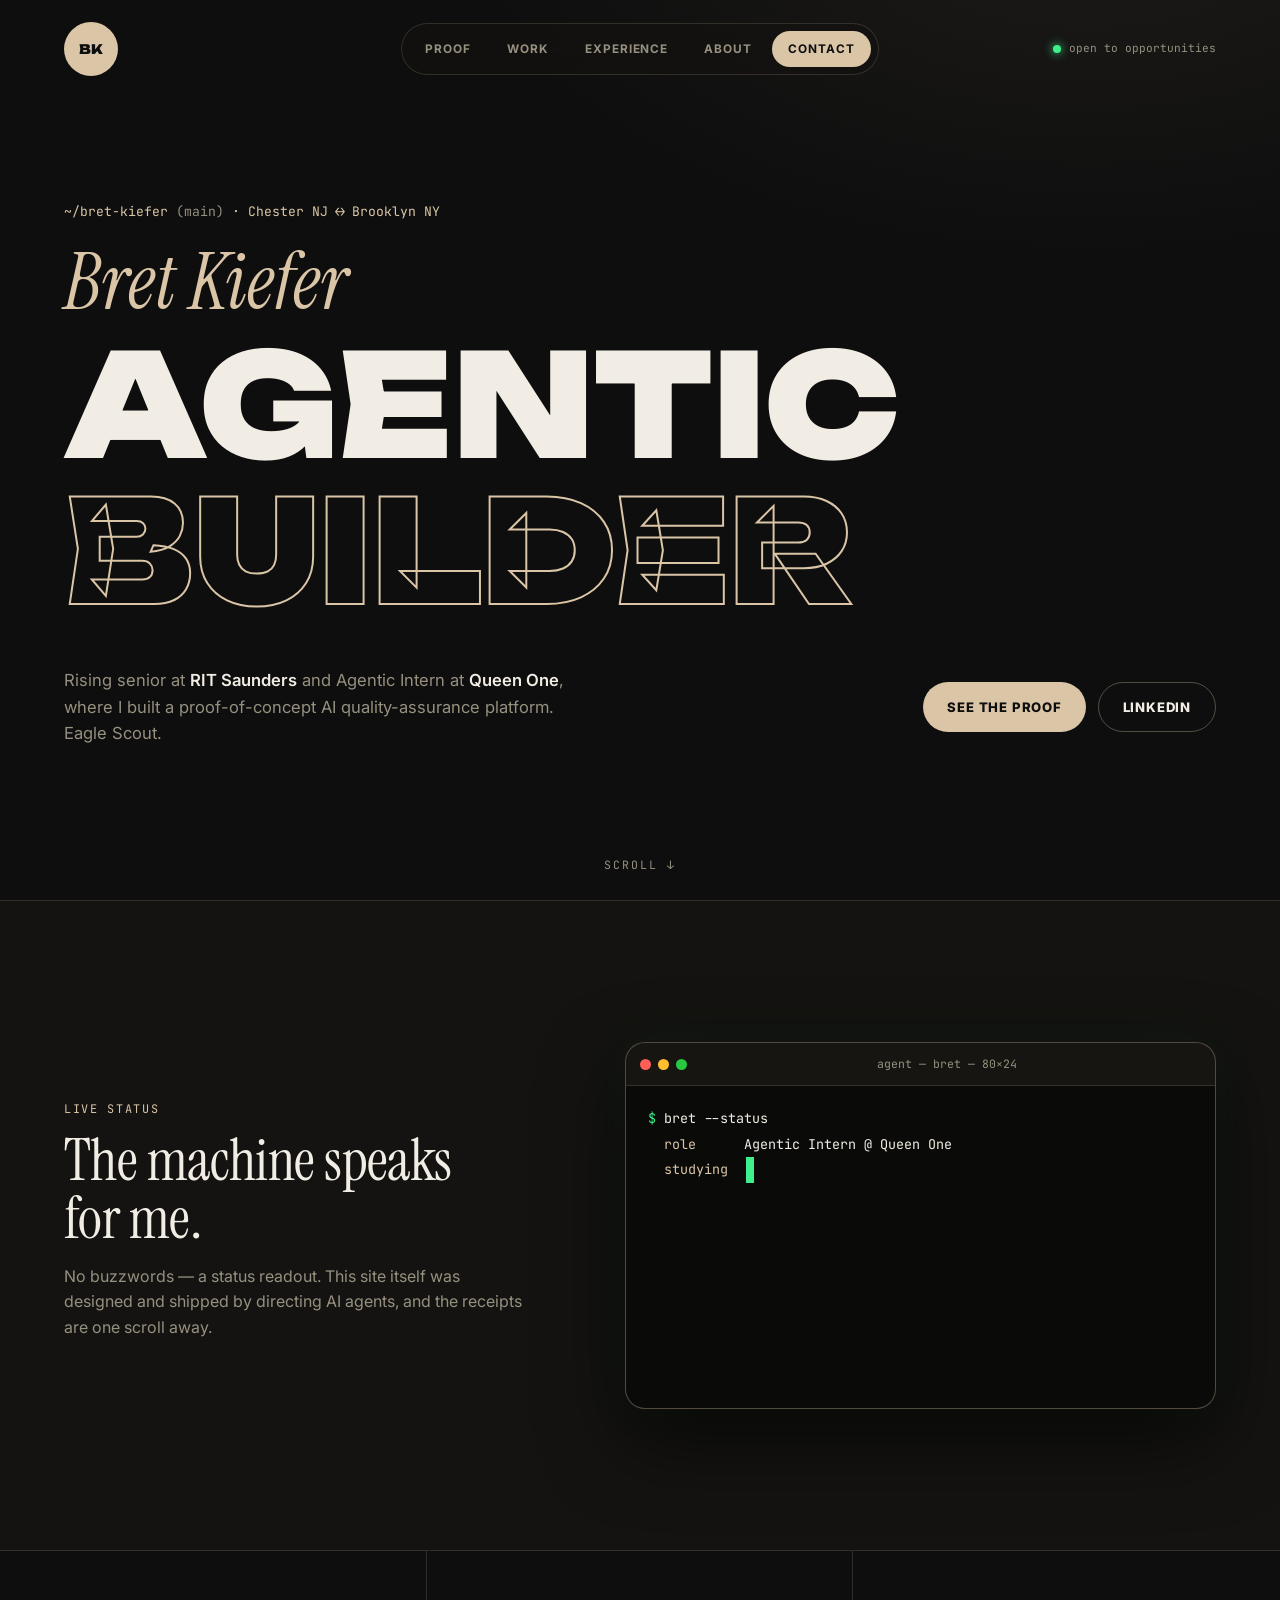
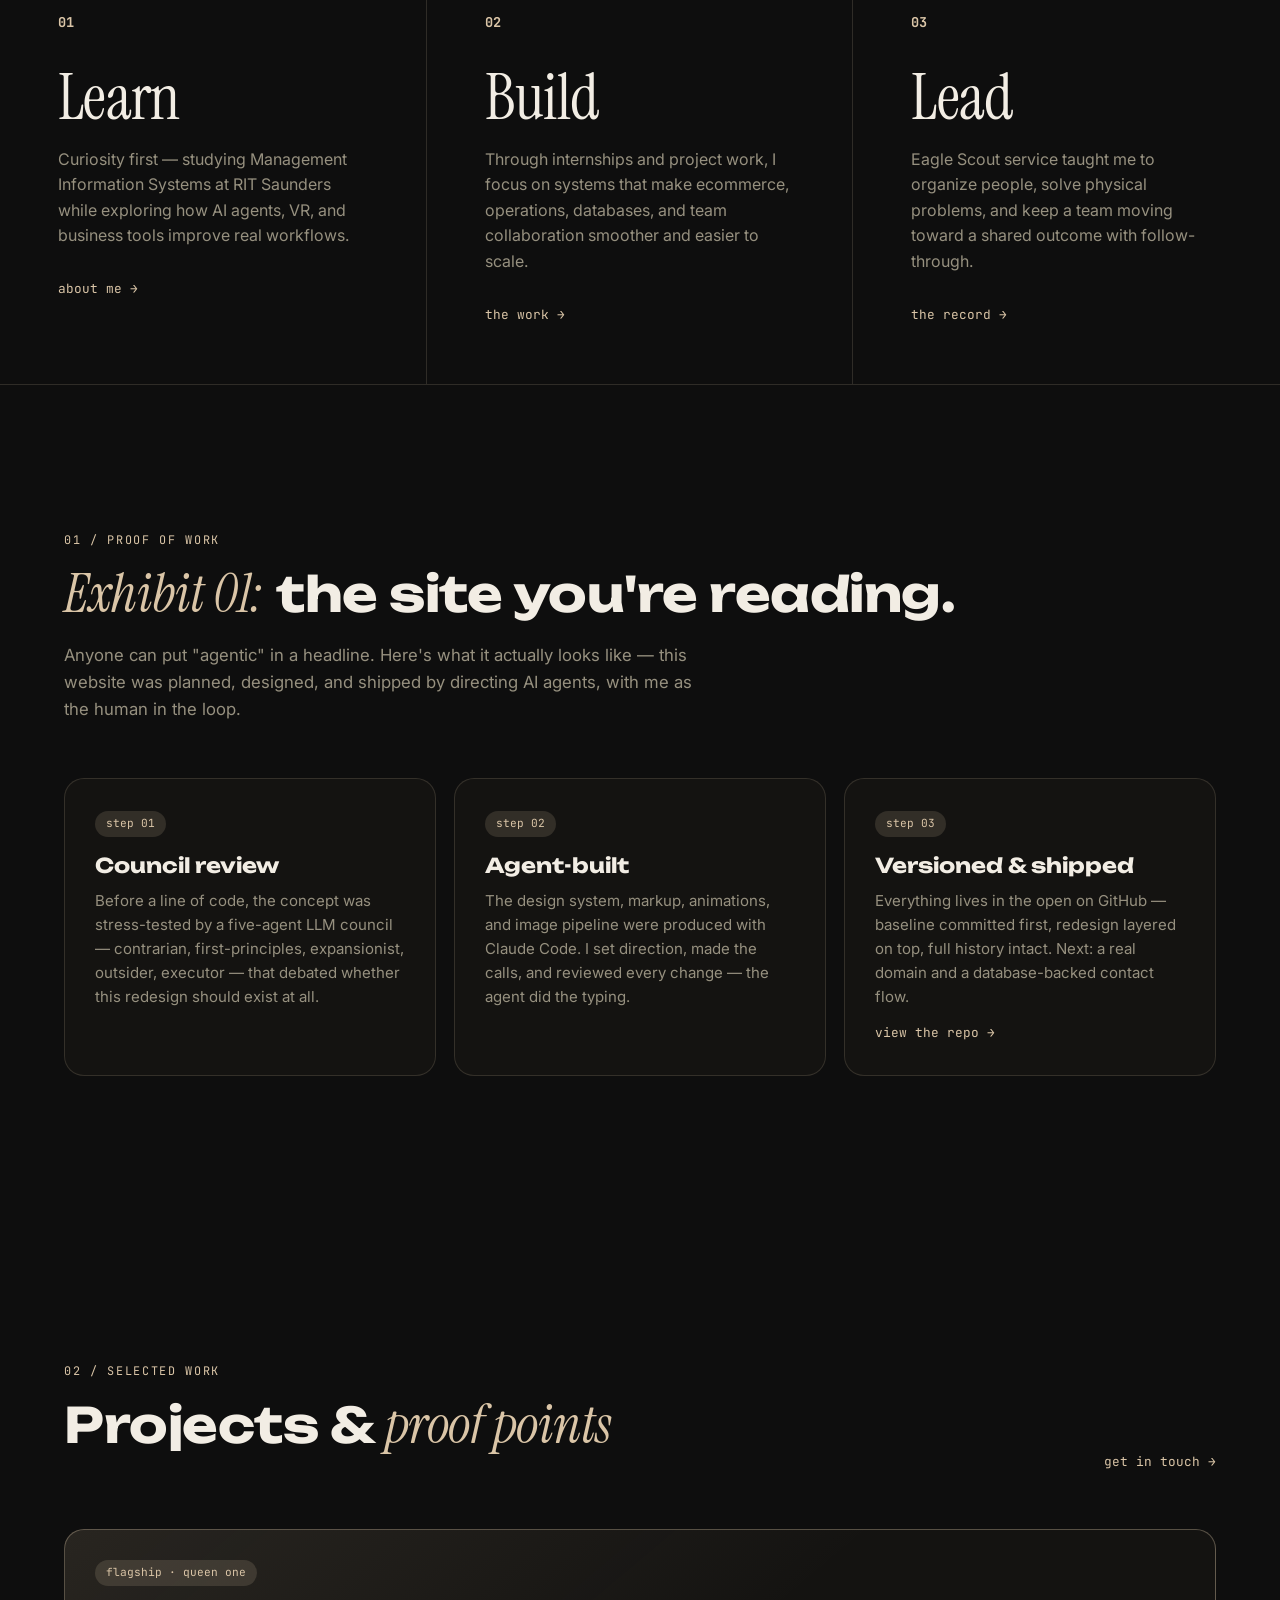
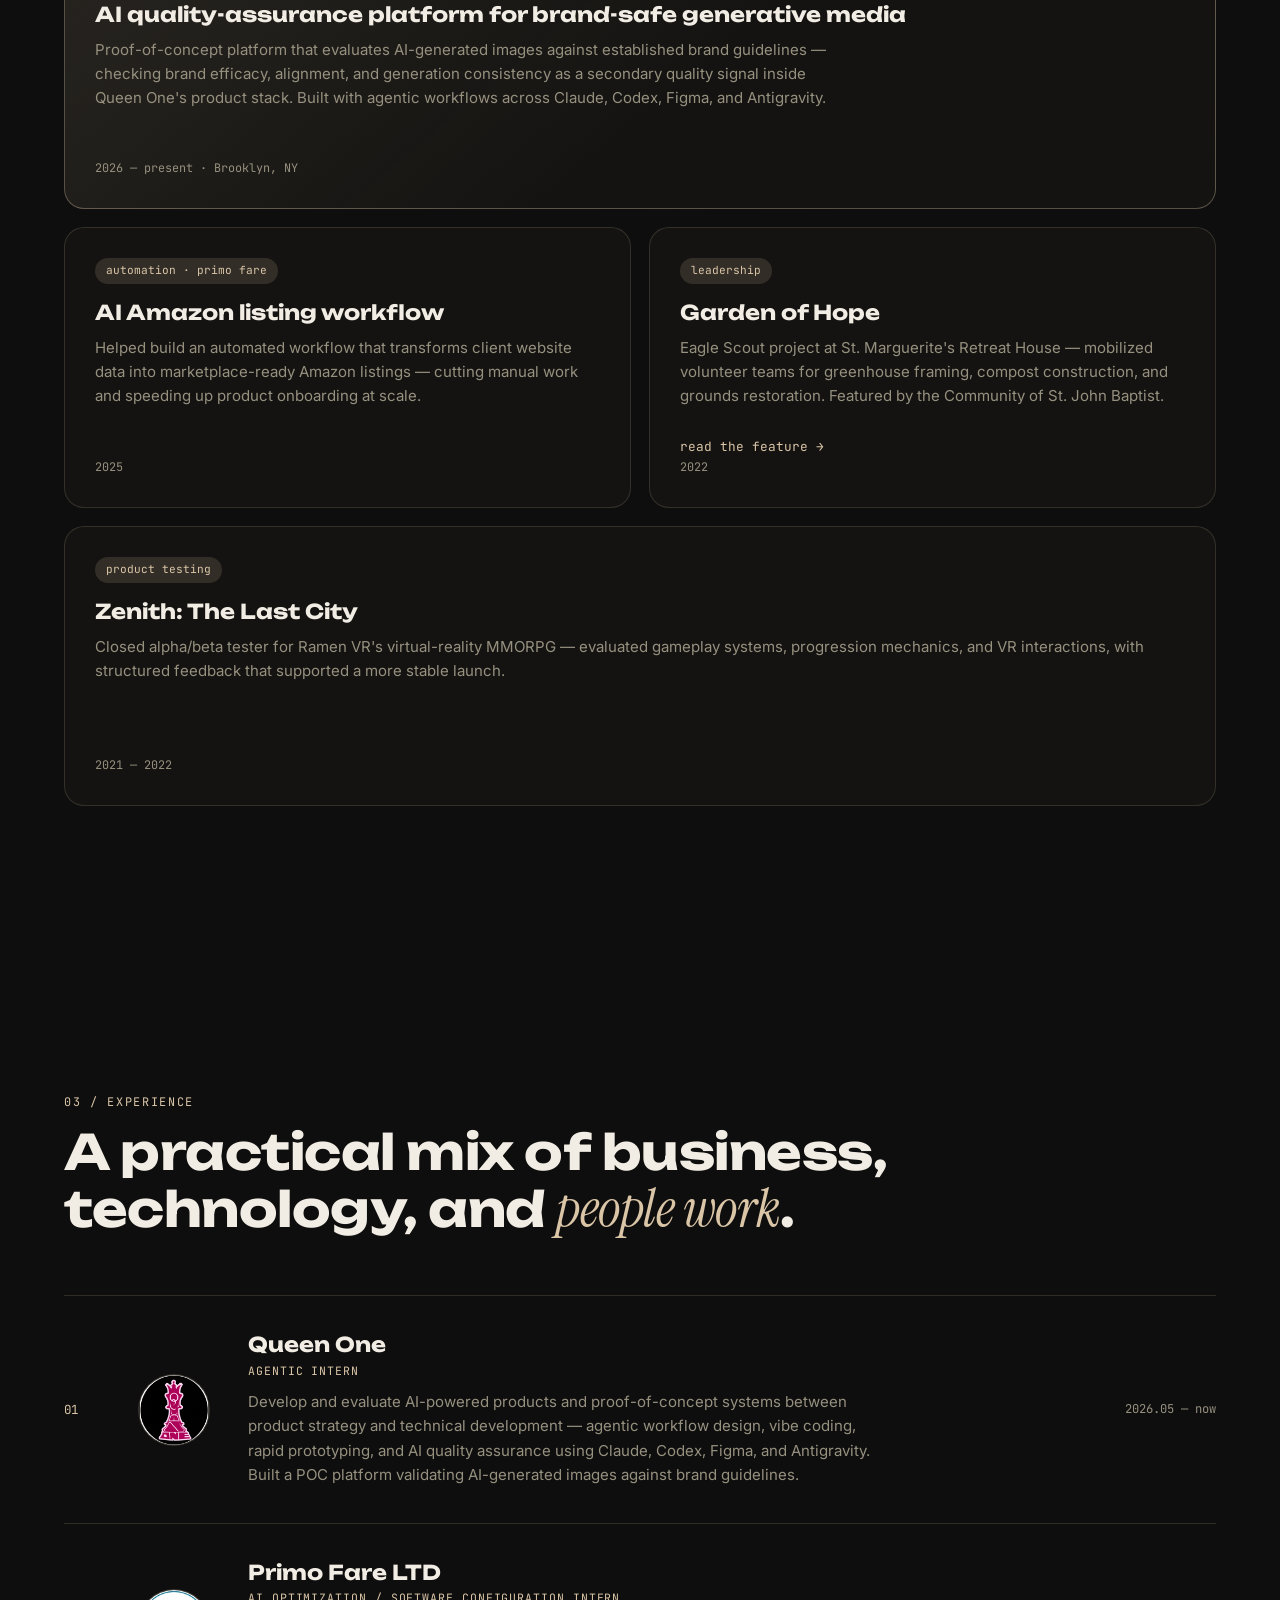
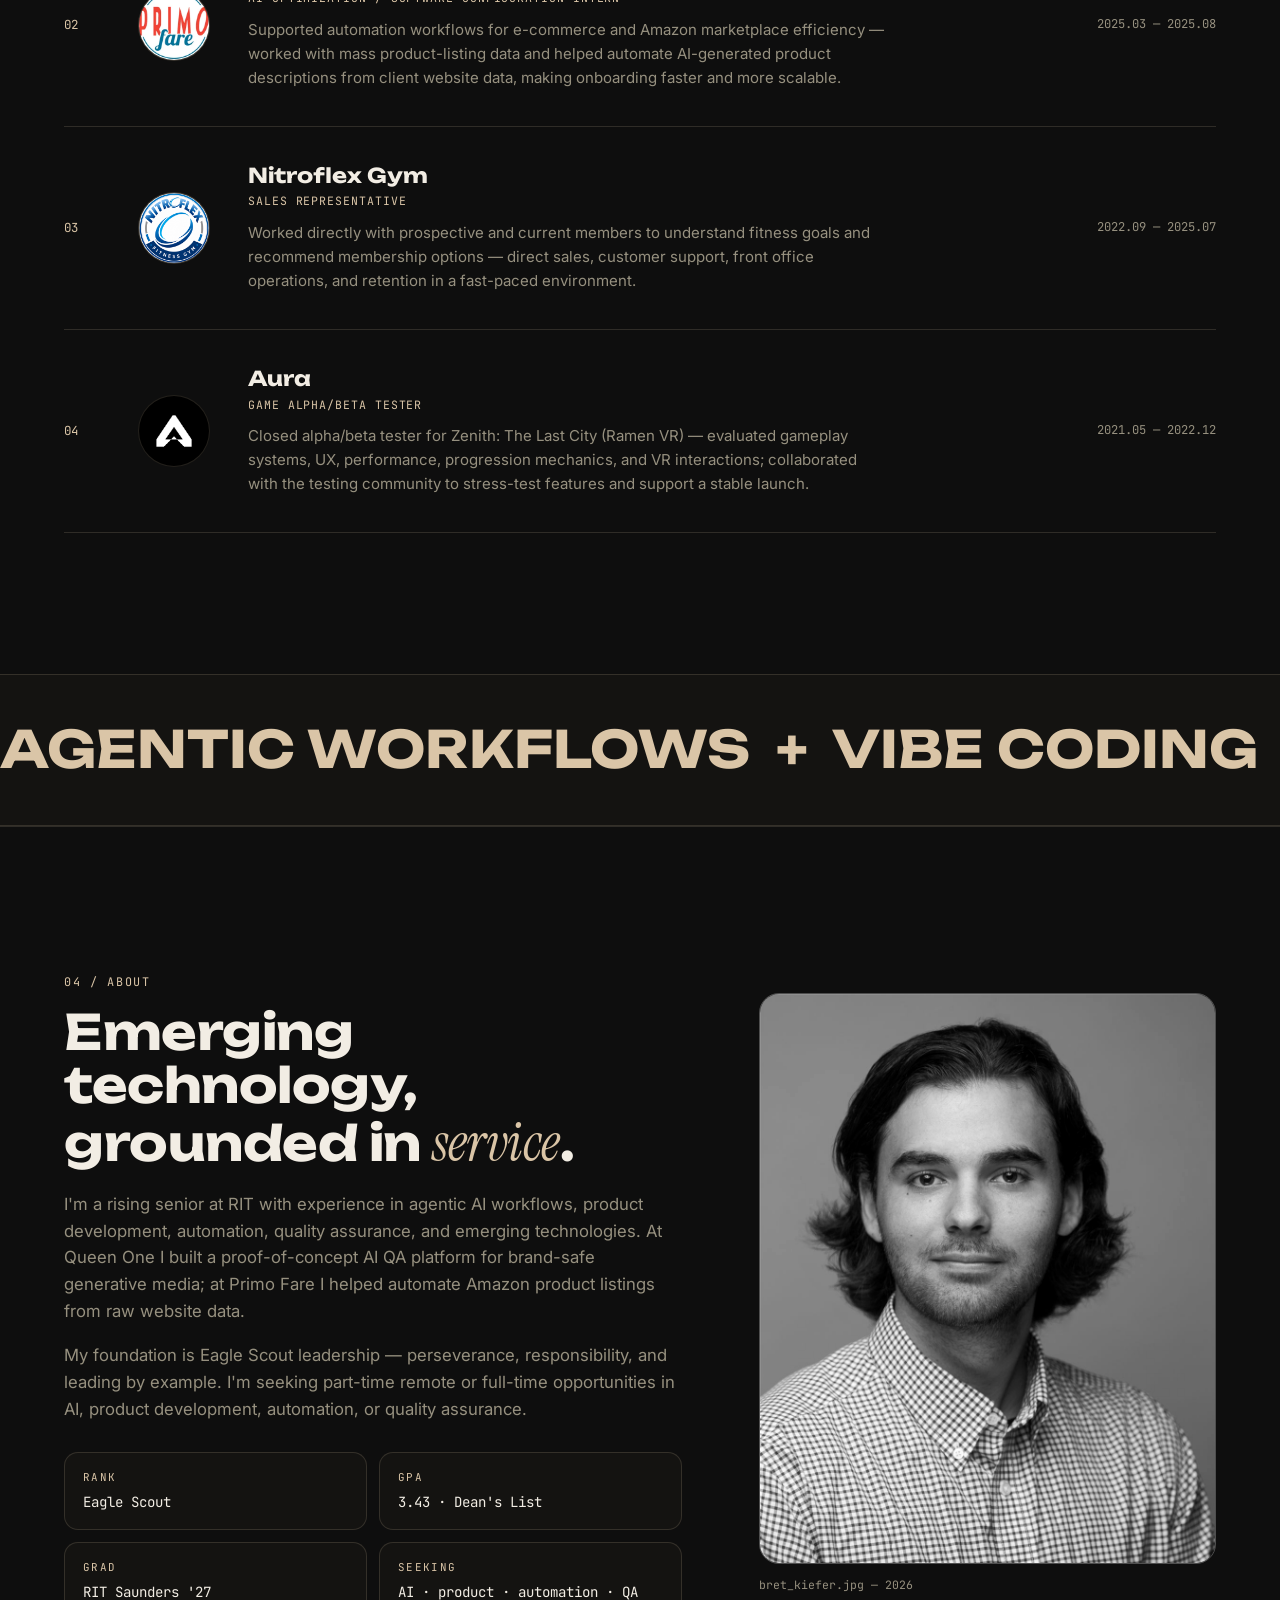
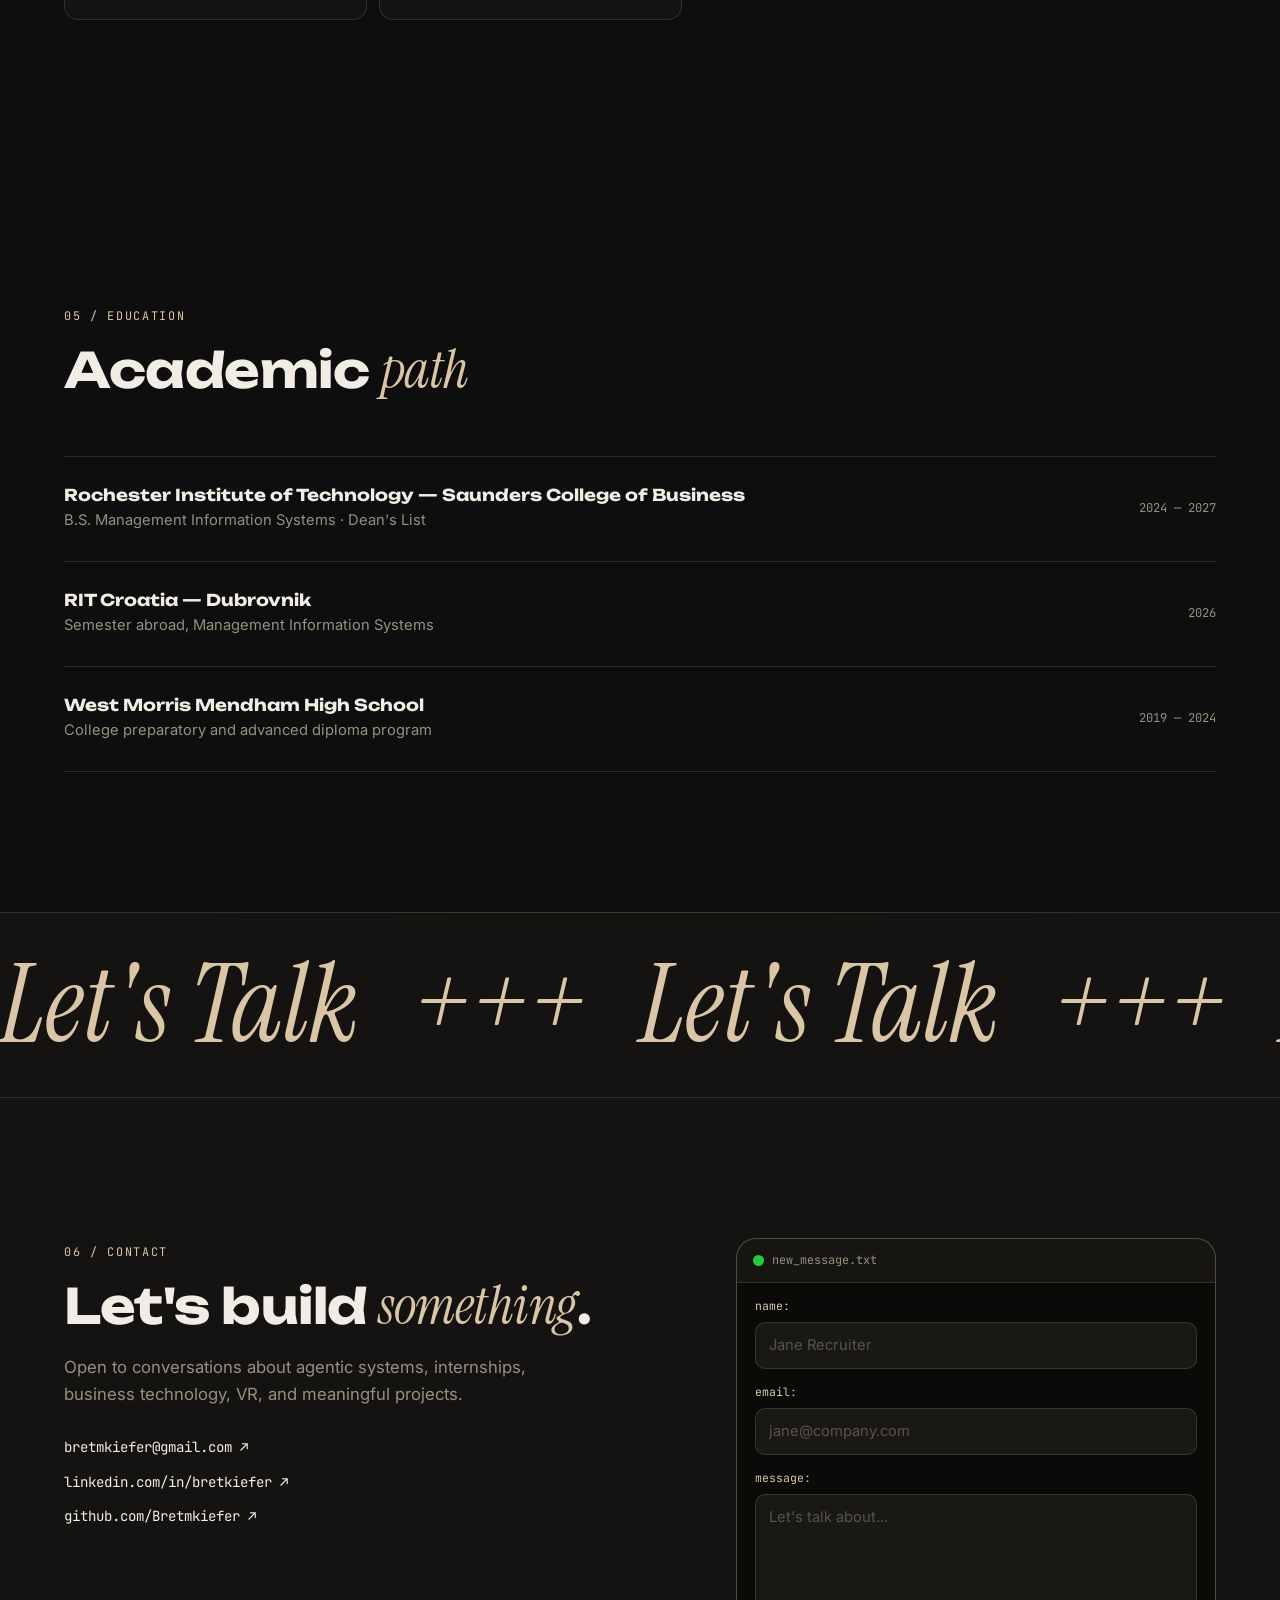
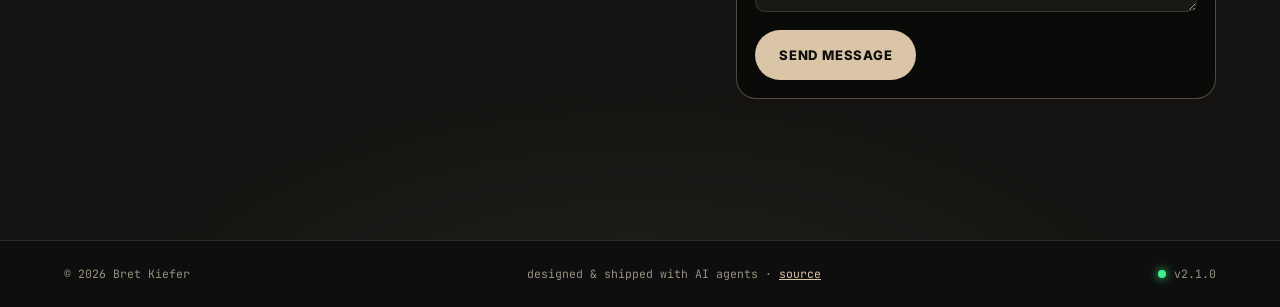
==== index.html @ 745816fe "Remove RIT Croatia photo card from work grid, date Garden of Hope 2022 Last work card stretches full" ====
<!doctype html>
<html lang="en">
  <head>
    <meta charset="utf-8">
    <meta name="viewport" content="width=device-width, initial-scale=1">
    <title>Bret Kiefer — Agentic Builder</title>
    <meta
      name="description"
      content="Bret Kiefer directs AI agents to build business systems. Agentic Intern at Queen One, MIS student at RIT Saunders College of Business."
    >
    <meta property="og:title" content="Bret Kiefer — Agentic Builder">
    <meta property="og:description" content="Directing AI agents to build real business systems.">
    <meta property="og:type" content="website">
    <link rel="preconnect" href="https://fonts.googleapis.com">
    <link rel="preconnect" href="https://fonts.gstatic.com" crossorigin>
    <link href="https://fonts.googleapis.com/css2?family=Unbounded:wght@500;700;900&family=Instrument+Serif:ital@0;1&family=Inter:wght@400;500;600;700&family=JetBrains+Mono:wght@400;500;700&display=swap" rel="stylesheet">
    <link rel="stylesheet" href="styles.css">
  </head>
  <body>
    <header class="site-header">
      <a class="brand" href="#top" aria-label="Bret Kiefer home">
        <span class="brand-mark">BK</span>
      </a>
      <button class="nav-toggle" type="button" aria-label="Toggle navigation" aria-expanded="false">
        <span></span>
        <span></span>
      </button>
      <nav class="site-nav" aria-label="Primary navigation">
        <a href="#proof">Proof</a>
        <a href="#work">Work</a>
        <a href="#experience">Experience</a>
        <a href="#about">About</a>
        <a href="#contact">Contact</a>
      </nav>
      <div class="header-status mono">
        <span class="status-dot" aria-hidden="true"></span>
        <span>open to opportunities</span>
      </div>
    </header>

    <main id="top">
      <!-- ============ HERO ============ -->
      <section class="hero">
        <p class="hero-kicker mono reveal">~/bret-kiefer <span class="dim">(main)</span> · Chester NJ ↔ Brooklyn NY</p>
        <p class="hero-name serif reveal">Bret Kiefer</p>
        <h1 class="hero-title" aria-label="Agentic Builder">
          <span class="hero-line reveal">Agentic</span>
          <span class="hero-line hero-line-outline reveal">Builder</span>
        </h1>
        <div class="hero-foot">
          <p class="hero-lede reveal">
            Rising senior at <strong>RIT Saunders</strong> and Agentic Intern at
            <strong>Queen One</strong>, where I built a proof-of-concept AI
            quality-assurance platform. Eagle Scout.
          </p>
          <div class="hero-actions reveal">
            <a class="button solid" href="#proof">See the proof</a>
            <a class="button outline" href="https://www.linkedin.com/in/bretkiefer/" target="_blank" rel="noopener">LinkedIn</a>
          </div>
        </div>
        <a class="scroll-hint mono" href="#terminal-band" aria-label="Scroll to content">scroll ↓</a>
      </section>

      <!-- ============ TERMINAL BAND ============ -->
      <section class="terminal-band" id="terminal-band" aria-label="Live status terminal">
        <div class="terminal-band-inner">
          <div class="terminal-intro">
            <span class="section-label mono">live status</span>
            <h2 class="serif">The machine speaks for&nbsp;me.</h2>
            <p>
              No buzzwords — a status readout. This site itself was designed and shipped
              by directing AI agents, and the receipts are one scroll away.
            </p>
          </div>
          <div class="terminal reveal" role="img" aria-label="Terminal showing Bret Kiefer's current status">
            <div class="terminal-bar">
              <span class="t-dot red"></span>
              <span class="t-dot yellow"></span>
              <span class="t-dot green"></span>
              <span class="terminal-title mono">agent — bret — 80×24</span>
            </div>
            <div class="terminal-body mono" id="terminal-body"></div>
          </div>
        </div>
      </section>

      <!-- ============ PRINCIPLES 01-03 ============ -->
      <section class="principles" aria-label="Focus areas">
        <article class="reveal">
          <span class="number mono">01</span>
          <h2 class="serif">Learn</h2>
          <p>
            Curiosity first — studying Management Information Systems at RIT Saunders while
            exploring how AI agents, VR, and business tools improve real workflows.
          </p>
          <a class="text-link mono" href="#about">about me →</a>
        </article>
        <article class="reveal">
          <span class="number mono">02</span>
          <h2 class="serif">Build</h2>
          <p>
            Through internships and project work, I focus on systems that make ecommerce,
            operations, databases, and team collaboration smoother and easier to scale.
          </p>
          <a class="text-link mono" href="#work">the work →</a>
        </article>
        <article class="reveal">
          <span class="number mono">03</span>
          <h2 class="serif">Lead</h2>
          <p>
            Eagle Scout service taught me to organize people, solve physical problems, and
            keep a team moving toward a shared outcome with follow-through.
          </p>
          <a class="text-link mono" href="#experience">the record →</a>
        </article>
      </section>

      <!-- ============ PROOF ============ -->
      <section class="proof-section" id="proof" aria-labelledby="proof-title">
        <div class="section-head">
          <span class="section-label mono">01 / proof of work</span>
          <h2 id="proof-title"><span class="serif-italic">Exhibit 01:</span> the site you're reading.</h2>
          <p class="section-sub">
            Anyone can put "agentic" in a headline. Here's what it actually looks like —
            this website was planned, designed, and shipped by directing AI agents, with me as the human in the loop.
          </p>
        </div>
        <div class="proof-grid">
          <article class="proof-card reveal">
            <span class="proof-step mono">step 01</span>
            <h3>Council review</h3>
            <p>
              Before a line of code, the concept was stress-tested by a five-agent LLM
              council — contrarian, first-principles, expansionist, outsider, executor —
              that debated whether this redesign should exist at all.
            </p>
          </article>
          <article class="proof-card reveal">
            <span class="proof-step mono">step 02</span>
            <h3>Agent-built</h3>
            <p>
              The design system, markup, animations, and image pipeline were produced with
              Claude Code. I set direction, made the calls, and reviewed every change —
              the agent did the typing.
            </p>
          </article>
          <article class="proof-card reveal">
            <span class="proof-step mono">step 03</span>
            <h3>Versioned &amp; shipped</h3>
            <p>
              Everything lives in the open on GitHub — baseline committed first, redesign
              layered on top, full history intact. Next: a real domain and a
              database-backed contact flow.
            </p>
            <a class="text-link mono" href="https://github.com/Bretmkiefer/Kiefer.XYZ" target="_blank" rel="noopener">view the repo →</a>
          </article>
        </div>
      </section>

      <!-- ============ WORK ============ -->
      <section class="work-section" id="work" aria-labelledby="work-title">
        <div class="section-head row">
          <div>
            <span class="section-label mono">02 / selected work</span>
            <h2 id="work-title">Projects &amp; <span class="serif-italic">proof points</span></h2>
          </div>
          <a class="text-link mono" href="#contact">get in touch →</a>
        </div>
        <div class="work-grid">
          <article class="work-card featured wide reveal">
            <div class="work-card-tag mono">flagship · queen one</div>
            <h3>AI quality-assurance platform for brand-safe generative media</h3>
            <p>
              Proof-of-concept platform that evaluates AI-generated images against established
              brand guidelines — checking brand efficacy, alignment, and generation consistency
              as a secondary quality signal inside Queen One's product stack. Built with agentic
              workflows across Claude, Codex, Figma, and Antigravity.
            </p>
            <span class="work-card-foot mono">2026 — present · Brooklyn, NY</span>
          </article>
          <article class="work-card reveal">
            <div class="work-card-tag mono">automation · primo fare</div>
            <h3>AI Amazon listing workflow</h3>
            <p>
              Helped build an automated workflow that transforms client website data into
              marketplace-ready Amazon listings — cutting manual work and speeding up
              product onboarding at scale.
            </p>
            <span class="work-card-foot mono">2025</span>
          </article>
          <article class="work-card reveal">
            <div class="work-card-tag mono">leadership</div>
            <h3>Garden of Hope</h3>
            <p>
              Eagle Scout project at St. Marguerite's Retreat House — mobilized volunteer
              teams for greenhouse framing, compost construction, and grounds restoration.
              Featured by the Community of St. John Baptist.
            </p>
            <a class="text-link mono" href="https://www.csjb.org/newsletter/updates-from-the-sisters-march-2022" target="_blank" rel="noopener">read the feature →</a>
            <span class="work-card-foot mono">2022</span>
          </article>
          <article class="work-card reveal">
            <div class="work-card-tag mono">product testing</div>
            <h3>Zenith: The Last City</h3>
            <p>
              Closed alpha/beta tester for Ramen VR's virtual-reality MMORPG — evaluated
              gameplay systems, progression mechanics, and VR interactions, with structured
              feedback that supported a more stable launch.
            </p>
            <span class="work-card-foot mono">2021 — 2022</span>
          </article>
        </div>
      </section>

      <!-- ============ EXPERIENCE ============ -->
      <section class="experience-section" id="experience" aria-labelledby="experience-title">
        <div class="section-head">
          <span class="section-label mono">03 / experience</span>
          <h2 id="experience-title">A practical mix of business, technology, and <span class="serif-italic">people work</span>.</h2>
        </div>
        <div class="xp-list">
          <article class="xp-row reveal">
            <span class="xp-index mono">01</span>
            <div class="xp-logo"><img src="assets/queen-one-logo-sm.png" alt="Queen One logo" loading="lazy"></div>
            <div class="xp-main">
              <h3>Queen One</h3>
              <p class="xp-role mono">Agentic Intern</p>
              <p>
                Develop and evaluate AI-powered products and proof-of-concept systems between
                product strategy and technical development — agentic workflow design, vibe
                coding, rapid prototyping, and AI quality assurance using Claude, Codex,
                Figma, and Antigravity. Built a POC platform validating AI-generated images
                against brand guidelines.
              </p>
            </div>
            <time class="mono">2026.05 — now</time>
          </article>
          <article class="xp-row reveal">
            <span class="xp-index mono">02</span>
            <div class="xp-logo"><img src="assets/primo-fare-logo-sm.png" alt="Primo Fare logo" loading="lazy"></div>
            <div class="xp-main">
              <h3>Primo Fare LTD</h3>
              <p class="xp-role mono">AI Optimization / Software Configuration Intern</p>
              <p>
                Supported automation workflows for e-commerce and Amazon marketplace
                efficiency — worked with mass product-listing data and helped automate
                AI-generated product descriptions from client website data, making
                onboarding faster and more scalable.
              </p>
            </div>
            <time class="mono">2025.03 — 2025.08</time>
          </article>
          <article class="xp-row reveal">
            <span class="xp-index mono">03</span>
            <div class="xp-logo"><img src="assets/nitroflex-logo-sm.png" alt="Nitroflex Gym logo" loading="lazy"></div>
            <div class="xp-main">
              <h3>Nitroflex Gym</h3>
              <p class="xp-role mono">Sales Representative</p>
              <p>
                Worked directly with prospective and current members to understand fitness
                goals and recommend membership options — direct sales, customer support,
                front office operations, and retention in a fast-paced environment.
              </p>
            </div>
            <time class="mono">2022.09 — 2025.07</time>
          </article>
          <article class="xp-row reveal">
            <span class="xp-index mono">04</span>
            <div class="xp-logo dark"><img src="assets/aura-logo.png" alt="Aura logo" loading="lazy"></div>
            <div class="xp-main">
              <h3>Aura</h3>
              <p class="xp-role mono">Game Alpha/Beta Tester</p>
              <p>
                Closed alpha/beta tester for Zenith: The Last City (Ramen VR) — evaluated
                gameplay systems, UX, performance, progression mechanics, and VR interactions;
                collaborated with the testing community to stress-test features and support
                a stable launch.
              </p>
            </div>
            <time class="mono">2021.05 — 2022.12</time>
          </article>
        </div>
      </section>

      <!-- ============ SKILLS MARQUEE ============ -->
      <section class="marquee-band" aria-label="Skills">
        <div class="marquee-track display" aria-hidden="true">
          <span>Agentic Workflows&ensp;+&ensp;Vibe Coding&ensp;+&ensp;AI Quality Assurance&ensp;+&ensp;Rapid Prototyping&ensp;+&ensp;Virtual Reality&ensp;+&ensp;Team Leadership&ensp;+&ensp;</span>
          <span>Agentic Workflows&ensp;+&ensp;Vibe Coding&ensp;+&ensp;AI Quality Assurance&ensp;+&ensp;Rapid Prototyping&ensp;+&ensp;Virtual Reality&ensp;+&ensp;Team Leadership&ensp;+&ensp;</span>
        </div>
      </section>

      <!-- ============ ABOUT ============ -->
      <section class="about-section" id="about" aria-labelledby="about-title">
        <div class="about-grid">
          <div class="about-copy">
            <span class="section-label mono">04 / about</span>
            <h2 id="about-title">Emerging technology, grounded in <span class="serif-italic">service</span>.</h2>
            <p>
              I'm a rising senior at RIT with experience in agentic AI workflows, product
              development, automation, quality assurance, and emerging technologies. At Queen
              One I built a proof-of-concept AI QA platform for brand-safe generative media;
              at Primo Fare I helped automate Amazon product listings from raw website data.
            </p>
            <p>
              My foundation is Eagle Scout leadership — perseverance, responsibility, and
              leading by example. I'm seeking part-time remote or full-time opportunities in
              AI, product development, automation, or quality assurance.
            </p>
            <div class="about-facts mono">
              <div class="fact reveal"><span class="fact-key">rank</span><span class="fact-val">Eagle Scout</span></div>
              <div class="fact reveal"><span class="fact-key">gpa</span><span class="fact-val">3.43 · Dean's List</span></div>
              <div class="fact reveal"><span class="fact-key">grad</span><span class="fact-val">RIT Saunders '27</span></div>
              <div class="fact reveal"><span class="fact-key">seeking</span><span class="fact-val">AI · product · automation · QA</span></div>
            </div>
          </div>
          <figure class="about-media reveal">
            <img src="assets/bret-kiefer-profile.jpg" alt="Bret Kiefer headshot" loading="lazy">
            <figcaption class="mono">bret_kiefer.jpg — 2026</figcaption>
          </figure>
        </div>
      </section>

      <!-- ============ EDUCATION ============ -->
      <section class="education-section" aria-labelledby="education-title">
        <div class="section-head">
          <span class="section-label mono">05 / education</span>
          <h2 id="education-title">Academic <span class="serif-italic">path</span></h2>
        </div>
        <div class="edu-list">
          <article class="edu-row reveal">
            <div>
              <h3>Rochester Institute of Technology — Saunders College of Business</h3>
              <p>B.S. Management Information Systems · Dean's List</p>
            </div>
            <time class="mono">2024 — 2027</time>
          </article>
          <article class="edu-row reveal">
            <div>
              <h3>RIT Croatia — Dubrovnik</h3>
              <p>Semester abroad, Management Information Systems</p>
            </div>
            <time class="mono">2026</time>
          </article>
          <article class="edu-row reveal">
            <div>
              <h3>West Morris Mendham High School</h3>
              <p>College preparatory and advanced diploma program</p>
            </div>
            <time class="mono">2019 — 2024</time>
          </article>
        </div>
      </section>

      <!-- ============ CONTACT ============ -->
      <section class="contact-section" id="contact" aria-labelledby="contact-title">
        <div class="talk-marquee serif" aria-hidden="true">
          <div class="marquee-track">
            <span>Let's Talk&ensp;+++&ensp;Let's Talk&ensp;+++&ensp;Let's Talk&ensp;+++&ensp;Let's Talk&ensp;+++&ensp;</span>
            <span>Let's Talk&ensp;+++&ensp;Let's Talk&ensp;+++&ensp;Let's Talk&ensp;+++&ensp;Let's Talk&ensp;+++&ensp;</span>
          </div>
        </div>
        <div class="contact-inner">
          <div class="contact-copy">
            <span class="section-label mono">06 / contact</span>
            <h2 id="contact-title">Let's build <span class="serif-italic">something</span>.</h2>
            <p>
              Open to conversations about agentic systems, internships, business technology,
              VR, and meaningful projects.
            </p>
            <div class="contact-links mono">
              <a href="mailto:bretmkiefer@gmail.com">bretmkiefer@gmail.com ↗</a>
              <a href="https://www.linkedin.com/in/bretkiefer/" target="_blank" rel="noopener">linkedin.com/in/bretkiefer ↗</a>
              <a href="https://github.com/Bretmkiefer" target="_blank" rel="noopener">github.com/Bretmkiefer ↗</a>
            </div>
          </div>
          <form class="contact-form" action="mailto:bretmkiefer@gmail.com" method="post" enctype="text/plain">
            <div class="form-bar mono">
              <span class="t-dot green"></span>
              <span>new_message.txt</span>
            </div>
            <label>
              <span class="mono">name:</span>
              <input type="text" name="name" autocomplete="name" placeholder="Jane Recruiter">
            </label>
            <label>
              <span class="mono">email:</span>
              <input type="email" name="email" autocomplete="email" placeholder="jane@company.com">
            </label>
            <label>
              <span class="mono">message:</span>
              <textarea name="message" rows="4" placeholder="Let's talk about..."></textarea>
            </label>
            <button type="submit" class="button solid">Send message</button>
          </form>
        </div>
      </section>
    </main>

    <footer class="site-footer mono">
      <span>© 2026 Bret Kiefer</span>
      <span class="footer-build">designed &amp; shipped with AI agents · <a href="https://github.com/Bretmkiefer/Kiefer.XYZ" target="_blank" rel="noopener">source</a></span>
      <span class="footer-status"><span class="status-dot" aria-hidden="true"></span> v2.1.0</span>
    </footer>

    <script src="script.js"></script>
  </body>
</html>
---- styles.css ----
/* ============================================================
   Kiefer.XYZ — dark editorial × agentic design system
   Monumental type in the spirit of about.richielokay.com,
   terminal accents for the agentic identity.
   ============================================================ */

:root {
  --bg: #0e0e0e;
  --raised: #141311;
  --surface: #1a1815;
  --cream: #dac5a7;
  --cream-bright: #efe3cf;
  --cream-dim: rgba(218, 197, 167, 0.15);
  --text: #f2ede4;
  --muted: #96907f;
  --line: rgba(218, 197, 167, 0.16);
  --line-bright: rgba(218, 197, 167, 0.34);
  --term-green: #3ef08c;
  --red: #ff5f57;
  --yellow: #febc2e;
  --green: #28c840;
  --font-body: "Inter", system-ui, sans-serif;
  --font-display: "Unbounded", system-ui, sans-serif;
  --font-serif: "Instrument Serif", Georgia, serif;
  --font-mono: "JetBrains Mono", ui-monospace, monospace;
  --radius: 20px;
  --pad-x: clamp(20px, 5vw, 72px);
  --section-pad: clamp(84px, 11vw, 150px);
}

* { box-sizing: border-box; }

html { scroll-behavior: smooth; }

body {
  margin: 0;
  color: var(--text);
  background: var(--bg);
  font-family: var(--font-body);
  line-height: 1.6;
  overflow-x: hidden;
}

img { display: block; max-width: 100%; }
a { color: inherit; }
p, h1, h2, h3 { margin-top: 0; }

.mono { font-family: var(--font-mono); }
.serif { font-family: var(--font-serif); font-weight: 400; }
.serif-italic { font-family: var(--font-serif); font-style: italic; font-weight: 400; color: var(--cream); }
.dim { color: var(--muted); }

::selection { color: var(--bg); background: var(--cream); }

/* ---------- header: floating pill nav ---------- */

.site-header {
  position: fixed;
  top: 0;
  left: 0;
  right: 0;
  z-index: 40;
  display: grid;
  grid-template-columns: 1fr auto 1fr;
  align-items: center;
  padding: 22px var(--pad-x);
  pointer-events: none;
}

.brand, .site-nav, .nav-toggle, .header-status { pointer-events: auto; }

.brand {
  display: inline-grid;
  place-items: center;
  width: 54px;
  height: 54px;
  color: var(--bg);
  text-decoration: none;
  background: var(--cream);
  border-radius: 999px;
  transition: transform 0.25s ease, box-shadow 0.25s ease;
}

.brand:hover { transform: rotate(-8deg) scale(1.05); box-shadow: 0 0 30px rgba(218, 197, 167, 0.35); }

.brand-mark { font-family: var(--font-display); font-size: 0.82rem; font-weight: 900; }

.site-nav {
  display: flex;
  justify-content: center;
  gap: 4px;
  padding: 7px;
  background: rgba(20, 19, 17, 0.66);
  border: 1px solid var(--line);
  border-radius: 999px;
  backdrop-filter: blur(16px);
  -webkit-backdrop-filter: blur(16px);
}

.site-nav a {
  padding: 9px 16px;
  color: var(--muted);
  font-size: 0.74rem;
  font-weight: 700;
  letter-spacing: 0.08em;
  text-transform: uppercase;
  text-decoration: none;
  border-radius: 999px;
  transition: color 0.2s, background 0.2s;
}

.site-nav a:hover { color: var(--cream-bright); }
.site-nav a.active { color: var(--bg); background: var(--cream); }

.header-status {
  display: flex;
  gap: 8px;
  align-items: center;
  justify-self: end;
  color: var(--muted);
  font-size: 0.7rem;
}

.status-dot {
  width: 8px;
  height: 8px;
  background: var(--term-green);
  border-radius: 50%;
  box-shadow: 0 0 10px var(--term-green);
  animation: pulse 2.4s ease-in-out infinite;
}

.nav-toggle {
  display: none;
  justify-self: end;
  width: 46px;
  height: 46px;
  padding: 0;
  background: var(--cream);
  border: 0;
  border-radius: 999px;
  cursor: pointer;
}

.nav-toggle span {
  display: block;
  width: 16px;
  height: 2px;
  margin: 4px auto;
  background: var(--bg);
  transition: transform 0.25s;
}

.site-header.open .nav-toggle span:first-child { transform: translateY(3px) rotate(45deg); }
.site-header.open .nav-toggle span:last-child { transform: translateY(-3px) rotate(-45deg); }

/* ---------- hero: monumental type ---------- */

.hero {
  position: relative;
  display: flex;
  flex-direction: column;
  justify-content: center;
  min-height: 100vh;
  padding: 120px var(--pad-x) 72px;
  background:
    radial-gradient(900px 500px at 85% -10%, rgba(218, 197, 167, 0.07), transparent 70%),
    var(--bg);
}

.hero-kicker {
  margin-bottom: clamp(14px, 2vw, 22px);
  color: var(--cream);
  font-size: 0.82rem;
}

.hero-name {
  margin-bottom: clamp(4px, 1vw, 10px);
  color: var(--cream);
  font-size: clamp(2.4rem, 6vw, 5rem);
  font-style: italic;
  line-height: 1;
}

.hero-title {
  margin: 0 0 clamp(28px, 4vw, 44px);
  font-family: var(--font-display);
  font-weight: 900;
  font-size: clamp(3rem, 11.2vw, 10.2rem);
  line-height: 1.02;
  letter-spacing: -0.01em;
  text-transform: uppercase;
}

.hero-line { display: block; }

.hero-line-outline {
  color: transparent;
  -webkit-text-stroke: 2px var(--cream);
  text-stroke: 2px var(--cream);
}

.hero-foot {
  display: flex;
  flex-wrap: wrap;
  gap: 24px 48px;
  align-items: center;
  justify-content: space-between;
}

.hero-lede {
  max-width: 520px;
  margin: 0;
  color: var(--muted);
  font-size: clamp(1rem, 1.3vw, 1.15rem);
}

.hero-lede strong { color: var(--text); font-weight: 600; }

.hero-actions { display: flex; flex-wrap: wrap; gap: 12px; }

.button {
  display: inline-flex;
  align-items: center;
  justify-content: center;
  gap: 10px;
  min-height: 50px;
  padding: 13px 24px;
  font-size: 0.82rem;
  font-weight: 800;
  letter-spacing: 0.06em;
  text-decoration: none;
  text-transform: uppercase;
  border-radius: 999px;
  transition: transform 0.2s, box-shadow 0.2s, background 0.2s, color 0.2s, border-color 0.2s;
}

.button.solid {
  color: var(--bg);
  background: var(--cream);
}

.button.solid:hover {
  transform: translateY(-2px);
  background: var(--cream-bright);
  box-shadow: 0 12px 40px rgba(218, 197, 167, 0.25);
}

.button.outline {
  color: var(--text);
  border: 1px solid var(--line-bright);
}

.button.outline:hover { color: var(--cream); border-color: var(--cream); transform: translateY(-2px); }

.scroll-hint {
  position: absolute;
  bottom: 26px;
  left: 50%;
  color: var(--muted);
  font-size: 0.72rem;
  letter-spacing: 0.18em;
  text-decoration: none;
  text-transform: uppercase;
  transform: translateX(-50%);
  animation: bob 2.2s ease-in-out infinite;
}

/* ---------- terminal band ---------- */

.terminal-band {
  border-top: 1px solid var(--line);
  border-bottom: 1px solid var(--line);
  background: var(--raised);
}

.terminal-band-inner {
  display: grid;
  grid-template-columns: minmax(0, 0.9fr) minmax(340px, 1.1fr);
  gap: clamp(36px, 6vw, 90px);
  align-items: center;
  max-width: 1280px;
  margin: 0 auto;
  padding: var(--section-pad) var(--pad-x);
}

.terminal-intro h2 {
  margin-bottom: 16px;
  font-size: clamp(2.4rem, 4.5vw, 4rem);
  line-height: 1;
}

.terminal-intro p { max-width: 460px; color: var(--muted); }

.terminal {
  overflow: hidden;
  background: #0a0a09;
  border: 1px solid var(--line-bright);
  border-radius: var(--radius);
  box-shadow: 0 30px 80px rgba(0, 0, 0, 0.6), 0 0 50px rgba(62, 240, 140, 0.05);
}

.terminal-bar {
  display: flex;
  align-items: center;
  gap: 7px;
  padding: 12px 14px;
  background: rgba(218, 197, 167, 0.06);
  border-bottom: 1px solid var(--line);
}

.t-dot { width: 11px; height: 11px; border-radius: 50%; }
.t-dot.red { background: var(--red); }
.t-dot.yellow { background: var(--yellow); }
.t-dot.green { background: var(--green); }

.terminal-title { margin: 0 auto; color: var(--muted); font-size: 0.72rem; }

.terminal-body {
  min-height: 322px;
  padding: 20px 22px;
  font-size: 0.84rem;
  line-height: 1.9;
  white-space: pre-wrap;
}

.terminal-body .t-prompt { color: var(--term-green); }
.terminal-body .t-key { color: var(--cream); }
.terminal-body .t-dim { color: var(--muted); }
.terminal-body .t-run { color: var(--term-green); }

.type-cursor {
  display: inline-block;
  width: 8px;
  margin-left: 2px;
  background: var(--term-green);
  animation: blink 1s steps(1) infinite;
}

/* ---------- principles 01-03 ---------- */

.principles {
  display: grid;
  grid-template-columns: repeat(3, 1fr);
}

.principles article {
  min-height: 400px;
  padding: clamp(30px, 5vw, 58px);
  border-right: 1px solid var(--line);
  border-bottom: 1px solid var(--line);
  transition: background 0.3s;
}

.principles article:last-child { border-right: 0; }
.principles article:hover { background: var(--raised); }

.number {
  display: inline-block;
  margin-bottom: 34px;
  color: var(--cream);
  font-size: 0.85rem;
  font-weight: 700;
}

.principles h2 {
  margin-bottom: 18px;
  font-size: clamp(2.6rem, 5vw, 4.4rem);
  line-height: 0.95;
}

.principles p { max-width: 400px; color: var(--muted); }

/* ---------- shared section chrome ---------- */

.proof-section,
.work-section,
.experience-section,
.education-section {
  max-width: 1280px;
  margin: 0 auto;
  padding: var(--section-pad) var(--pad-x);
}

.section-head { margin-bottom: clamp(36px, 5vw, 56px); }

.section-head.row {
  display: flex;
  flex-wrap: wrap;
  gap: 18px;
  align-items: flex-end;
  justify-content: space-between;
}

.section-label {
  display: inline-block;
  margin-bottom: 14px;
  color: var(--cream);
  font-size: 0.74rem;
  letter-spacing: 0.14em;
  text-transform: uppercase;
}

h2 {
  margin-bottom: 18px;
  font-family: var(--font-display);
  font-size: clamp(1.9rem, 3.8vw, 3.2rem);
  font-weight: 700;
  line-height: 1.1;
  letter-spacing: -0.01em;
}

h2 .serif-italic { font-size: 1.12em; }

h3 {
  margin-bottom: 10px;
  font-family: var(--font-display);
  font-size: clamp(1.05rem, 1.6vw, 1.3rem);
  font-weight: 700;
  line-height: 1.25;
}

.section-sub { max-width: 640px; color: var(--muted); font-size: 1.05rem; }

.text-link {
  display: inline-block;
  margin-top: 14px;
  color: var(--cream);
  font-size: 0.8rem;
  text-decoration: none;
  border-bottom: 1px solid transparent;
  transition: border-color 0.2s;
}

.text-link:hover { border-bottom-color: var(--cream); }

/* ---------- proof cards ---------- */

.proof-grid {
  display: grid;
  grid-template-columns: repeat(3, 1fr);
  gap: 18px;
}

.proof-card {
  padding: 30px;
  background: var(--raised);
  border: 1px solid var(--line);
  border-radius: var(--radius);
  transition: transform 0.25s, border-color 0.25s, box-shadow 0.25s;
}

.proof-card:hover,
.work-card:hover {
  transform: translateY(-5px);
  border-color: var(--line-bright);
  box-shadow: 0 18px 50px rgba(0, 0, 0, 0.45);
}

.proof-step {
  display: inline-block;
  margin-bottom: 16px;
  padding: 4px 11px;
  color: var(--cream);
  font-size: 0.7rem;
  background: var(--cream-dim);
  border-radius: 999px;
}

.proof-card p { margin-bottom: 0; color: var(--muted); font-size: 0.94rem; }

/* ---------- work cards ---------- */

.work-grid {
  display: grid;
  grid-template-columns: repeat(2, 1fr);
  gap: 18px;
}

.work-card {
  position: relative;
  display: flex;
  flex-direction: column;
  min-height: 280px;
  padding: 30px;
  overflow: hidden;
  background: var(--raised);
  border: 1px solid var(--line);
  border-radius: var(--radius);
  transition: transform 0.25s, border-color 0.25s, box-shadow 0.25s;
}

.work-card.featured {
  background: linear-gradient(140deg, rgba(218, 197, 167, 0.1), transparent 55%), var(--raised);
  border-color: var(--line-bright);
}

.work-card.wide { grid-column: span 2; }

.work-card.wide p { max-width: 760px; }

/* featured card spans a full row, so an even-positioned last card
   would otherwise sit alone at half width */
.work-grid .work-card:nth-child(even):last-child { grid-column: span 2; }

.work-card-tag {
  display: inline-block;
  align-self: flex-start;
  margin-bottom: 16px;
  padding: 4px 11px;
  color: var(--cream);
  font-size: 0.7rem;
  background: var(--cream-dim);
  border-radius: 999px;
}

.work-card p { color: var(--muted); font-size: 0.94rem; }
.work-card-foot { margin-top: auto; color: var(--muted); font-size: 0.74rem; }

.work-card.photo-card { justify-content: flex-end; min-height: 320px; padding: 0; }

.photo-card img {
  position: absolute;
  inset: 0;
  width: 100%;
  height: 100%;
  object-fit: cover;
  transition: transform 0.6s ease;
}

.photo-card:hover img { transform: scale(1.05); }

.photo-card-overlay {
  position: relative;
  z-index: 1;
  padding: 30px;
  background: linear-gradient(transparent, rgba(14, 14, 14, 0.9));
}

.photo-card-overlay h3 { margin-bottom: 0; }

/* ---------- experience ---------- */

.xp-list { border-top: 1px solid var(--line); }

.xp-row {
  display: grid;
  grid-template-columns: 48px 84px minmax(0, 1fr) 150px;
  gap: 26px;
  align-items: center;
  padding: 36px 0;
  border-bottom: 1px solid var(--line);
  transition: background 0.25s, padding 0.25s;
}

.xp-row:hover { background: rgba(218, 197, 167, 0.03); }

.xp-index { color: var(--cream); font-size: 0.78rem; }

.xp-logo {
  display: grid;
  place-items: center;
  width: 72px;
  height: 72px;
  overflow: hidden;
  background: var(--surface);
  border: 1px solid var(--line);
  border-radius: 50%;
}

.xp-logo img { width: 100%; height: 100%; object-fit: cover; }
.xp-logo.dark { padding: 16px; background: #000; }
.xp-logo.dark img { object-fit: contain; }

.xp-main h3 { margin-bottom: 4px; }

.xp-role {
  margin-bottom: 10px;
  color: var(--cream);
  font-size: 0.72rem;
  letter-spacing: 0.08em;
  text-transform: uppercase;
}

.xp-main p:last-child { max-width: 640px; margin-bottom: 0; color: var(--muted); font-size: 0.94rem; }

.xp-row time { color: var(--muted); font-size: 0.76rem; text-align: right; }

/* ---------- marquee bands ---------- */

.marquee-band {
  overflow: hidden;
  padding: clamp(20px, 3vw, 34px) 0;
  border-top: 1px solid var(--line);
  border-bottom: 1px solid var(--line);
  background: var(--raised);
}

.marquee-track {
  display: flex;
  width: max-content;
  white-space: nowrap;
  animation: marquee 30s linear infinite;
}

.marquee-track.display span {
  font-family: var(--font-display);
  font-size: clamp(1.6rem, 4vw, 3.6rem);
  font-weight: 700;
  color: var(--cream);
  text-transform: uppercase;
}

/* ---------- about ---------- */

.about-section {
  border-top: 1px solid var(--line);
  background: var(--bg);
}

.about-grid {
  display: grid;
  grid-template-columns: minmax(0, 1.15fr) minmax(260px, 0.85fr);
  gap: clamp(36px, 6vw, 90px);
  align-items: center;
  max-width: 1280px;
  margin: 0 auto;
  padding: var(--section-pad) var(--pad-x);
}

.about-copy p { max-width: 620px; color: var(--muted); font-size: 1.05rem; }

.about-facts {
  display: grid;
  grid-template-columns: repeat(2, 1fr);
  gap: 12px;
  margin-top: 30px;
}

.fact {
  display: flex;
  flex-direction: column;
  gap: 4px;
  padding: 16px 18px;
  background: var(--raised);
  border: 1px solid var(--line);
  border-radius: 14px;
}

.fact-key { color: var(--cream); font-size: 0.68rem; letter-spacing: 0.12em; text-transform: uppercase; }
.fact-val { font-size: 0.88rem; }

.about-media { margin: 0; }

.about-media img {
  width: 100%;
  aspect-ratio: 4 / 5;
  object-fit: cover;
  border: 1px solid var(--line-bright);
  border-radius: var(--radius);
  filter: grayscale(100%) contrast(1.05);
  transition: filter 0.4s ease;
}

.about-media:hover img { filter: grayscale(0%); }

.about-media figcaption { margin-top: 12px; color: var(--muted); font-size: 0.72rem; }

/* ---------- education ---------- */

.edu-list { border-top: 1px solid var(--line); }

.edu-row {
  display: grid;
  grid-template-columns: minmax(0, 1fr) auto;
  gap: 20px;
  align-items: center;
  padding: 28px 0;
  border-bottom: 1px solid var(--line);
}

.edu-row h3 { margin-bottom: 4px; font-size: 1.02rem; }
.edu-row p { margin-bottom: 0; color: var(--muted); font-size: 0.92rem; }
.edu-row time { color: var(--muted); font-size: 0.76rem; }

/* ---------- contact ---------- */

.contact-section {
  border-top: 1px solid var(--line);
  background:
    radial-gradient(800px 420px at 50% 115%, rgba(218, 197, 167, 0.09), transparent 70%),
    var(--raised);
}

.talk-marquee {
  overflow: hidden;
  padding: clamp(22px, 3.5vw, 40px) 0;
  color: var(--cream);
  border-bottom: 1px solid var(--line);
}

.talk-marquee span {
  font-size: clamp(3rem, 8.5vw, 8.5rem);
  font-style: italic;
  line-height: 0.95;
}

.contact-inner {
  display: grid;
  grid-template-columns: minmax(0, 1fr) minmax(300px, 480px);
  gap: clamp(36px, 6vw, 90px);
  max-width: 1280px;
  margin: 0 auto;
  padding: var(--section-pad) var(--pad-x);
}

.contact-copy p { max-width: 480px; color: var(--muted); font-size: 1.05rem; }

.contact-links {
  display: flex;
  flex-direction: column;
  gap: 12px;
  margin-top: 28px;
}

.contact-links a {
  color: var(--text);
  font-size: 0.88rem;
  text-decoration: none;
  transition: color 0.2s;
}

.contact-links a:hover { color: var(--cream); }

.contact-form {
  display: grid;
  overflow: hidden;
  background: #0a0a09;
  border: 1px solid var(--line-bright);
  border-radius: var(--radius);
}

.form-bar {
  display: flex;
  align-items: center;
  gap: 8px;
  padding: 12px 16px;
  color: var(--muted);
  font-size: 0.74rem;
  background: rgba(218, 197, 167, 0.06);
  border-bottom: 1px solid var(--line);
}

.contact-form label { display: grid; gap: 6px; padding: 14px 18px 0; }

.contact-form label span { color: var(--cream); font-size: 0.72rem; }

.contact-form input,
.contact-form textarea {
  width: 100%;
  padding: 11px 13px;
  color: var(--text);
  font: inherit;
  font-size: 0.92rem;
  background: var(--surface);
  border: 1px solid var(--line);
  border-radius: 10px;
  outline: 0;
  resize: vertical;
  transition: border-color 0.2s, box-shadow 0.2s;
}

.contact-form input:focus,
.contact-form textarea:focus {
  border-color: var(--cream);
  box-shadow: 0 0 0 3px rgba(218, 197, 167, 0.14);
}

.contact-form input::placeholder,
.contact-form textarea::placeholder { color: rgba(150, 144, 127, 0.5); }

.contact-form button {
  justify-self: start;
  margin: 18px;
  border: 0;
  cursor: pointer;
  font-family: var(--font-body);
}

/* ---------- footer ---------- */

.site-footer {
  display: flex;
  flex-wrap: wrap;
  gap: 14px 28px;
  align-items: center;
  justify-content: space-between;
  padding: 24px var(--pad-x);
  color: var(--muted);
  font-size: 0.72rem;
  border-top: 1px solid var(--line);
}

.site-footer a { color: var(--cream); }
.footer-status { display: flex; align-items: center; gap: 8px; }

/* ---------- animation primitives ---------- */

.reveal {
  opacity: 0;
  transform: translateY(26px);
  transition: opacity 0.75s ease, transform 0.75s ease;
}

.reveal.visible { opacity: 1; transform: translateY(0); }

@keyframes blink { 50% { opacity: 0; } }

@keyframes pulse {
  0%, 100% { opacity: 1; box-shadow: 0 0 10px var(--term-green); }
  50% { opacity: 0.55; box-shadow: 0 0 4px var(--term-green); }
}

@keyframes marquee {
  from { transform: translateX(0); }
  to { transform: translateX(-50%); }
}

@keyframes bob {
  0%, 100% { transform: translate(-50%, 0); }
  50% { transform: translate(-50%, 7px); }
}

@media (prefers-reduced-motion: reduce) {
  html { scroll-behavior: auto; }

  .reveal { opacity: 1; transform: none; transition: none; }

  .marquee-track, .status-dot, .scroll-hint, .type-cursor { animation: none; }

  *, *::before, *::after {
    transition-duration: 0.01ms !important;
    animation-duration: 0.01ms !important;
  }
}

/* ---------- responsive ---------- */

@media (max-width: 1020px) {
  .header-status { display: none; }

  .site-header { grid-template-columns: auto 1fr auto; }

  .terminal-band-inner, .about-grid, .contact-inner { grid-template-columns: 1fr; }

  .principles { grid-template-columns: 1fr; }
  .principles article { min-height: 0; border-right: 0; }

  .proof-grid { grid-template-columns: 1fr; }
  .work-grid { grid-template-columns: 1fr; }
  .work-card.wide { grid-column: auto; }

  .xp-row { grid-template-columns: 40px 72px minmax(0, 1fr); }
  .xp-row time { grid-column: 3; text-align: left; }
}

@media (max-width: 720px) {
  .site-header { padding: 14px 16px; }

  .site-nav {
    position: fixed;
    top: 78px;
    right: 16px;
    left: 16px;
    display: none;
    flex-direction: column;
    align-items: stretch;
    border-radius: 22px;
    background: rgba(14, 14, 14, 0.94);
  }

  .site-header.open .site-nav { display: flex; }

  .site-nav a { text-align: center; }

  .nav-toggle { display: block; }

  .hero { padding-top: 110px; }

  .hero-title { font-size: clamp(2.6rem, 14.5vw, 5rem); }

  .hero-line-outline { -webkit-text-stroke-width: 1.5px; }

  .hero-foot { flex-direction: column; align-items: flex-start; }

  .hero-actions { width: 100%; }
  .hero-actions .button { flex: 1 1 100%; }

  .scroll-hint { display: none; }

  .terminal-body { min-height: 280px; font-size: 0.76rem; }

  .about-facts { grid-template-columns: 1fr; }

  .xp-row { grid-template-columns: minmax(0, 1fr); gap: 12px; }
  .xp-index { display: none; }
  .xp-row time { grid-column: 1; }

  .edu-row { grid-template-columns: 1fr; gap: 8px; }

  .site-footer { flex-direction: column; align-items: flex-start; }
}
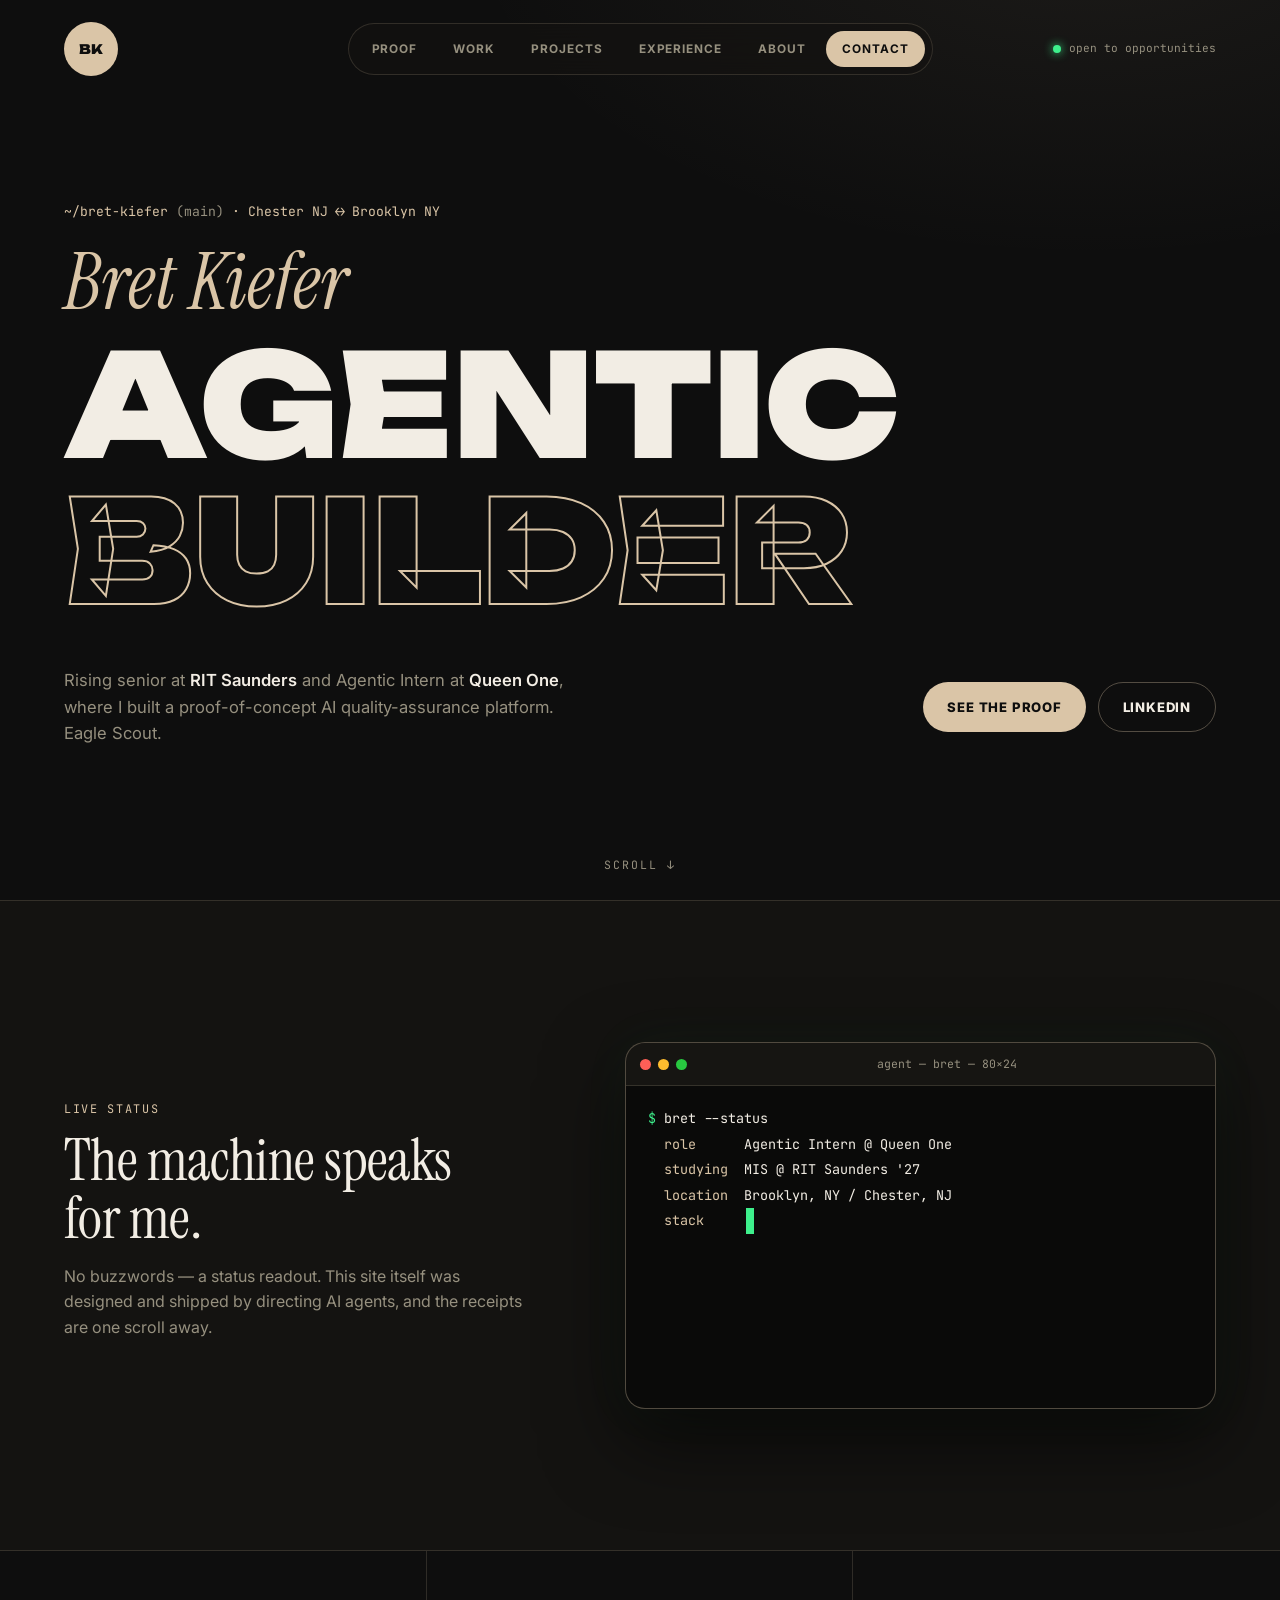
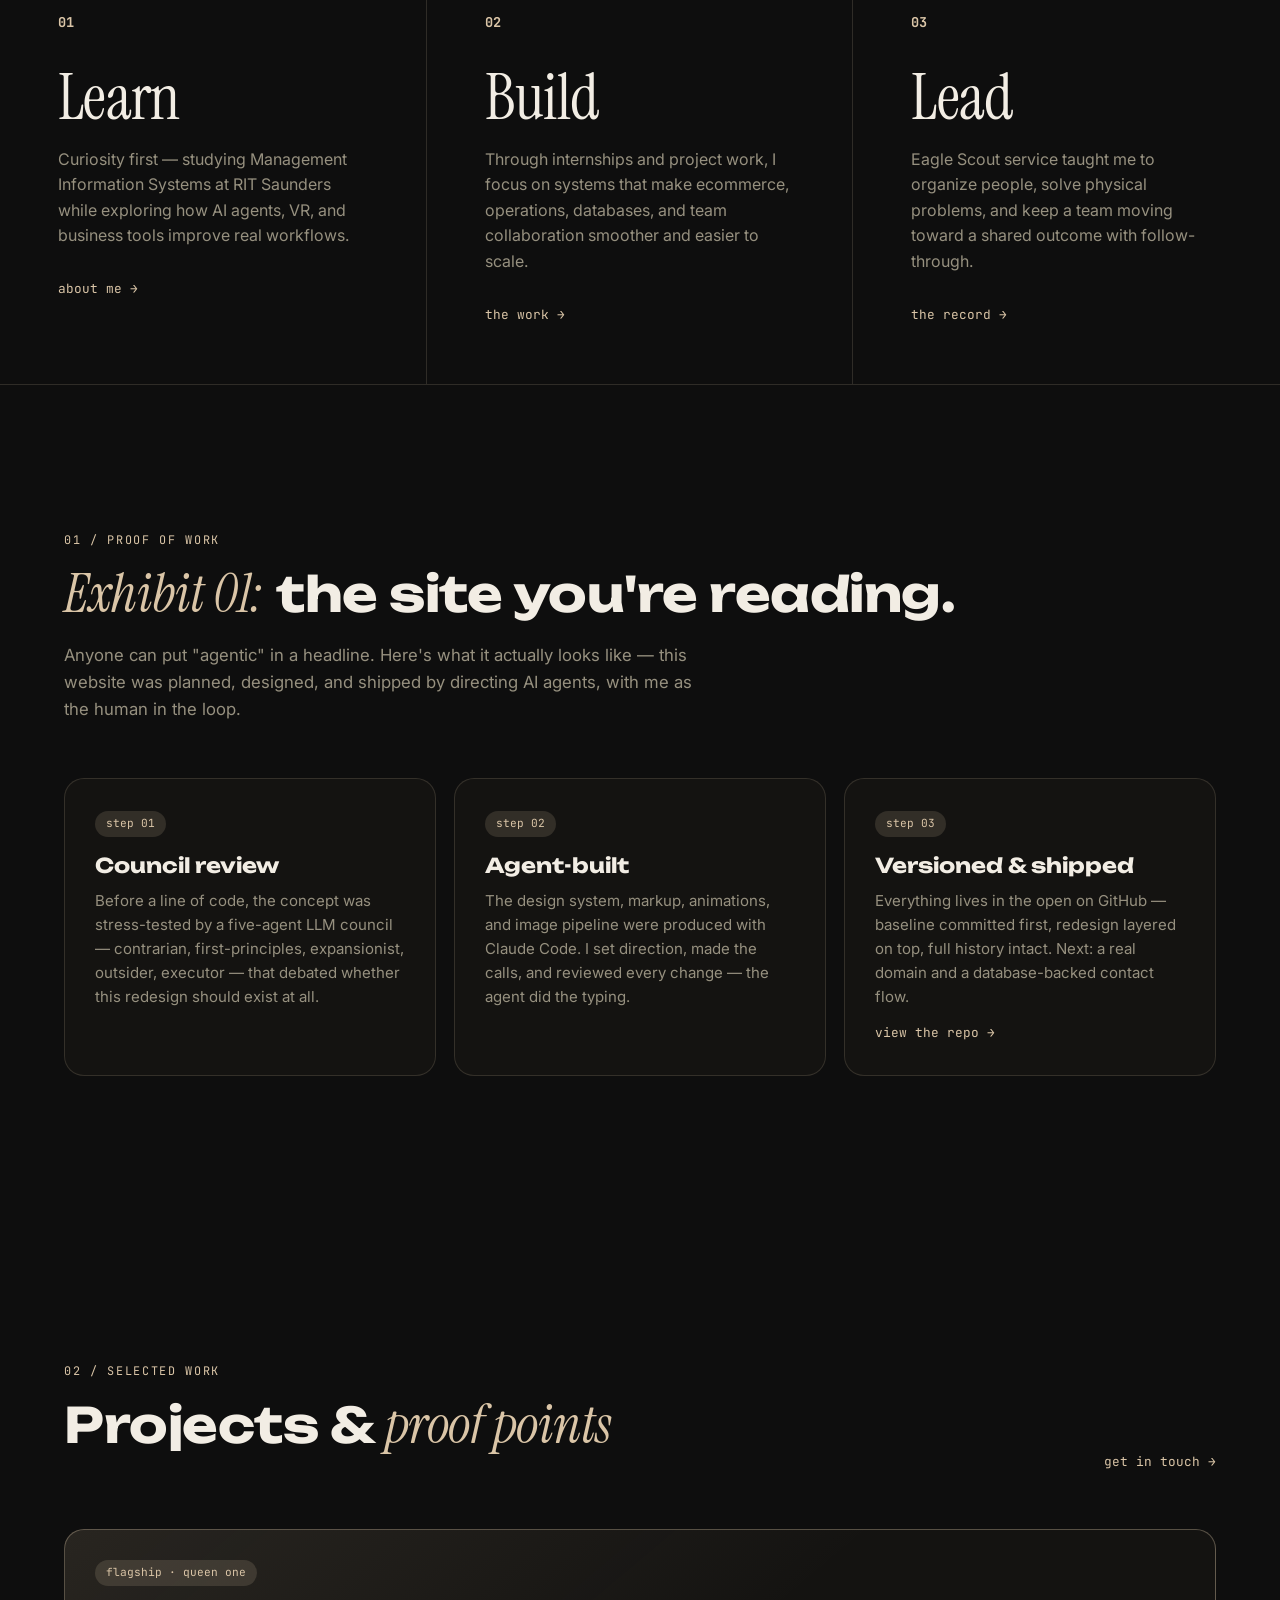
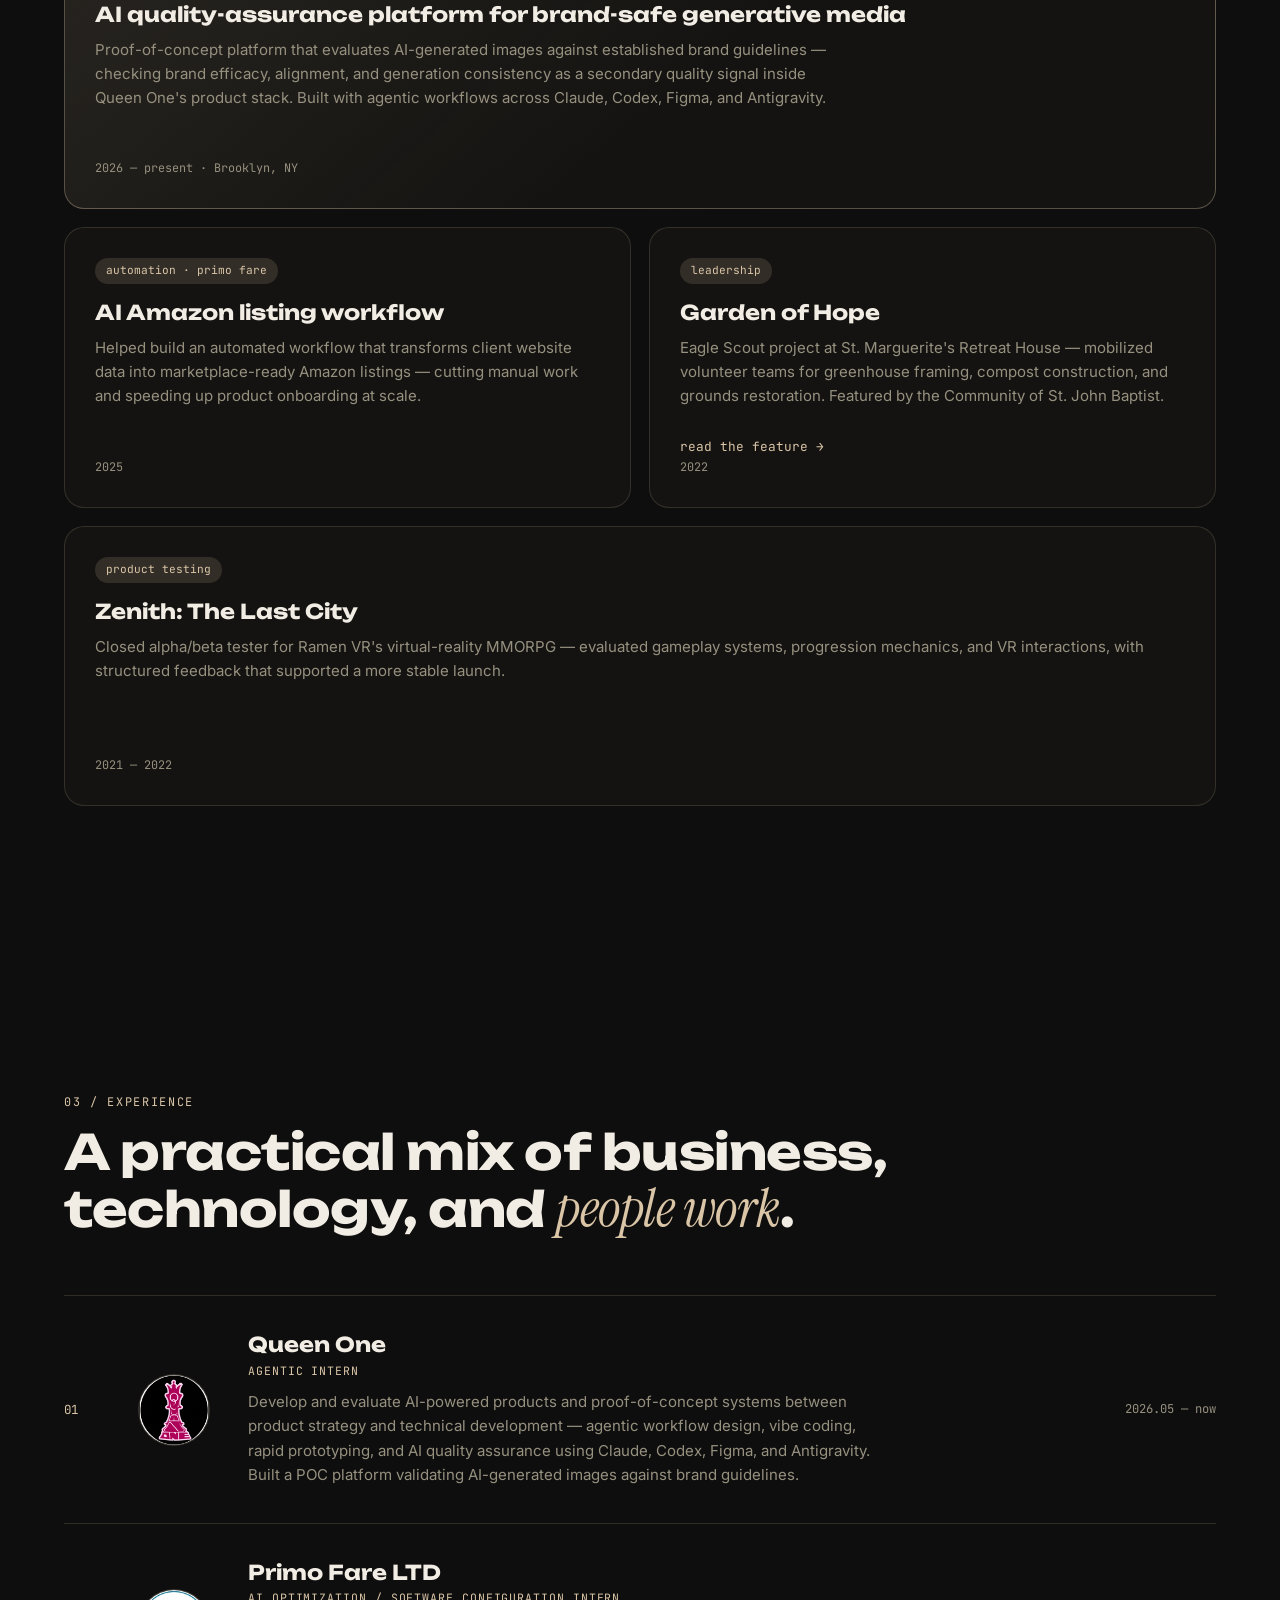
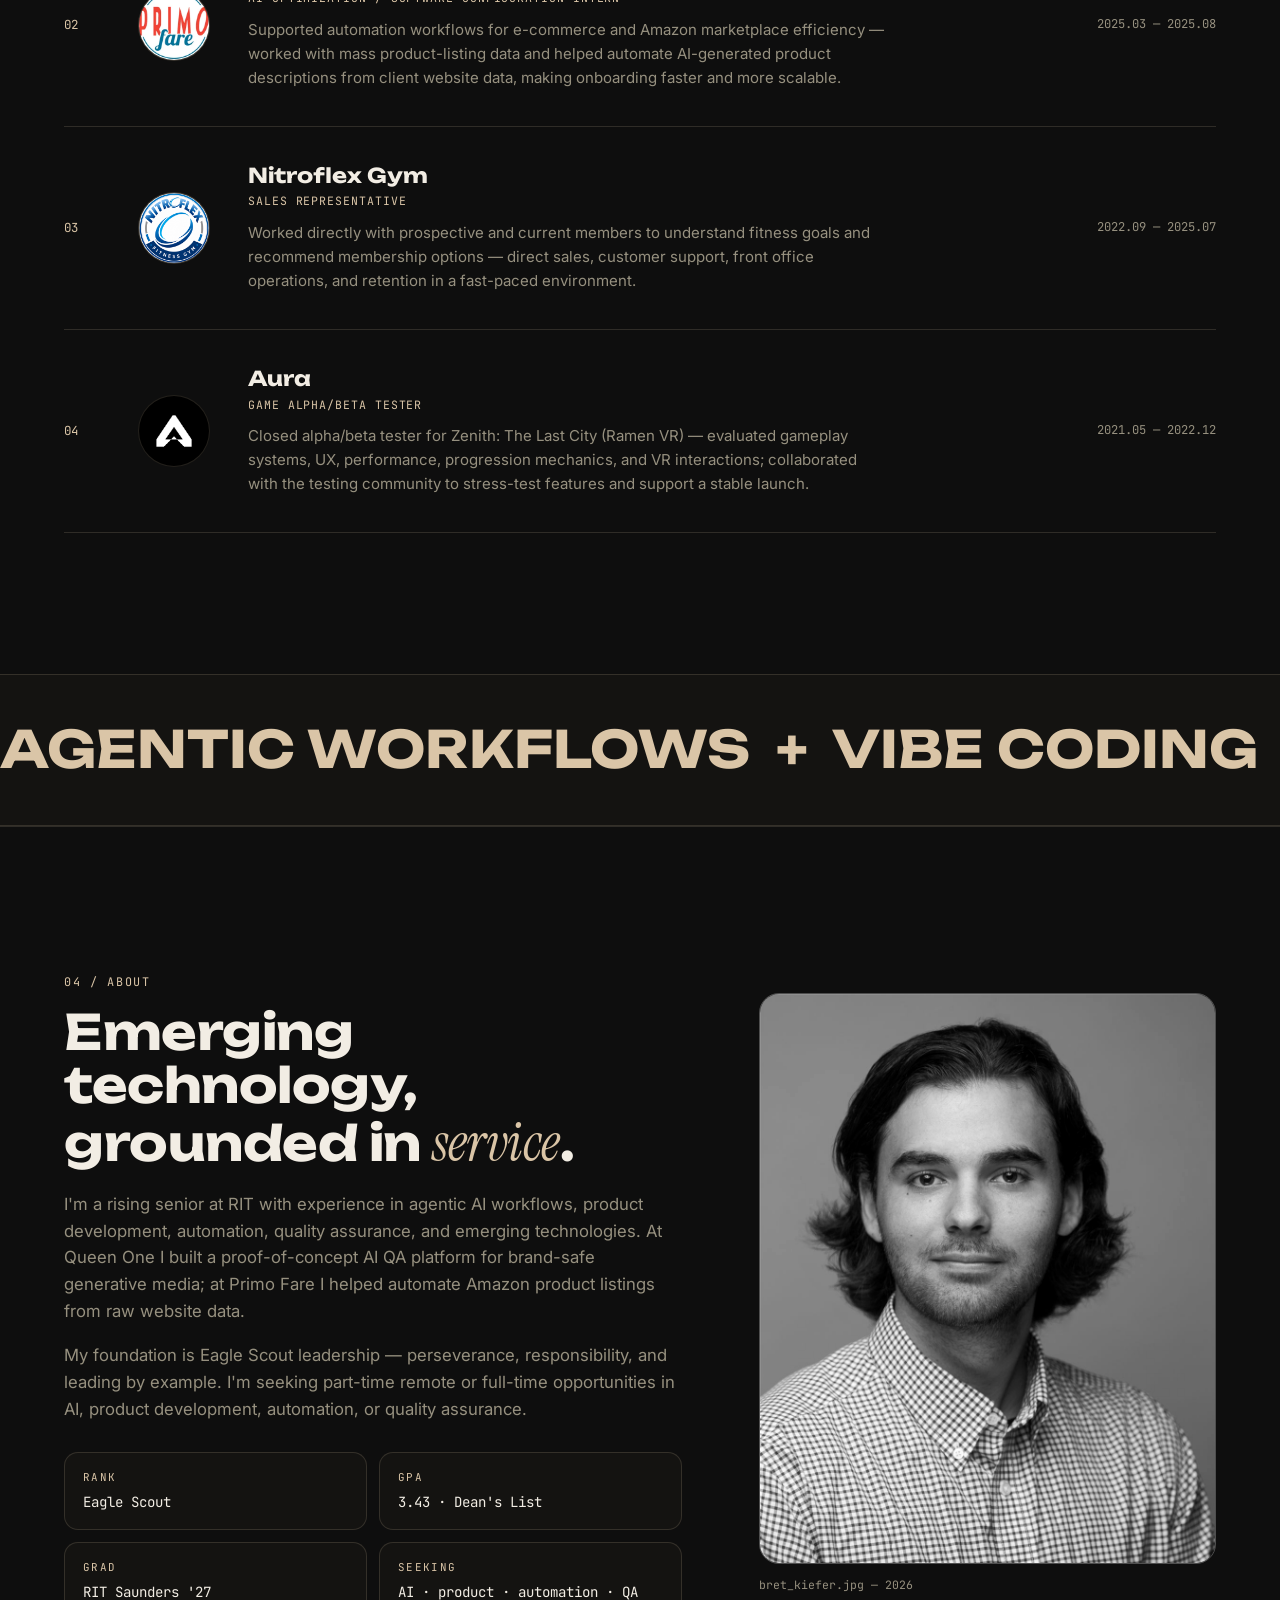
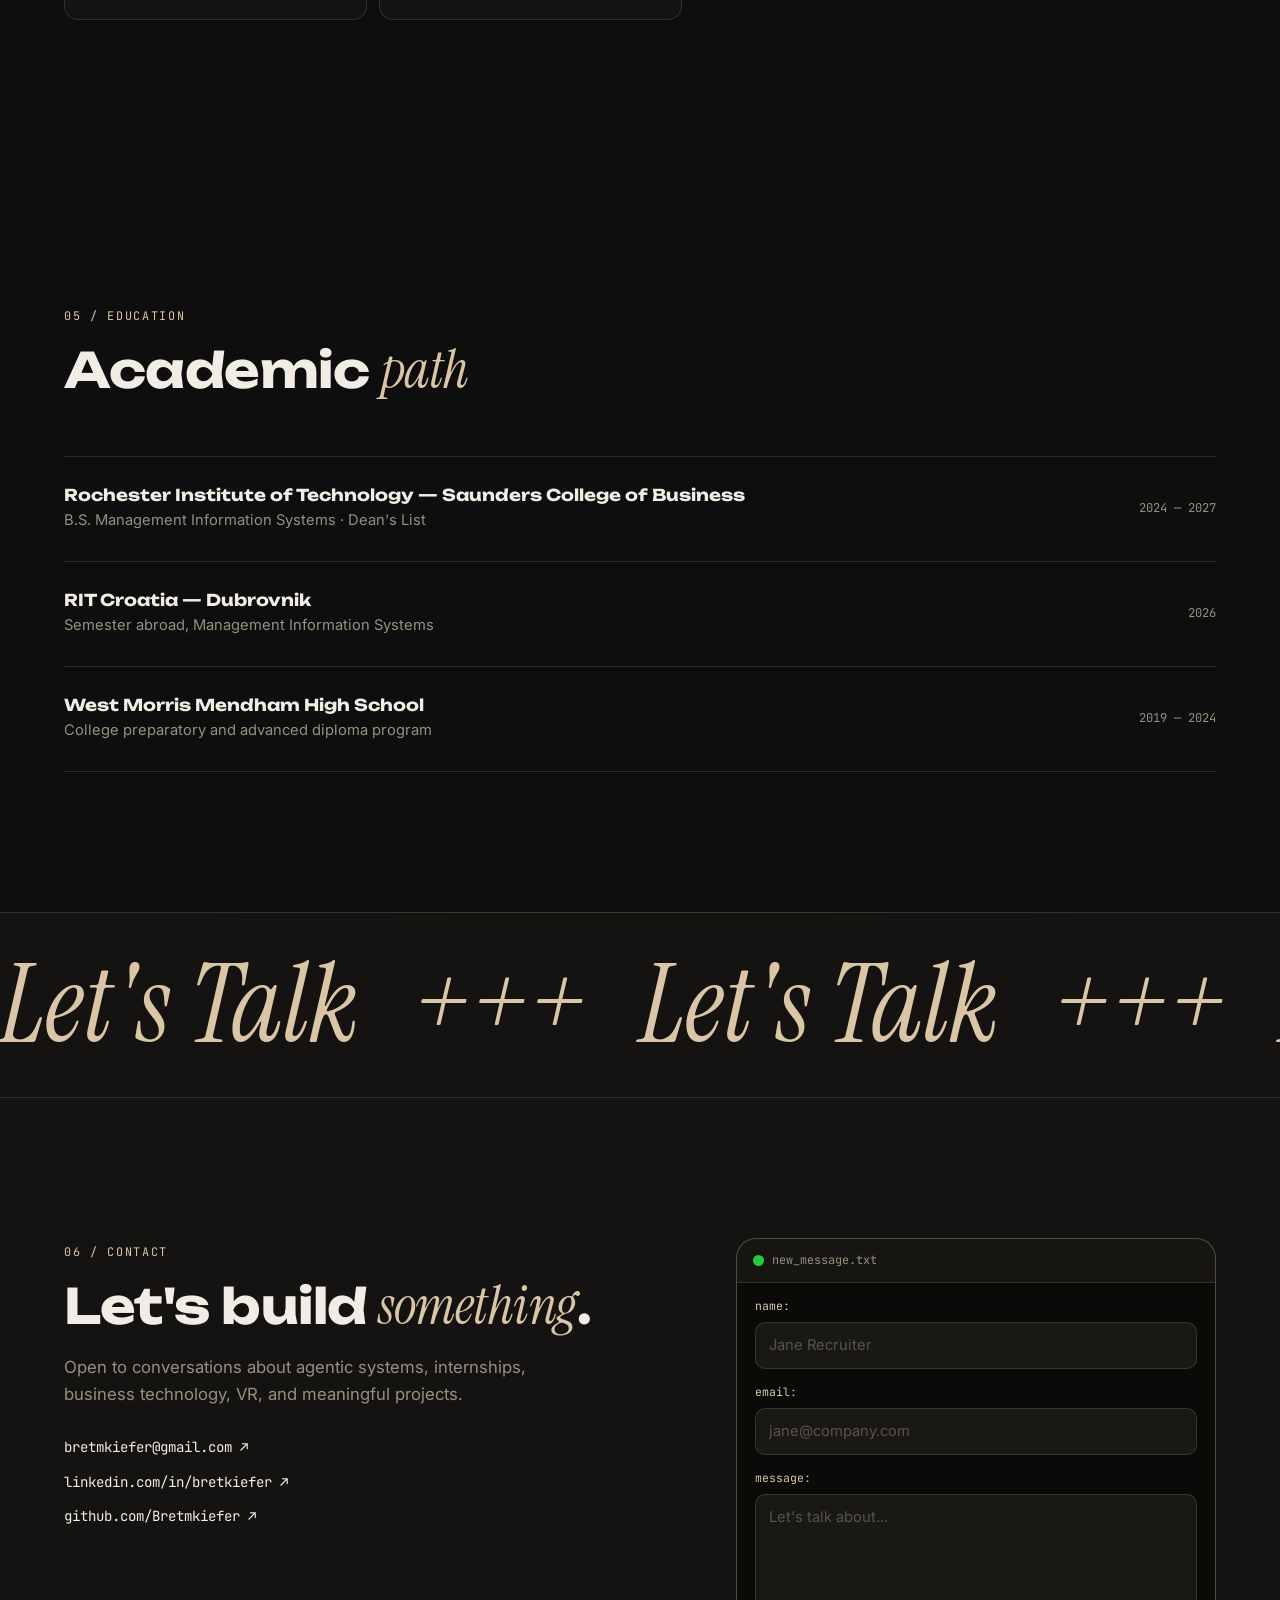
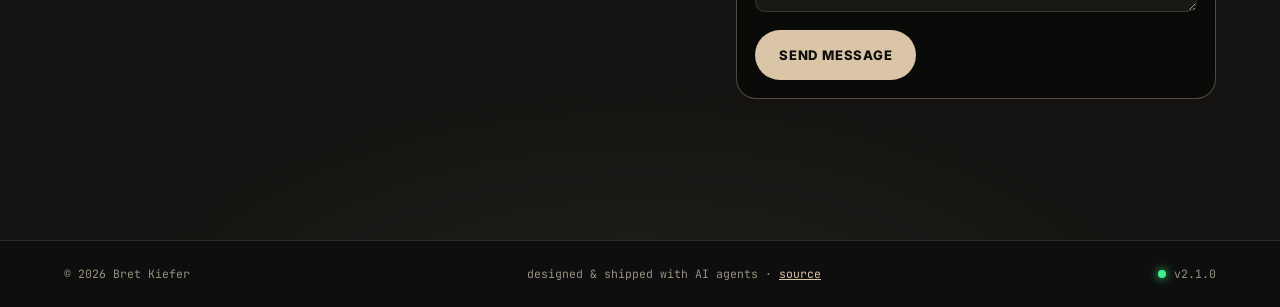
==== commit eaee735d: "Add Projects page (v2.3) Separate projects.html in the same design system: page hero, five case-stud" ====
--- a/index.html
+++ b/index.html
@@ -28,6 +28,7 @@
       <nav class="site-nav" aria-label="Primary navigation">
         <a href="#proof">Proof</a>
         <a href="#work">Work</a>
+        <a href="projects.html">Projects</a>
         <a href="#experience">Experience</a>
         <a href="#about">About</a>
         <a href="#contact">Contact</a>
--- a/styles.css
+++ b/styles.css
@@ -787,6 +787,115 @@
   font-family: var(--font-body);
 }
 
+/* ---------- projects page ---------- */
+
+.page-hero {
+  max-width: 1280px;
+  margin: 0 auto;
+  padding: clamp(150px, 20vh, 210px) var(--pad-x) clamp(40px, 6vw, 70px);
+}
+
+.page-title {
+  margin: 10px 0 22px;
+  font-family: var(--font-display);
+  font-size: clamp(2.8rem, 8.5vw, 7.5rem);
+  font-weight: 900;
+  line-height: 1;
+  letter-spacing: -0.01em;
+  text-transform: uppercase;
+}
+
+.page-title-accent {
+  font-size: 0.62em;
+  text-transform: none;
+}
+
+.page-sub {
+  max-width: 560px;
+  margin: 0;
+  color: var(--muted);
+  font-size: clamp(1rem, 1.3vw, 1.15rem);
+}
+
+.project-list {
+  max-width: 1280px;
+  margin: 0 auto;
+  padding: 0 var(--pad-x) var(--section-pad);
+  border-top: 0;
+}
+
+.project-row {
+  display: grid;
+  grid-template-columns: 170px minmax(0, 1fr);
+  gap: clamp(20px, 4vw, 60px);
+  padding: clamp(36px, 5vw, 56px) 0;
+  border-top: 1px solid var(--line);
+  transition: background 0.25s;
+}
+
+.project-row:hover { background: rgba(218, 197, 167, 0.025); }
+
+.project-meta {
+  display: flex;
+  flex-direction: column;
+  gap: 8px;
+}
+
+.project-index { color: var(--cream); font-size: 0.82rem; font-weight: 700; }
+
+.project-meta time { color: var(--muted); font-size: 0.76rem; }
+
+.project-tags {
+  display: flex;
+  flex-wrap: wrap;
+  gap: 8px;
+  margin-bottom: 16px;
+}
+
+.project-tags span {
+  padding: 4px 11px;
+  color: var(--cream);
+  font-size: 0.68rem;
+  letter-spacing: 0.06em;
+  text-transform: uppercase;
+  background: var(--cream-dim);
+  border-radius: 999px;
+}
+
+.project-main h2 {
+  margin-bottom: 14px;
+  font-size: clamp(1.5rem, 3vw, 2.4rem);
+}
+
+.project-main p {
+  max-width: 720px;
+  margin-bottom: 0;
+  color: var(--muted);
+  font-size: 1rem;
+}
+
+.next-up {
+  border-top: 1px solid var(--line);
+  background:
+    radial-gradient(700px 380px at 50% 120%, rgba(218, 197, 167, 0.08), transparent 70%),
+    var(--raised);
+}
+
+.next-up-inner {
+  max-width: 1280px;
+  margin: 0 auto;
+  padding: clamp(64px, 9vw, 110px) var(--pad-x);
+}
+
+.next-lines {
+  margin: 18px 0 30px;
+  color: var(--muted);
+  font-size: 0.92rem;
+  line-height: 2.1;
+}
+
+.next-lines .t-run { color: var(--term-green); }
+
 /* ---------- footer ---------- */
 
 .site-footer {
@@ -906,6 +1015,9 @@
   .xp-index { display: none; }
   .xp-row time { grid-column: 1; }
 
+  .project-row { grid-template-columns: minmax(0, 1fr); gap: 14px; }
+  .project-meta { flex-direction: row; align-items: baseline; gap: 14px; }
+
   .edu-row { grid-template-columns: 1fr; gap: 8px; }
 
   .site-footer { flex-direction: column; align-items: flex-start; }
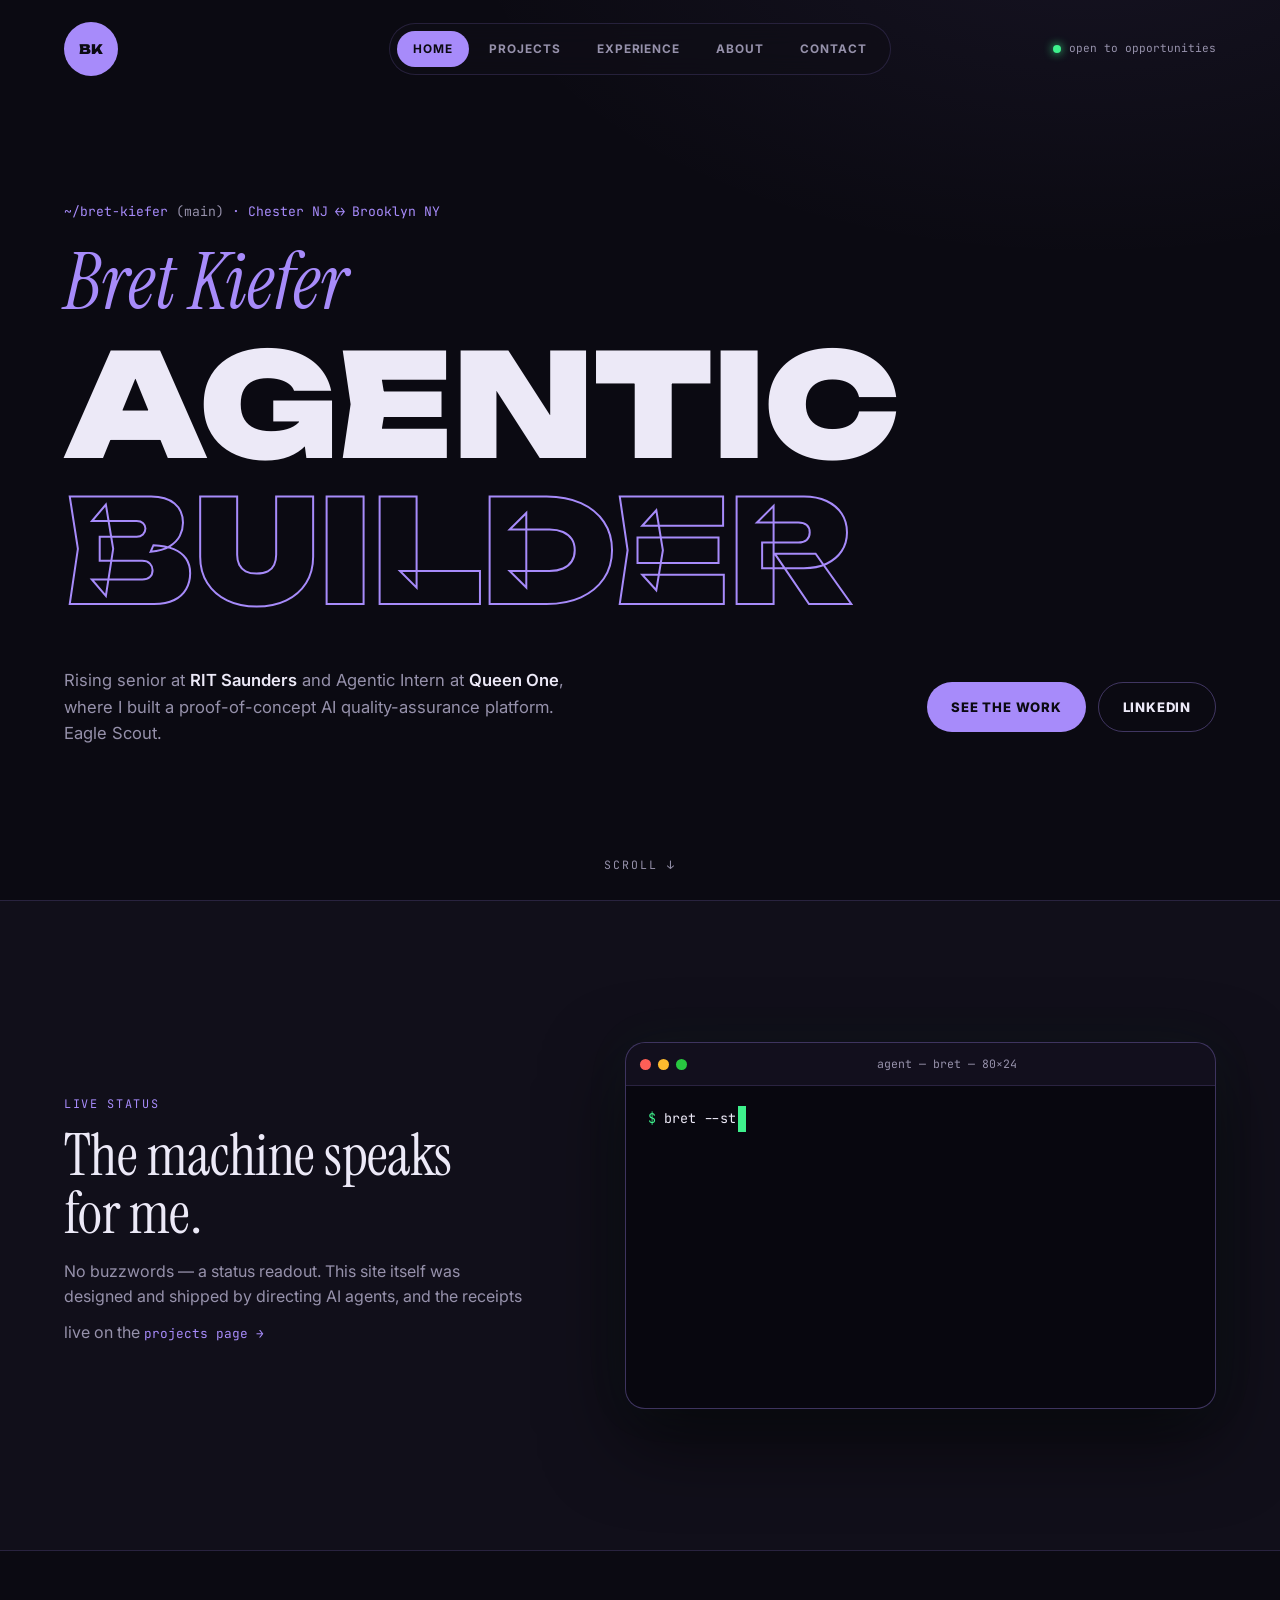
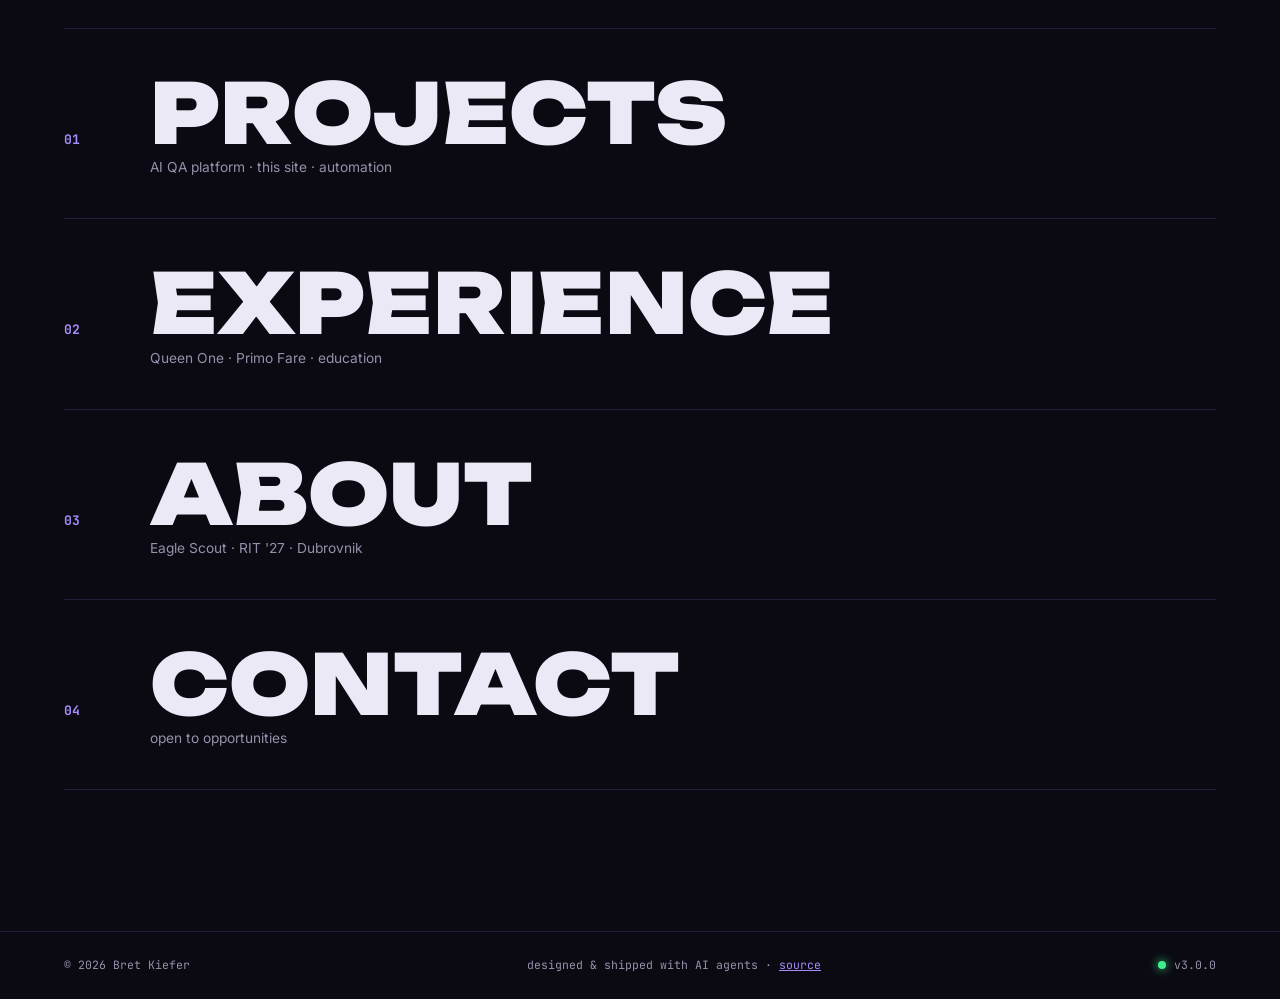
==== commit 117d8e93: "Split site into multi-page structure (v3.0) Roman Slack-style architecture: minimal home (hero + ter" ====
--- a/index.html
+++ b/index.html
@@ -18,7 +18,7 @@
   </head>
   <body>
     <header class="site-header">
-      <a class="brand" href="#top" aria-label="Bret Kiefer home">
+      <a class="brand" href="index.html" aria-label="Bret Kiefer home">
         <span class="brand-mark">BK</span>
       </a>
       <button class="nav-toggle" type="button" aria-label="Toggle navigation" aria-expanded="false">
@@ -26,12 +26,11 @@
         <span></span>
       </button>
       <nav class="site-nav" aria-label="Primary navigation">
-        <a href="#proof">Proof</a>
-        <a href="#work">Work</a>
+        <a href="index.html" class="active" aria-current="page">Home</a>
         <a href="projects.html">Projects</a>
-        <a href="#experience">Experience</a>
-        <a href="#about">About</a>
-        <a href="#contact">Contact</a>
+        <a href="experience.html">Experience</a>
+        <a href="about.html">About</a>
+        <a href="contact.html">Contact</a>
       </nav>
       <div class="header-status mono">
         <span class="status-dot" aria-hidden="true"></span>
@@ -41,7 +40,7 @@
 
     <main id="top">
       <!-- ============ HERO ============ -->
-      <section class="hero">
+      <section class="hero home-hero">
         <p class="hero-kicker mono reveal">~/bret-kiefer <span class="dim">(main)</span> · Chester NJ ↔ Brooklyn NY</p>
         <p class="hero-name serif reveal">Bret Kiefer</p>
         <h1 class="hero-title" aria-label="Agentic Builder">
@@ -55,7 +54,7 @@
             quality-assurance platform. Eagle Scout.
           </p>
           <div class="hero-actions reveal">
-            <a class="button solid" href="#proof">See the proof</a>
+            <a class="button solid" href="projects.html">See the work</a>
             <a class="button outline" href="https://www.linkedin.com/in/bretkiefer/" target="_blank" rel="noopener">LinkedIn</a>
           </div>
         </div>
@@ -70,7 +69,8 @@
             <h2 class="serif">The machine speaks for&nbsp;me.</h2>
             <p>
               No buzzwords — a status readout. This site itself was designed and shipped
-              by directing AI agents, and the receipts are one scroll away.
+              by directing AI agents, and the receipts live on the
+              <a class="text-link mono" href="projects.html">projects page →</a>
             </p>
           </div>
           <div class="terminal reveal" role="img" aria-label="Terminal showing Bret Kiefer's current status">
@@ -85,323 +85,39 @@
         </div>
       </section>
 
-      <!-- ============ PRINCIPLES 01-03 ============ -->
-      <section class="principles" aria-label="Focus areas">
-        <article class="reveal">
-          <span class="number mono">01</span>
-          <h2 class="serif">Learn</h2>
-          <p>
-            Curiosity first — studying Management Information Systems at RIT Saunders while
-            exploring how AI agents, VR, and business tools improve real workflows.
-          </p>
-          <a class="text-link mono" href="#about">about me →</a>
-        </article>
-        <article class="reveal">
-          <span class="number mono">02</span>
-          <h2 class="serif">Build</h2>
-          <p>
-            Through internships and project work, I focus on systems that make ecommerce,
-            operations, databases, and team collaboration smoother and easier to scale.
-          </p>
-          <a class="text-link mono" href="#work">the work →</a>
-        </article>
-        <article class="reveal">
-          <span class="number mono">03</span>
-          <h2 class="serif">Lead</h2>
-          <p>
-            Eagle Scout service taught me to organize people, solve physical problems, and
-            keep a team moving toward a shared outcome with follow-through.
-          </p>
-          <a class="text-link mono" href="#experience">the record →</a>
-        </article>
-      </section>
-
-      <!-- ============ PROOF ============ -->
-      <section class="proof-section" id="proof" aria-labelledby="proof-title">
-        <div class="section-head">
-          <span class="section-label mono">01 / proof of work</span>
-          <h2 id="proof-title"><span class="serif-italic">Exhibit 01:</span> the site you're reading.</h2>
-          <p class="section-sub">
-            Anyone can put "agentic" in a headline. Here's what it actually looks like —
-            this website was planned, designed, and shipped by directing AI agents, with me as the human in the loop.
-          </p>
-        </div>
-        <div class="proof-grid">
-          <article class="proof-card reveal">
-            <span class="proof-step mono">step 01</span>
-            <h3>Council review</h3>
-            <p>
-              Before a line of code, the concept was stress-tested by a five-agent LLM
-              council — contrarian, first-principles, expansionist, outsider, executor —
-              that debated whether this redesign should exist at all.
-            </p>
-          </article>
-          <article class="proof-card reveal">
-            <span class="proof-step mono">step 02</span>
-            <h3>Agent-built</h3>
-            <p>
-              The design system, markup, animations, and image pipeline were produced with
-              Claude Code. I set direction, made the calls, and reviewed every change —
-              the agent did the typing.
-            </p>
-          </article>
-          <article class="proof-card reveal">
-            <span class="proof-step mono">step 03</span>
-            <h3>Versioned &amp; shipped</h3>
-            <p>
-              Everything lives in the open on GitHub — baseline committed first, redesign
-              layered on top, full history intact. Next: a real domain and a
-              database-backed contact flow.
-            </p>
-            <a class="text-link mono" href="https://github.com/Bretmkiefer/Kiefer.XYZ" target="_blank" rel="noopener">view the repo →</a>
-          </article>
-        </div>
-      </section>
-
-      <!-- ============ WORK ============ -->
-      <section class="work-section" id="work" aria-labelledby="work-title">
-        <div class="section-head row">
-          <div>
-            <span class="section-label mono">02 / selected work</span>
-            <h2 id="work-title">Projects &amp; <span class="serif-italic">proof points</span></h2>
-          </div>
-          <a class="text-link mono" href="#contact">get in touch →</a>
-        </div>
-        <div class="work-grid">
-          <article class="work-card featured wide reveal">
-            <div class="work-card-tag mono">flagship · queen one</div>
-            <h3>AI quality-assurance platform for brand-safe generative media</h3>
-            <p>
-              Proof-of-concept platform that evaluates AI-generated images against established
-              brand guidelines — checking brand efficacy, alignment, and generation consistency
-              as a secondary quality signal inside Queen One's product stack. Built with agentic
-              workflows across Claude, Codex, Figma, and Antigravity.
-            </p>
-            <span class="work-card-foot mono">2026 — present · Brooklyn, NY</span>
-          </article>
-          <article class="work-card reveal">
-            <div class="work-card-tag mono">automation · primo fare</div>
-            <h3>AI Amazon listing workflow</h3>
-            <p>
-              Helped build an automated workflow that transforms client website data into
-              marketplace-ready Amazon listings — cutting manual work and speeding up
-              product onboarding at scale.
-            </p>
-            <span class="work-card-foot mono">2025</span>
-          </article>
-          <article class="work-card reveal">
-            <div class="work-card-tag mono">leadership</div>
-            <h3>Garden of Hope</h3>
-            <p>
-              Eagle Scout project at St. Marguerite's Retreat House — mobilized volunteer
-              teams for greenhouse framing, compost construction, and grounds restoration.
-              Featured by the Community of St. John Baptist.
-            </p>
-            <a class="text-link mono" href="https://www.csjb.org/newsletter/updates-from-the-sisters-march-2022" target="_blank" rel="noopener">read the feature →</a>
-            <span class="work-card-foot mono">2022</span>
-          </article>
-          <article class="work-card reveal">
-            <div class="work-card-tag mono">product testing</div>
-            <h3>Zenith: The Last City</h3>
-            <p>
-              Closed alpha/beta tester for Ramen VR's virtual-reality MMORPG — evaluated
-              gameplay systems, progression mechanics, and VR interactions, with structured
-              feedback that supported a more stable launch.
-            </p>
-            <span class="work-card-foot mono">2021 — 2022</span>
-          </article>
-        </div>
-      </section>
-
-      <!-- ============ EXPERIENCE ============ -->
-      <section class="experience-section" id="experience" aria-labelledby="experience-title">
-        <div class="section-head">
-          <span class="section-label mono">03 / experience</span>
-          <h2 id="experience-title">A practical mix of business, technology, and <span class="serif-italic">people work</span>.</h2>
-        </div>
-        <div class="xp-list">
-          <article class="xp-row reveal">
-            <span class="xp-index mono">01</span>
-            <div class="xp-logo"><img src="assets/queen-one-logo-sm.png" alt="Queen One logo" loading="lazy"></div>
-            <div class="xp-main">
-              <h3>Queen One</h3>
-              <p class="xp-role mono">Agentic Intern</p>
-              <p>
-                Develop and evaluate AI-powered products and proof-of-concept systems between
-                product strategy and technical development — agentic workflow design, vibe
-                coding, rapid prototyping, and AI quality assurance using Claude, Codex,
-                Figma, and Antigravity. Built a POC platform validating AI-generated images
-                against brand guidelines.
-              </p>
-            </div>
-            <time class="mono">2026.05 — now</time>
-          </article>
-          <article class="xp-row reveal">
-            <span class="xp-index mono">02</span>
-            <div class="xp-logo"><img src="assets/primo-fare-logo-sm.png" alt="Primo Fare logo" loading="lazy"></div>
-            <div class="xp-main">
-              <h3>Primo Fare LTD</h3>
-              <p class="xp-role mono">AI Optimization / Software Configuration Intern</p>
-              <p>
-                Supported automation workflows for e-commerce and Amazon marketplace
-                efficiency — worked with mass product-listing data and helped automate
-                AI-generated product descriptions from client website data, making
-                onboarding faster and more scalable.
-              </p>
-            </div>
-            <time class="mono">2025.03 — 2025.08</time>
-          </article>
-          <article class="xp-row reveal">
-            <span class="xp-index mono">03</span>
-            <div class="xp-logo"><img src="assets/nitroflex-logo-sm.png" alt="Nitroflex Gym logo" loading="lazy"></div>
-            <div class="xp-main">
-              <h3>Nitroflex Gym</h3>
-              <p class="xp-role mono">Sales Representative</p>
-              <p>
-                Worked directly with prospective and current members to understand fitness
-                goals and recommend membership options — direct sales, customer support,
-                front office operations, and retention in a fast-paced environment.
-              </p>
-            </div>
-            <time class="mono">2022.09 — 2025.07</time>
-          </article>
-          <article class="xp-row reveal">
-            <span class="xp-index mono">04</span>
-            <div class="xp-logo dark"><img src="assets/aura-logo.png" alt="Aura logo" loading="lazy"></div>
-            <div class="xp-main">
-              <h3>Aura</h3>
-              <p class="xp-role mono">Game Alpha/Beta Tester</p>
-              <p>
-                Closed alpha/beta tester for Zenith: The Last City (Ramen VR) — evaluated
-                gameplay systems, UX, performance, progression mechanics, and VR interactions;
-                collaborated with the testing community to stress-test features and support
-                a stable launch.
-              </p>
-            </div>
-            <time class="mono">2021.05 — 2022.12</time>
-          </article>
-        </div>
-      </section>
-
-      <!-- ============ SKILLS MARQUEE ============ -->
-      <section class="marquee-band" aria-label="Skills">
-        <div class="marquee-track display" aria-hidden="true">
-          <span>Agentic Workflows&ensp;+&ensp;Vibe Coding&ensp;+&ensp;AI Quality Assurance&ensp;+&ensp;Rapid Prototyping&ensp;+&ensp;Virtual Reality&ensp;+&ensp;Team Leadership&ensp;+&ensp;</span>
-          <span>Agentic Workflows&ensp;+&ensp;Vibe Coding&ensp;+&ensp;AI Quality Assurance&ensp;+&ensp;Rapid Prototyping&ensp;+&ensp;Virtual Reality&ensp;+&ensp;Team Leadership&ensp;+&ensp;</span>
-        </div>
-      </section>
-
-      <!-- ============ ABOUT ============ -->
-      <section class="about-section" id="about" aria-labelledby="about-title">
-        <div class="about-grid">
-          <div class="about-copy">
-            <span class="section-label mono">04 / about</span>
-            <h2 id="about-title">Emerging technology, grounded in <span class="serif-italic">service</span>.</h2>
-            <p>
-              I'm a rising senior at RIT with experience in agentic AI workflows, product
-              development, automation, quality assurance, and emerging technologies. At Queen
-              One I built a proof-of-concept AI QA platform for brand-safe generative media;
-              at Primo Fare I helped automate Amazon product listings from raw website data.
-            </p>
-            <p>
-              My foundation is Eagle Scout leadership — perseverance, responsibility, and
-              leading by example. I'm seeking part-time remote or full-time opportunities in
-              AI, product development, automation, or quality assurance.
-            </p>
-            <div class="about-facts mono">
-              <div class="fact reveal"><span class="fact-key">rank</span><span class="fact-val">Eagle Scout</span></div>
-              <div class="fact reveal"><span class="fact-key">gpa</span><span class="fact-val">3.43 · Dean's List</span></div>
-              <div class="fact reveal"><span class="fact-key">grad</span><span class="fact-val">RIT Saunders '27</span></div>
-              <div class="fact reveal"><span class="fact-key">seeking</span><span class="fact-val">AI · product · automation · QA</span></div>
-            </div>
-          </div>
-          <figure class="about-media reveal">
-            <img src="assets/bret-kiefer-profile.jpg" alt="Bret Kiefer headshot" loading="lazy">
-            <figcaption class="mono">bret_kiefer.jpg — 2026</figcaption>
-          </figure>
-        </div>
-      </section>
-
-      <!-- ============ EDUCATION ============ -->
-      <section class="education-section" aria-labelledby="education-title">
-        <div class="section-head">
-          <span class="section-label mono">05 / education</span>
-          <h2 id="education-title">Academic <span class="serif-italic">path</span></h2>
-        </div>
-        <div class="edu-list">
-          <article class="edu-row reveal">
-            <div>
-              <h3>Rochester Institute of Technology — Saunders College of Business</h3>
-              <p>B.S. Management Information Systems · Dean's List</p>
-            </div>
-            <time class="mono">2024 — 2027</time>
-          </article>
-          <article class="edu-row reveal">
-            <div>
-              <h3>RIT Croatia — Dubrovnik</h3>
-              <p>Semester abroad, Management Information Systems</p>
-            </div>
-            <time class="mono">2026</time>
-          </article>
-          <article class="edu-row reveal">
-            <div>
-              <h3>West Morris Mendham High School</h3>
-              <p>College preparatory and advanced diploma program</p>
-            </div>
-            <time class="mono">2019 — 2024</time>
-          </article>
-        </div>
-      </section>
-
-      <!-- ============ CONTACT ============ -->
-      <section class="contact-section" id="contact" aria-labelledby="contact-title">
-        <div class="talk-marquee serif" aria-hidden="true">
-          <div class="marquee-track">
-            <span>Let's Talk&ensp;+++&ensp;Let's Talk&ensp;+++&ensp;Let's Talk&ensp;+++&ensp;Let's Talk&ensp;+++&ensp;</span>
-            <span>Let's Talk&ensp;+++&ensp;Let's Talk&ensp;+++&ensp;Let's Talk&ensp;+++&ensp;Let's Talk&ensp;+++&ensp;</span>
-          </div>
-        </div>
-        <div class="contact-inner">
-          <div class="contact-copy">
-            <span class="section-label mono">06 / contact</span>
-            <h2 id="contact-title">Let's build <span class="serif-italic">something</span>.</h2>
-            <p>
-              Open to conversations about agentic systems, internships, business technology,
-              VR, and meaningful projects.
-            </p>
-            <div class="contact-links mono">
-              <a href="mailto:bretmkiefer@gmail.com">bretmkiefer@gmail.com ↗</a>
-              <a href="https://www.linkedin.com/in/bretkiefer/" target="_blank" rel="noopener">linkedin.com/in/bretkiefer ↗</a>
-              <a href="https://github.com/Bretmkiefer" target="_blank" rel="noopener">github.com/Bretmkiefer ↗</a>
-            </div>
-          </div>
-          <form class="contact-form" action="mailto:bretmkiefer@gmail.com" method="post" enctype="text/plain">
-            <div class="form-bar mono">
-              <span class="t-dot green"></span>
-              <span>new_message.txt</span>
-            </div>
-            <label>
-              <span class="mono">name:</span>
-              <input type="text" name="name" autocomplete="name" placeholder="Jane Recruiter">
-            </label>
-            <label>
-              <span class="mono">email:</span>
-              <input type="email" name="email" autocomplete="email" placeholder="jane@company.com">
-            </label>
-            <label>
-              <span class="mono">message:</span>
-              <textarea name="message" rows="4" placeholder="Let's talk about..."></textarea>
-            </label>
-            <button type="submit" class="button solid">Send message</button>
-          </form>
-        </div>
-      </section>
+      <!-- ============ SITE MENU ============ -->
+      <nav class="home-menu" aria-label="Site sections">
+        <a class="home-menu-row reveal" href="projects.html">
+          <span class="home-menu-index mono">01</span>
+          <span class="home-menu-title">Projects</span>
+          <span class="home-menu-sub">AI QA platform · this site · automation</span>
+          <span class="home-menu-arrow" aria-hidden="true">→</span>
+        </a>
+        <a class="home-menu-row reveal" href="experience.html">
+          <span class="home-menu-index mono">02</span>
+          <span class="home-menu-title">Experience</span>
+          <span class="home-menu-sub">Queen One · Primo Fare · education</span>
+          <span class="home-menu-arrow" aria-hidden="true">→</span>
+        </a>
+        <a class="home-menu-row reveal" href="about.html">
+          <span class="home-menu-index mono">03</span>
+          <span class="home-menu-title">About</span>
+          <span class="home-menu-sub">Eagle Scout · RIT '27 · Dubrovnik</span>
+          <span class="home-menu-arrow" aria-hidden="true">→</span>
+        </a>
+        <a class="home-menu-row reveal" href="contact.html">
+          <span class="home-menu-index mono">04</span>
+          <span class="home-menu-title">Contact</span>
+          <span class="home-menu-sub">open to opportunities</span>
+          <span class="home-menu-arrow" aria-hidden="true">→</span>
+        </a>
+      </nav>
     </main>
 
     <footer class="site-footer mono">
       <span>© 2026 Bret Kiefer</span>
       <span class="footer-build">designed &amp; shipped with AI agents · <a href="https://github.com/Bretmkiefer/Kiefer.XYZ" target="_blank" rel="noopener">source</a></span>
-      <span class="footer-status"><span class="status-dot" aria-hidden="true"></span> v2.1.0</span>
+      <span class="footer-status"><span class="status-dot" aria-hidden="true"></span> v3.0.0</span>
     </footer>
 
     <script src="script.js"></script>
--- a/styles.css
+++ b/styles.css
@@ -5,16 +5,16 @@
    ============================================================ */
 
 :root {
-  --bg: #0e0e0e;
-  --raised: #141311;
-  --surface: #1a1815;
-  --cream: #dac5a7;
-  --cream-bright: #efe3cf;
-  --cream-dim: rgba(218, 197, 167, 0.15);
-  --text: #f2ede4;
-  --muted: #96907f;
-  --line: rgba(218, 197, 167, 0.16);
-  --line-bright: rgba(218, 197, 167, 0.34);
+  --bg: #0b0a12;
+  --raised: #110f1a;
+  --surface: #16141f;
+  --accent: #a78bfa;
+  --accent-bright: #c4b5fd;
+  --accent-dim: rgba(167, 139, 250, 0.15);
+  --text: #ece9f7;
+  --muted: #9691ab;
+  --line: rgba(167, 139, 250, 0.16);
+  --line-bright: rgba(167, 139, 250, 0.34);
   --term-green: #3ef08c;
   --red: #ff5f57;
   --yellow: #febc2e;
@@ -47,10 +47,10 @@
 
 .mono { font-family: var(--font-mono); }
 .serif { font-family: var(--font-serif); font-weight: 400; }
-.serif-italic { font-family: var(--font-serif); font-style: italic; font-weight: 400; color: var(--cream); }
+.serif-italic { font-family: var(--font-serif); font-style: italic; font-weight: 400; color: var(--accent); }
 .dim { color: var(--muted); }
 
-::selection { color: var(--bg); background: var(--cream); }
+::selection { color: var(--bg); background: var(--accent); }
 
 /* ---------- header: floating pill nav ---------- */
 
@@ -76,12 +76,12 @@
   height: 54px;
   color: var(--bg);
   text-decoration: none;
-  background: var(--cream);
+  background: var(--accent);
   border-radius: 999px;
   transition: transform 0.25s ease, box-shadow 0.25s ease;
 }
 
-.brand:hover { transform: rotate(-8deg) scale(1.05); box-shadow: 0 0 30px rgba(218, 197, 167, 0.35); }
+.brand:hover { transform: rotate(-8deg) scale(1.05); box-shadow: 0 0 30px rgba(167, 139, 250, 0.35); }
 
 .brand-mark { font-family: var(--font-display); font-size: 0.82rem; font-weight: 900; }
 
@@ -90,7 +90,7 @@
   justify-content: center;
   gap: 4px;
   padding: 7px;
-  background: rgba(20, 19, 17, 0.66);
+  background: rgba(16, 14, 24, 0.66);
   border: 1px solid var(--line);
   border-radius: 999px;
   backdrop-filter: blur(16px);
@@ -109,8 +109,8 @@
   transition: color 0.2s, background 0.2s;
 }
 
-.site-nav a:hover { color: var(--cream-bright); }
-.site-nav a.active { color: var(--bg); background: var(--cream); }
+.site-nav a:hover { color: var(--accent-bright); }
+.site-nav a.active { color: var(--bg); background: var(--accent); }
 
 .header-status {
   display: flex;
@@ -136,7 +136,7 @@
   width: 46px;
   height: 46px;
   padding: 0;
-  background: var(--cream);
+  background: var(--accent);
   border: 0;
   border-radius: 999px;
   cursor: pointer;
@@ -164,19 +164,19 @@
   min-height: 100vh;
   padding: 120px var(--pad-x) 72px;
   background:
-    radial-gradient(900px 500px at 85% -10%, rgba(218, 197, 167, 0.07), transparent 70%),
+    radial-gradient(900px 500px at 85% -10%, rgba(167, 139, 250, 0.07), transparent 70%),
     var(--bg);
 }
 
 .hero-kicker {
   margin-bottom: clamp(14px, 2vw, 22px);
-  color: var(--cream);
+  color: var(--accent);
   font-size: 0.82rem;
 }
 
 .hero-name {
   margin-bottom: clamp(4px, 1vw, 10px);
-  color: var(--cream);
+  color: var(--accent);
   font-size: clamp(2.4rem, 6vw, 5rem);
   font-style: italic;
   line-height: 1;
@@ -196,8 +196,8 @@
 
 .hero-line-outline {
   color: transparent;
-  -webkit-text-stroke: 2px var(--cream);
-  text-stroke: 2px var(--cream);
+  -webkit-text-stroke: 2px var(--accent);
+  text-stroke: 2px var(--accent);
 }
 
 .hero-foot {
@@ -237,13 +237,13 @@
 
 .button.solid {
   color: var(--bg);
-  background: var(--cream);
+  background: var(--accent);
 }
 
 .button.solid:hover {
   transform: translateY(-2px);
-  background: var(--cream-bright);
-  box-shadow: 0 12px 40px rgba(218, 197, 167, 0.25);
+  background: var(--accent-bright);
+  box-shadow: 0 12px 40px rgba(167, 139, 250, 0.25);
 }
 
 .button.outline {
@@ -251,7 +251,7 @@
   border: 1px solid var(--line-bright);
 }
 
-.button.outline:hover { color: var(--cream); border-color: var(--cream); transform: translateY(-2px); }
+.button.outline:hover { color: var(--accent); border-color: var(--accent); transform: translateY(-2px); }
 
 .scroll-hint {
   position: absolute;
@@ -294,7 +294,7 @@
 
 .terminal {
   overflow: hidden;
-  background: #0a0a09;
+  background: #08070f;
   border: 1px solid var(--line-bright);
   border-radius: var(--radius);
   box-shadow: 0 30px 80px rgba(0, 0, 0, 0.6), 0 0 50px rgba(62, 240, 140, 0.05);
@@ -305,7 +305,7 @@
   align-items: center;
   gap: 7px;
   padding: 12px 14px;
-  background: rgba(218, 197, 167, 0.06);
+  background: rgba(167, 139, 250, 0.06);
   border-bottom: 1px solid var(--line);
 }
 
@@ -325,7 +325,7 @@
 }
 
 .terminal-body .t-prompt { color: var(--term-green); }
-.terminal-body .t-key { color: var(--cream); }
+.terminal-body .t-key { color: var(--accent); }
 .terminal-body .t-dim { color: var(--muted); }
 .terminal-body .t-run { color: var(--term-green); }
 
@@ -358,7 +358,7 @@
 .number {
   display: inline-block;
   margin-bottom: 34px;
-  color: var(--cream);
+  color: var(--accent);
   font-size: 0.85rem;
   font-weight: 700;
 }
@@ -395,7 +395,7 @@
 .section-label {
   display: inline-block;
   margin-bottom: 14px;
-  color: var(--cream);
+  color: var(--accent);
   font-size: 0.74rem;
   letter-spacing: 0.14em;
   text-transform: uppercase;
@@ -425,14 +425,14 @@
 .text-link {
   display: inline-block;
   margin-top: 14px;
-  color: var(--cream);
+  color: var(--accent);
   font-size: 0.8rem;
   text-decoration: none;
   border-bottom: 1px solid transparent;
   transition: border-color 0.2s;
 }
 
-.text-link:hover { border-bottom-color: var(--cream); }
+.text-link:hover { border-bottom-color: var(--accent); }
 
 /* ---------- proof cards ---------- */
 
@@ -461,9 +461,9 @@
   display: inline-block;
   margin-bottom: 16px;
   padding: 4px 11px;
-  color: var(--cream);
+  color: var(--accent);
   font-size: 0.7rem;
-  background: var(--cream-dim);
+  background: var(--accent-dim);
   border-radius: 999px;
 }
 
@@ -491,7 +491,7 @@
 }
 
 .work-card.featured {
-  background: linear-gradient(140deg, rgba(218, 197, 167, 0.1), transparent 55%), var(--raised);
+  background: linear-gradient(140deg, rgba(167, 139, 250, 0.1), transparent 55%), var(--raised);
   border-color: var(--line-bright);
 }
 
@@ -508,9 +508,9 @@
   align-self: flex-start;
   margin-bottom: 16px;
   padding: 4px 11px;
-  color: var(--cream);
+  color: var(--accent);
   font-size: 0.7rem;
-  background: var(--cream-dim);
+  background: var(--accent-dim);
   border-radius: 999px;
 }
 
@@ -534,7 +534,7 @@
   position: relative;
   z-index: 1;
   padding: 30px;
-  background: linear-gradient(transparent, rgba(14, 14, 14, 0.9));
+  background: linear-gradient(transparent, rgba(11, 10, 18, 0.9));
 }
 
 .photo-card-overlay h3 { margin-bottom: 0; }
@@ -553,9 +553,9 @@
   transition: background 0.25s, padding 0.25s;
 }
 
-.xp-row:hover { background: rgba(218, 197, 167, 0.03); }
-
-.xp-index { color: var(--cream); font-size: 0.78rem; }
+.xp-row:hover { background: rgba(167, 139, 250, 0.03); }
+
+.xp-index { color: var(--accent); font-size: 0.78rem; }
 
 .xp-logo {
   display: grid;
@@ -576,7 +576,7 @@
 
 .xp-role {
   margin-bottom: 10px;
-  color: var(--cream);
+  color: var(--accent);
   font-size: 0.72rem;
   letter-spacing: 0.08em;
   text-transform: uppercase;
@@ -607,7 +607,7 @@
   font-family: var(--font-display);
   font-size: clamp(1.6rem, 4vw, 3.6rem);
   font-weight: 700;
-  color: var(--cream);
+  color: var(--accent);
   text-transform: uppercase;
 }
 
@@ -647,7 +647,7 @@
   border-radius: 14px;
 }
 
-.fact-key { color: var(--cream); font-size: 0.68rem; letter-spacing: 0.12em; text-transform: uppercase; }
+.fact-key { color: var(--accent); font-size: 0.68rem; letter-spacing: 0.12em; text-transform: uppercase; }
 .fact-val { font-size: 0.88rem; }
 
 .about-media { margin: 0; }
@@ -688,14 +688,14 @@
 .contact-section {
   border-top: 1px solid var(--line);
   background:
-    radial-gradient(800px 420px at 50% 115%, rgba(218, 197, 167, 0.09), transparent 70%),
+    radial-gradient(800px 420px at 50% 115%, rgba(167, 139, 250, 0.09), transparent 70%),
     var(--raised);
 }
 
 .talk-marquee {
   overflow: hidden;
   padding: clamp(22px, 3.5vw, 40px) 0;
-  color: var(--cream);
+  color: var(--accent);
   border-bottom: 1px solid var(--line);
 }
 
@@ -730,12 +730,12 @@
   transition: color 0.2s;
 }
 
-.contact-links a:hover { color: var(--cream); }
+.contact-links a:hover { color: var(--accent); }
 
 .contact-form {
   display: grid;
   overflow: hidden;
-  background: #0a0a09;
+  background: #08070f;
   border: 1px solid var(--line-bright);
   border-radius: var(--radius);
 }
@@ -747,13 +747,13 @@
   padding: 12px 16px;
   color: var(--muted);
   font-size: 0.74rem;
-  background: rgba(218, 197, 167, 0.06);
+  background: rgba(167, 139, 250, 0.06);
   border-bottom: 1px solid var(--line);
 }
 
 .contact-form label { display: grid; gap: 6px; padding: 14px 18px 0; }
 
-.contact-form label span { color: var(--cream); font-size: 0.72rem; }
+.contact-form label span { color: var(--accent); font-size: 0.72rem; }
 
 .contact-form input,
 .contact-form textarea {
@@ -772,8 +772,8 @@
 
 .contact-form input:focus,
 .contact-form textarea:focus {
-  border-color: var(--cream);
-  box-shadow: 0 0 0 3px rgba(218, 197, 167, 0.14);
+  border-color: var(--accent);
+  box-shadow: 0 0 0 3px rgba(167, 139, 250, 0.14);
 }
 
 .contact-form input::placeholder,
@@ -785,6 +785,80 @@
   border: 0;
   cursor: pointer;
   font-family: var(--font-body);
+}
+
+/* ---------- home menu (giant section links) ---------- */
+
+.home-menu {
+  max-width: 1280px;
+  margin: 0 auto;
+  padding: clamp(40px, 6vw, 80px) var(--pad-x) var(--section-pad);
+}
+
+.home-menu-row {
+  display: grid;
+  grid-template-columns: 56px minmax(0, 1fr) auto;
+  grid-template-areas: "index title arrow" ". sub arrow";
+  align-items: baseline;
+  column-gap: clamp(14px, 3vw, 30px);
+  padding: clamp(24px, 3.5vw, 40px) 0;
+  text-decoration: none;
+  border-top: 1px solid var(--line);
+  transition: background 0.25s, padding-left 0.3s ease;
+}
+
+.home-menu-row:last-child { border-bottom: 1px solid var(--line); }
+
+.home-menu-row:hover { padding-left: 14px; background: rgba(167, 139, 250, 0.03); }
+
+.home-menu-index { grid-area: index; color: var(--accent); font-size: 0.82rem; font-weight: 700; }
+
+.home-menu-title {
+  grid-area: title;
+  font-family: var(--font-display);
+  font-size: clamp(2.2rem, 6.5vw, 5.2rem);
+  font-weight: 900;
+  line-height: 1.05;
+  text-transform: uppercase;
+  color: var(--text);
+  transition: color 0.25s;
+}
+
+.home-menu-row:hover .home-menu-title { color: var(--accent); }
+
+.home-menu-sub {
+  grid-area: sub;
+  color: var(--muted);
+  font-size: 0.86rem;
+}
+
+.home-menu-arrow {
+  grid-area: arrow;
+  align-self: center;
+  color: var(--accent);
+  font-size: clamp(1.4rem, 3vw, 2.4rem);
+  opacity: 0;
+  transform: translateX(-10px);
+  transition: opacity 0.25s, transform 0.25s;
+}
+
+.home-menu-row:hover .home-menu-arrow { opacity: 1; transform: translateX(0); }
+
+/* ---------- shared page helpers ---------- */
+
+.page-list { padding-top: 0; }
+
+.page-about .about-grid { padding-top: 0; }
+
+.page-about { border-top: 0; }
+
+.page-contact { border-top: 0; padding-top: clamp(96px, 14vh, 130px); }
+
+.page-next-copy {
+  max-width: 460px;
+  margin: 14px 0 26px;
+  color: var(--muted);
+  font-size: 1.05rem;
 }
 
 /* ---------- projects page ---------- */
@@ -833,7 +907,7 @@
   transition: background 0.25s;
 }
 
-.project-row:hover { background: rgba(218, 197, 167, 0.025); }
+.project-row:hover { background: rgba(167, 139, 250, 0.025); }
 
 .project-meta {
   display: flex;
@@ -841,7 +915,7 @@
   gap: 8px;
 }
 
-.project-index { color: var(--cream); font-size: 0.82rem; font-weight: 700; }
+.project-index { color: var(--accent); font-size: 0.82rem; font-weight: 700; }
 
 .project-meta time { color: var(--muted); font-size: 0.76rem; }
 
@@ -854,11 +928,11 @@
 
 .project-tags span {
   padding: 4px 11px;
-  color: var(--cream);
+  color: var(--accent);
   font-size: 0.68rem;
   letter-spacing: 0.06em;
   text-transform: uppercase;
-  background: var(--cream-dim);
+  background: var(--accent-dim);
   border-radius: 999px;
 }
 
@@ -877,7 +951,7 @@
 .next-up {
   border-top: 1px solid var(--line);
   background:
-    radial-gradient(700px 380px at 50% 120%, rgba(218, 197, 167, 0.08), transparent 70%),
+    radial-gradient(700px 380px at 50% 120%, rgba(167, 139, 250, 0.08), transparent 70%),
     var(--raised);
 }
 
@@ -910,7 +984,7 @@
   border-top: 1px solid var(--line);
 }
 
-.site-footer a { color: var(--cream); }
+.site-footer a { color: var(--accent); }
 .footer-status { display: flex; align-items: center; gap: 8px; }
 
 /* ---------- animation primitives ---------- */
@@ -985,7 +1059,7 @@
     flex-direction: column;
     align-items: stretch;
     border-radius: 22px;
-    background: rgba(14, 14, 14, 0.94);
+    background: rgba(11, 10, 18, 0.94);
   }
 
   .site-header.open .site-nav { display: flex; }
@@ -1018,6 +1092,14 @@
   .project-row { grid-template-columns: minmax(0, 1fr); gap: 14px; }
   .project-meta { flex-direction: row; align-items: baseline; gap: 14px; }
 
+  .home-menu-row {
+    grid-template-columns: minmax(0, 1fr) auto;
+    grid-template-areas: "title arrow" "sub arrow";
+  }
+  .home-menu-index { display: none; }
+  .home-menu-title { font-size: clamp(1.6rem, 8.5vw, 2.6rem); }
+  .home-menu-arrow { opacity: 1; transform: none; }
+
   .edu-row { grid-template-columns: 1fr; gap: 8px; }
 
   .site-footer { flex-direction: column; align-items: flex-start; }
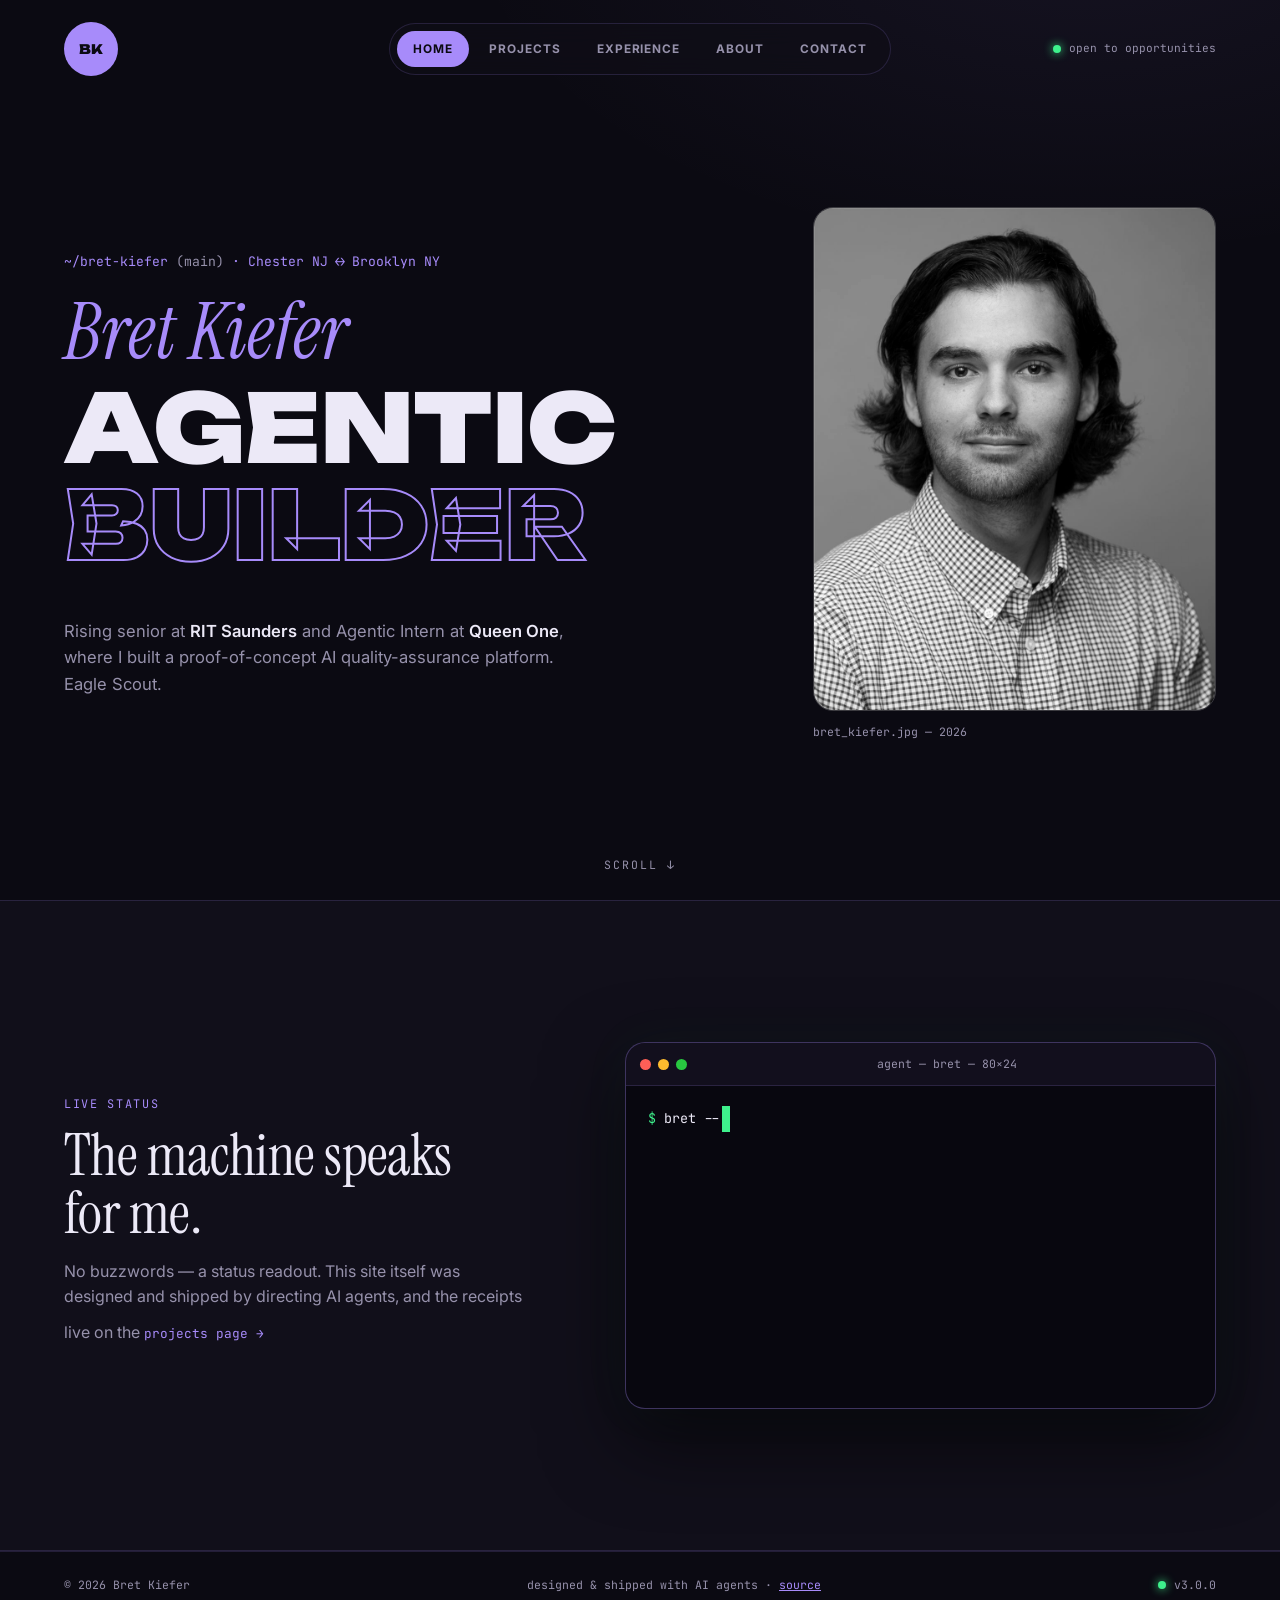
==== commit 7de593db: "Simplify home: portrait in hero, drop buttons and giant menu (v3.1) Headshot moved from About into t" ====
--- a/index.html
+++ b/index.html
@@ -41,22 +41,24 @@
     <main id="top">
       <!-- ============ HERO ============ -->
       <section class="hero home-hero">
-        <p class="hero-kicker mono reveal">~/bret-kiefer <span class="dim">(main)</span> · Chester NJ ↔ Brooklyn NY</p>
-        <p class="hero-name serif reveal">Bret Kiefer</p>
-        <h1 class="hero-title" aria-label="Agentic Builder">
-          <span class="hero-line reveal">Agentic</span>
-          <span class="hero-line hero-line-outline reveal">Builder</span>
-        </h1>
-        <div class="hero-foot">
-          <p class="hero-lede reveal">
-            Rising senior at <strong>RIT Saunders</strong> and Agentic Intern at
-            <strong>Queen One</strong>, where I built a proof-of-concept AI
-            quality-assurance platform. Eagle Scout.
-          </p>
-          <div class="hero-actions reveal">
-            <a class="button solid" href="projects.html">See the work</a>
-            <a class="button outline" href="https://www.linkedin.com/in/bretkiefer/" target="_blank" rel="noopener">LinkedIn</a>
+        <div class="home-hero-grid">
+          <div class="home-hero-copy">
+            <p class="hero-kicker mono reveal">~/bret-kiefer <span class="dim">(main)</span> · Chester NJ ↔ Brooklyn NY</p>
+            <p class="hero-name serif reveal">Bret Kiefer</p>
+            <h1 class="hero-title" aria-label="Agentic Builder">
+              <span class="hero-line reveal">Agentic</span>
+              <span class="hero-line hero-line-outline reveal">Builder</span>
+            </h1>
+            <p class="hero-lede reveal">
+              Rising senior at <strong>RIT Saunders</strong> and Agentic Intern at
+              <strong>Queen One</strong>, where I built a proof-of-concept AI
+              quality-assurance platform. Eagle Scout.
+            </p>
           </div>
+          <figure class="about-media home-portrait reveal">
+            <img src="assets/bret-kiefer-profile.jpg" alt="Bret Kiefer headshot">
+            <figcaption class="mono">bret_kiefer.jpg — 2026</figcaption>
+          </figure>
         </div>
         <a class="scroll-hint mono" href="#terminal-band" aria-label="Scroll to content">scroll ↓</a>
       </section>
@@ -85,33 +87,6 @@
         </div>
       </section>
 
-      <!-- ============ SITE MENU ============ -->
-      <nav class="home-menu" aria-label="Site sections">
-        <a class="home-menu-row reveal" href="projects.html">
-          <span class="home-menu-index mono">01</span>
-          <span class="home-menu-title">Projects</span>
-          <span class="home-menu-sub">AI QA platform · this site · automation</span>
-          <span class="home-menu-arrow" aria-hidden="true">→</span>
-        </a>
-        <a class="home-menu-row reveal" href="experience.html">
-          <span class="home-menu-index mono">02</span>
-          <span class="home-menu-title">Experience</span>
-          <span class="home-menu-sub">Queen One · Primo Fare · education</span>
-          <span class="home-menu-arrow" aria-hidden="true">→</span>
-        </a>
-        <a class="home-menu-row reveal" href="about.html">
-          <span class="home-menu-index mono">03</span>
-          <span class="home-menu-title">About</span>
-          <span class="home-menu-sub">Eagle Scout · RIT '27 · Dubrovnik</span>
-          <span class="home-menu-arrow" aria-hidden="true">→</span>
-        </a>
-        <a class="home-menu-row reveal" href="contact.html">
-          <span class="home-menu-index mono">04</span>
-          <span class="home-menu-title">Contact</span>
-          <span class="home-menu-sub">open to opportunities</span>
-          <span class="home-menu-arrow" aria-hidden="true">→</span>
-        </a>
-      </nav>
     </main>
 
     <footer class="site-footer mono">
--- a/styles.css
+++ b/styles.css
@@ -787,68 +787,29 @@
   font-family: var(--font-body);
 }
 
-/* ---------- home menu (giant section links) ---------- */
-
-.home-menu {
+/* ---------- home hero grid (copy + portrait) ---------- */
+
+.home-hero-grid {
+  display: grid;
+  grid-template-columns: minmax(0, 1.25fr) minmax(260px, 0.75fr);
+  gap: clamp(36px, 6vw, 90px);
+  align-items: center;
+  width: 100%;
   max-width: 1280px;
   margin: 0 auto;
-  padding: clamp(40px, 6vw, 80px) var(--pad-x) var(--section-pad);
-}
-
-.home-menu-row {
-  display: grid;
-  grid-template-columns: 56px minmax(0, 1fr) auto;
-  grid-template-areas: "index title arrow" ". sub arrow";
-  align-items: baseline;
-  column-gap: clamp(14px, 3vw, 30px);
-  padding: clamp(24px, 3.5vw, 40px) 0;
-  text-decoration: none;
-  border-top: 1px solid var(--line);
-  transition: background 0.25s, padding-left 0.3s ease;
-}
-
-.home-menu-row:last-child { border-bottom: 1px solid var(--line); }
-
-.home-menu-row:hover { padding-left: 14px; background: rgba(167, 139, 250, 0.03); }
-
-.home-menu-index { grid-area: index; color: var(--accent); font-size: 0.82rem; font-weight: 700; }
-
-.home-menu-title {
-  grid-area: title;
-  font-family: var(--font-display);
-  font-size: clamp(2.2rem, 6.5vw, 5.2rem);
-  font-weight: 900;
-  line-height: 1.05;
-  text-transform: uppercase;
-  color: var(--text);
-  transition: color 0.25s;
-}
-
-.home-menu-row:hover .home-menu-title { color: var(--accent); }
-
-.home-menu-sub {
-  grid-area: sub;
-  color: var(--muted);
-  font-size: 0.86rem;
-}
-
-.home-menu-arrow {
-  grid-area: arrow;
-  align-self: center;
-  color: var(--accent);
-  font-size: clamp(1.4rem, 3vw, 2.4rem);
-  opacity: 0;
-  transform: translateX(-10px);
-  transition: opacity 0.25s, transform 0.25s;
-}
-
-.home-menu-row:hover .home-menu-arrow { opacity: 1; transform: translateX(0); }
+}
+
+.home-hero .hero-title { font-size: clamp(2.8rem, 7.4vw, 7rem); }
+
+.home-hero .hero-lede { margin-top: clamp(20px, 3vw, 32px); }
+
+.home-portrait { max-width: 420px; justify-self: end; }
 
 /* ---------- shared page helpers ---------- */
 
 .page-list { padding-top: 0; }
 
-.page-about .about-grid { padding-top: 0; }
+.page-about .about-grid { padding-top: 0; grid-template-columns: minmax(0, 1fr); }
 
 .page-about { border-top: 0; }
 
@@ -1092,13 +1053,8 @@
   .project-row { grid-template-columns: minmax(0, 1fr); gap: 14px; }
   .project-meta { flex-direction: row; align-items: baseline; gap: 14px; }
 
-  .home-menu-row {
-    grid-template-columns: minmax(0, 1fr) auto;
-    grid-template-areas: "title arrow" "sub arrow";
-  }
-  .home-menu-index { display: none; }
-  .home-menu-title { font-size: clamp(1.6rem, 8.5vw, 2.6rem); }
-  .home-menu-arrow { opacity: 1; transform: none; }
+  .home-hero-grid { grid-template-columns: 1fr; }
+  .home-portrait { max-width: 340px; justify-self: start; }
 
   .edu-row { grid-template-columns: 1fr; gap: 8px; }
 
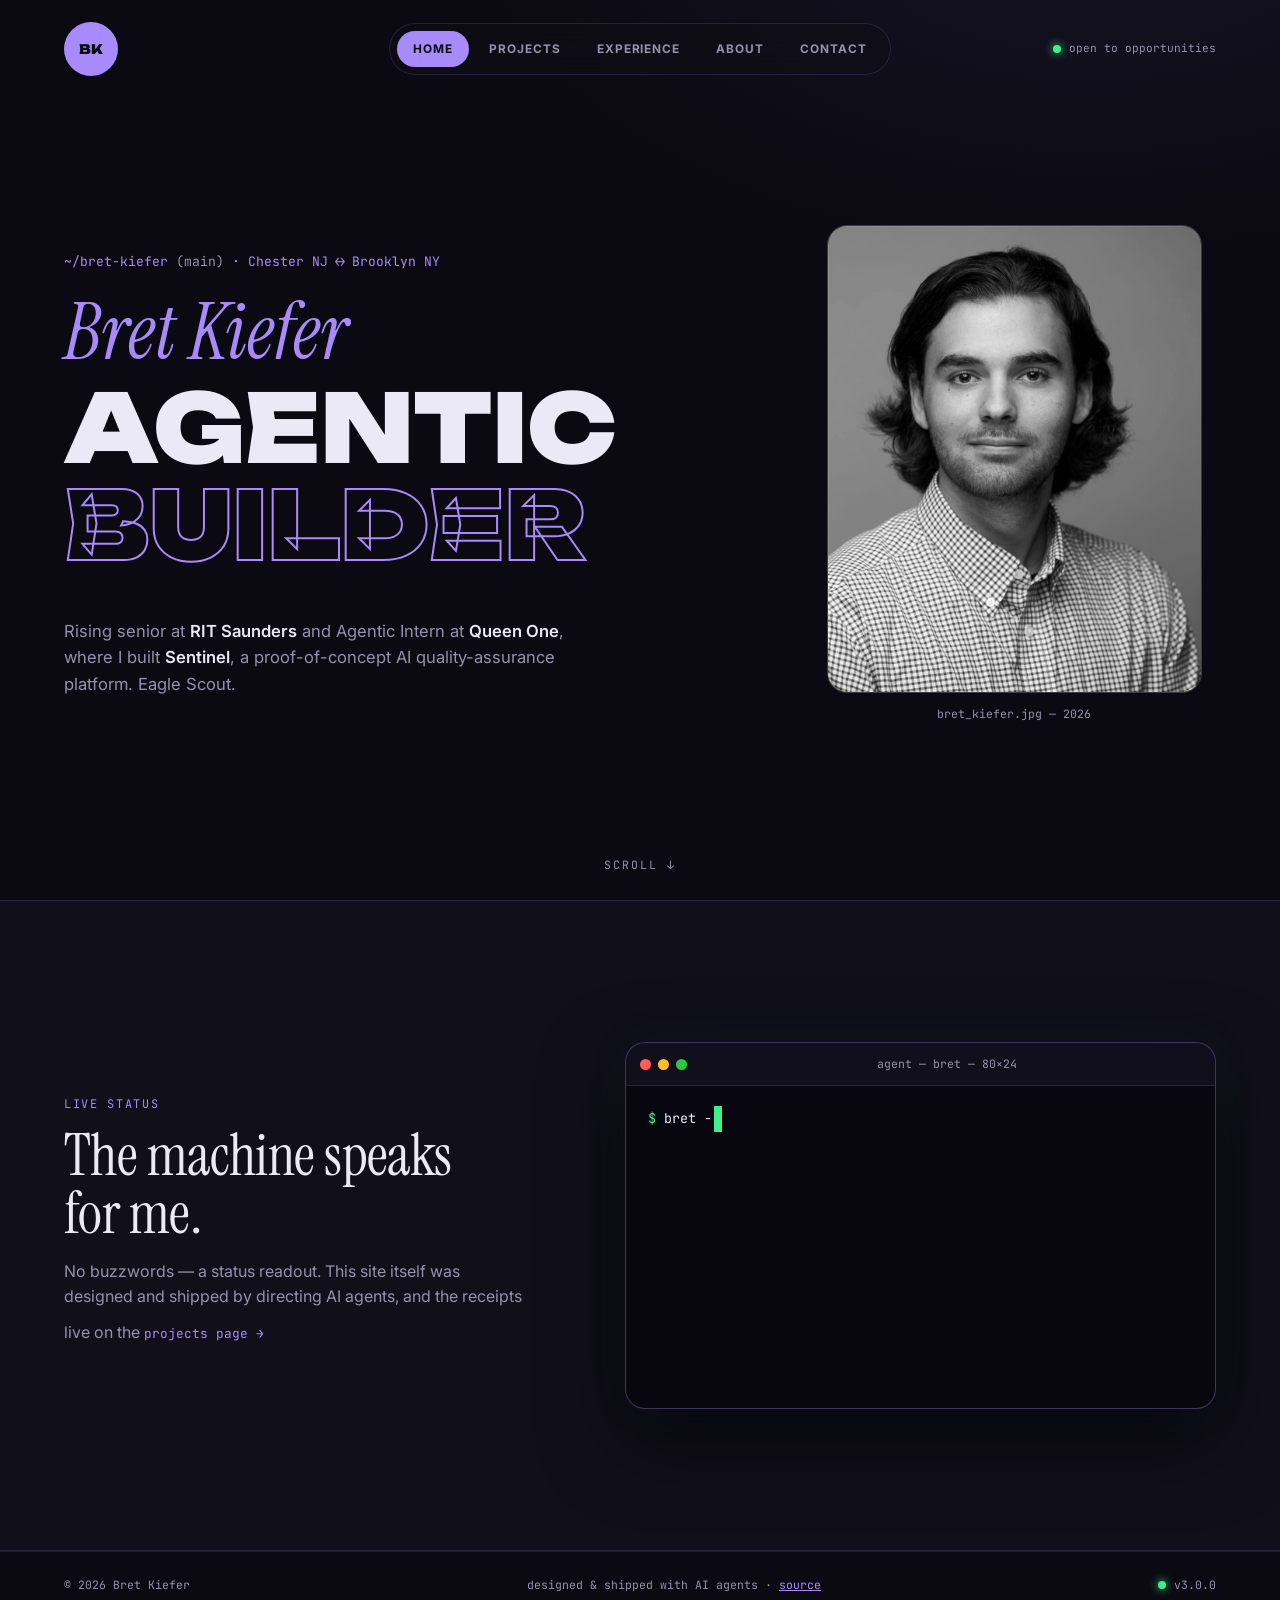
==== commit b793e884: "Rename QA platform to Sentinel across the site Project card, detail page (title, prose), SVG banner " ====
--- a/index.html
+++ b/index.html
@@ -51,8 +51,8 @@
             </h1>
             <p class="hero-lede reveal">
               Rising senior at <strong>RIT Saunders</strong> and Agentic Intern at
-              <strong>Queen One</strong>, where I built a proof-of-concept AI
-              quality-assurance platform. Eagle Scout.
+              <strong>Queen One</strong>, where I built <strong>Sentinel</strong>, a
+              proof-of-concept AI quality-assurance platform. Eagle Scout.
             </p>
           </div>
           <figure class="about-media home-portrait reveal">
--- a/styles.css
+++ b/styles.css
@@ -803,13 +803,27 @@
 
 .home-hero .hero-lede { margin-top: clamp(20px, 3vw, 32px); }
 
-.home-portrait { max-width: 420px; justify-self: end; }
+.home-portrait { justify-self: center; text-align: center; }
+
+/* full frame, never cropped or pushed below the fold */
+.home-portrait img {
+  width: auto;
+  max-width: 100%;
+  height: clamp(320px, 52vh, 520px);
+  aspect-ratio: auto;
+  object-fit: contain;
+}
 
 /* ---------- shared page helpers ---------- */
 
 .page-list { padding-top: 0; }
 
-.page-about .about-grid { padding-top: 0; grid-template-columns: minmax(0, 1fr); }
+.page-about .about-grid { padding-top: 0; }
+
+/* the Pyrenees shot is 3:4 — let it breathe uncropped, full color */
+.page-about .about-media img { aspect-ratio: auto; filter: none; }
+
+.page-about .about-media figcaption { color: var(--accent); }
 
 .page-about { border-top: 0; }
 
@@ -820,6 +834,159 @@
   margin: 14px 0 26px;
   color: var(--muted);
   font-size: 1.05rem;
+}
+
+/* ---------- project cards ---------- */
+
+.pgrid {
+  display: grid;
+  grid-template-columns: repeat(auto-fit, minmax(320px, 1fr));
+  gap: 22px;
+  max-width: 1280px;
+  margin: 0 auto;
+  padding: 0 var(--pad-x) var(--section-pad);
+}
+
+.pcard {
+  display: flex;
+  flex-direction: column;
+  overflow: hidden;
+  text-decoration: none;
+  background: var(--raised);
+  border: 1px solid var(--line);
+  border-radius: var(--radius);
+  transition: transform 0.25s, border-color 0.25s, box-shadow 0.25s;
+}
+
+.pcard:hover {
+  transform: translateY(-5px);
+  border-color: var(--line-bright);
+  box-shadow: 0 18px 50px rgba(0, 0, 0, 0.45);
+}
+
+.pcard-thumb {
+  overflow: hidden;
+  border-bottom: 1px solid var(--line);
+  aspect-ratio: 8 / 5;
+  background: var(--surface);
+}
+
+.pcard-thumb img {
+  width: 100%;
+  height: 100%;
+  object-fit: cover;
+  transition: transform 0.5s ease;
+}
+
+.pcard:hover .pcard-thumb img { transform: scale(1.03); }
+
+.pcard-body {
+  display: flex;
+  flex: 1;
+  flex-direction: column;
+  padding: 24px 26px 22px;
+}
+
+.pcard-body h2 {
+  display: flex;
+  flex-wrap: wrap;
+  gap: 10px;
+  align-items: center;
+  margin-bottom: 12px;
+  font-size: clamp(1.15rem, 1.8vw, 1.5rem);
+}
+
+.pcard-badge {
+  padding: 3px 11px;
+  color: var(--accent-bright);
+  font-size: 0.66rem;
+  font-weight: 500;
+  letter-spacing: 0.08em;
+  text-transform: uppercase;
+  background: var(--accent-dim);
+  border-radius: 999px;
+}
+
+.pcard-body p { margin-bottom: 18px; color: var(--muted); font-size: 0.94rem; }
+
+.pcard-date { margin-top: auto; color: var(--muted); font-size: 0.74rem; }
+
+/* ---------- project detail pages ---------- */
+
+.detail-hero { padding-bottom: clamp(24px, 4vw, 40px); }
+
+.back-link {
+  color: var(--accent);
+  text-decoration: none;
+  transition: opacity 0.2s;
+}
+
+.back-link:hover { opacity: 0.75; }
+
+.detail-byline { margin: 0; color: var(--muted); font-size: 1rem; }
+
+.detail-byline a { color: var(--accent); text-decoration: none; }
+.detail-byline a:hover { text-decoration: underline; }
+
+.detail {
+  max-width: 860px;
+  margin: 0 auto;
+  padding: 0 var(--pad-x) var(--section-pad);
+}
+
+.detail-media {
+  margin: 0 0 18px;
+  overflow: hidden;
+  border: 1px solid var(--line-bright);
+  border-radius: var(--radius);
+  background: var(--surface);
+}
+
+.detail-media img { width: 100%; display: block; }
+
+.detail-media figcaption {
+  padding: 12px 16px;
+  color: var(--accent);
+  font-size: 0.74rem;
+  border-top: 1px solid var(--line);
+}
+
+.detail-meta { margin: 0 0 22px; color: var(--muted); font-size: 0.78rem; }
+
+.detail-actions {
+  display: flex;
+  flex-wrap: wrap;
+  gap: 12px;
+  margin-bottom: clamp(28px, 4vw, 44px);
+}
+
+.detail-body p {
+  margin-bottom: 22px;
+  color: var(--muted);
+  font-size: 1.04rem;
+  line-height: 1.75;
+}
+
+.detail-body p strong { color: var(--text); }
+
+.detail-body .detail-media { margin: 30px 0; }
+
+.media-video {
+  position: relative;
+  aspect-ratio: 16 / 9;
+  margin: 30px 0;
+  overflow: hidden;
+  border: 1px solid var(--line-bright);
+  border-radius: var(--radius);
+  background: #08070f;
+}
+
+.media-video iframe {
+  position: absolute;
+  inset: 0;
+  width: 100%;
+  height: 100%;
+  border: 0;
 }
 
 /* ---------- projects page ---------- */
@@ -850,63 +1017,6 @@
   margin: 0;
   color: var(--muted);
   font-size: clamp(1rem, 1.3vw, 1.15rem);
-}
-
-.project-list {
-  max-width: 1280px;
-  margin: 0 auto;
-  padding: 0 var(--pad-x) var(--section-pad);
-  border-top: 0;
-}
-
-.project-row {
-  display: grid;
-  grid-template-columns: 170px minmax(0, 1fr);
-  gap: clamp(20px, 4vw, 60px);
-  padding: clamp(36px, 5vw, 56px) 0;
-  border-top: 1px solid var(--line);
-  transition: background 0.25s;
-}
-
-.project-row:hover { background: rgba(167, 139, 250, 0.025); }
-
-.project-meta {
-  display: flex;
-  flex-direction: column;
-  gap: 8px;
-}
-
-.project-index { color: var(--accent); font-size: 0.82rem; font-weight: 700; }
-
-.project-meta time { color: var(--muted); font-size: 0.76rem; }
-
-.project-tags {
-  display: flex;
-  flex-wrap: wrap;
-  gap: 8px;
-  margin-bottom: 16px;
-}
-
-.project-tags span {
-  padding: 4px 11px;
-  color: var(--accent);
-  font-size: 0.68rem;
-  letter-spacing: 0.06em;
-  text-transform: uppercase;
-  background: var(--accent-dim);
-  border-radius: 999px;
-}
-
-.project-main h2 {
-  margin-bottom: 14px;
-  font-size: clamp(1.5rem, 3vw, 2.4rem);
-}
-
-.project-main p {
-  max-width: 720px;
-  margin-bottom: 0;
-  color: var(--muted);
-  font-size: 1rem;
 }
 
 .next-up {
@@ -1050,11 +1160,8 @@
   .xp-index { display: none; }
   .xp-row time { grid-column: 1; }
 
-  .project-row { grid-template-columns: minmax(0, 1fr); gap: 14px; }
-  .project-meta { flex-direction: row; align-items: baseline; gap: 14px; }
-
   .home-hero-grid { grid-template-columns: 1fr; }
-  .home-portrait { max-width: 340px; justify-self: start; }
+  .home-portrait img { height: clamp(280px, 42vh, 420px); }
 
   .edu-row { grid-template-columns: 1fr; gap: 8px; }
 
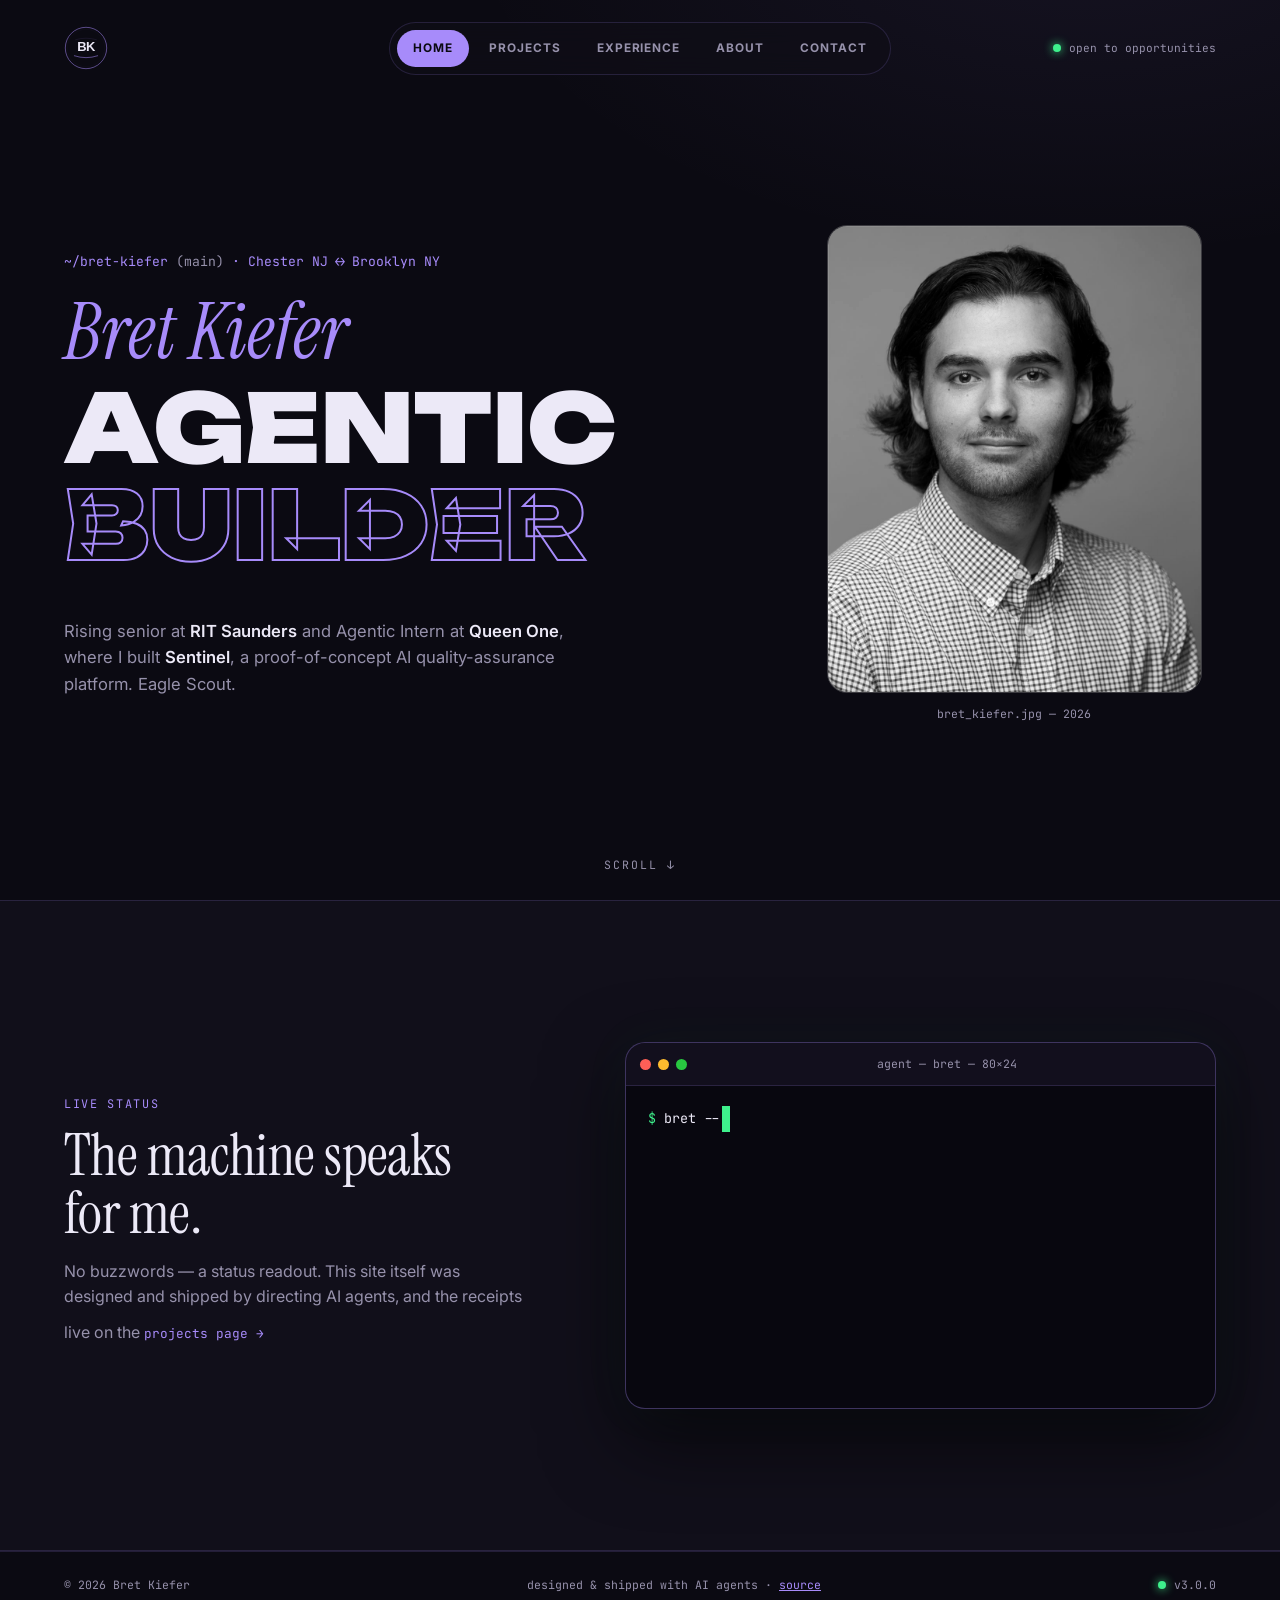
==== commit 4cea5525: "Add BK logo, favicon, Firebase hosting, SEO tags, and README - Custom BK logo (SVG) in site header a" ====
--- a/index.html
+++ b/index.html
@@ -8,18 +8,53 @@
       name="description"
       content="Bret Kiefer directs AI agents to build business systems. Agentic Intern at Queen One, MIS student at RIT Saunders College of Business."
     >
+    <meta name="keywords" content="Bret Kiefer, agentic builder, AI agents, MIS, RIT, Saunders College of Business, Queen One, portfolio, resume">
+    <meta name="author" content="Bret Kiefer">
+    <meta name="robots" content="index, follow">
+    <link rel="canonical" href="https://kiefer.xyz/">
     <meta property="og:title" content="Bret Kiefer — Agentic Builder">
-    <meta property="og:description" content="Directing AI agents to build real business systems.">
+    <meta property="og:description" content="Bret Kiefer directs AI agents to build business systems. Agentic Intern at Queen One, MIS student at RIT Saunders College of Business.">
     <meta property="og:type" content="website">
+    <meta property="og:url" content="https://kiefer.xyz/">
+    <meta property="og:image" content="https://kiefer.xyz/assets/bret-kiefer-profile.png">
+    <meta property="og:site_name" content="Bret Kiefer">
+    <meta name="twitter:card" content="summary">
+    <meta name="twitter:title" content="Bret Kiefer — Agentic Builder">
+    <meta name="twitter:description" content="Directing AI agents to build real business systems.">
+    <meta name="twitter:image" content="https://kiefer.xyz/assets/bret-kiefer-profile.png">
+    <script type="application/ld+json">
+    {
+      "@context": "https://schema.org",
+      "@type": "Person",
+      "name": "Bret Kiefer",
+      "url": "https://kiefer.xyz",
+      "image": "https://kiefer.xyz/assets/bret-kiefer-profile.png",
+      "jobTitle": "Agentic Builder",
+      "email": "Bret@kiefer.xyz",
+      "sameAs": [
+        "https://www.linkedin.com/in/bretkiefer/",
+        "https://github.com/Bretmkiefer"
+      ],
+      "alumniOf": {
+        "@type": "CollegeOrUniversity",
+        "name": "Rochester Institute of Technology"
+      },
+      "worksFor": {
+        "@type": "Organization",
+        "name": "Queen One"
+      }
+    }
+    </script>
     <link rel="preconnect" href="https://fonts.googleapis.com">
     <link rel="preconnect" href="https://fonts.gstatic.com" crossorigin>
     <link href="https://fonts.googleapis.com/css2?family=Unbounded:wght@500;700;900&family=Instrument+Serif:ital@0;1&family=Inter:wght@400;500;600;700&family=JetBrains+Mono:wght@400;500;700&display=swap" rel="stylesheet">
+    <link rel="icon" href="favicon.svg" type="image/svg+xml">
     <link rel="stylesheet" href="styles.css">
   </head>
   <body>
     <header class="site-header">
       <a class="brand" href="index.html" aria-label="Bret Kiefer home">
-        <span class="brand-mark">BK</span>
+        <img class="brand-logo" src="assets/bk-logo.svg" alt="BK" width="40" height="40">
       </a>
       <button class="nav-toggle" type="button" aria-label="Toggle navigation" aria-expanded="false">
         <span></span>
--- a/styles.css
+++ b/styles.css
@@ -72,18 +72,17 @@
 .brand {
   display: inline-grid;
   place-items: center;
-  width: 54px;
-  height: 54px;
-  color: var(--bg);
+  width: 44px;
+  height: 44px;
   text-decoration: none;
-  background: var(--accent);
   border-radius: 999px;
   transition: transform 0.25s ease, box-shadow 0.25s ease;
+  overflow: hidden;
 }
 
 .brand:hover { transform: rotate(-8deg) scale(1.05); box-shadow: 0 0 30px rgba(167, 139, 250, 0.35); }
 
-.brand-mark { font-family: var(--font-display); font-size: 0.82rem; font-weight: 900; }
+.brand-logo { width: 44px; height: 44px; border-radius: 999px; }
 
 .site-nav {
   display: flex;
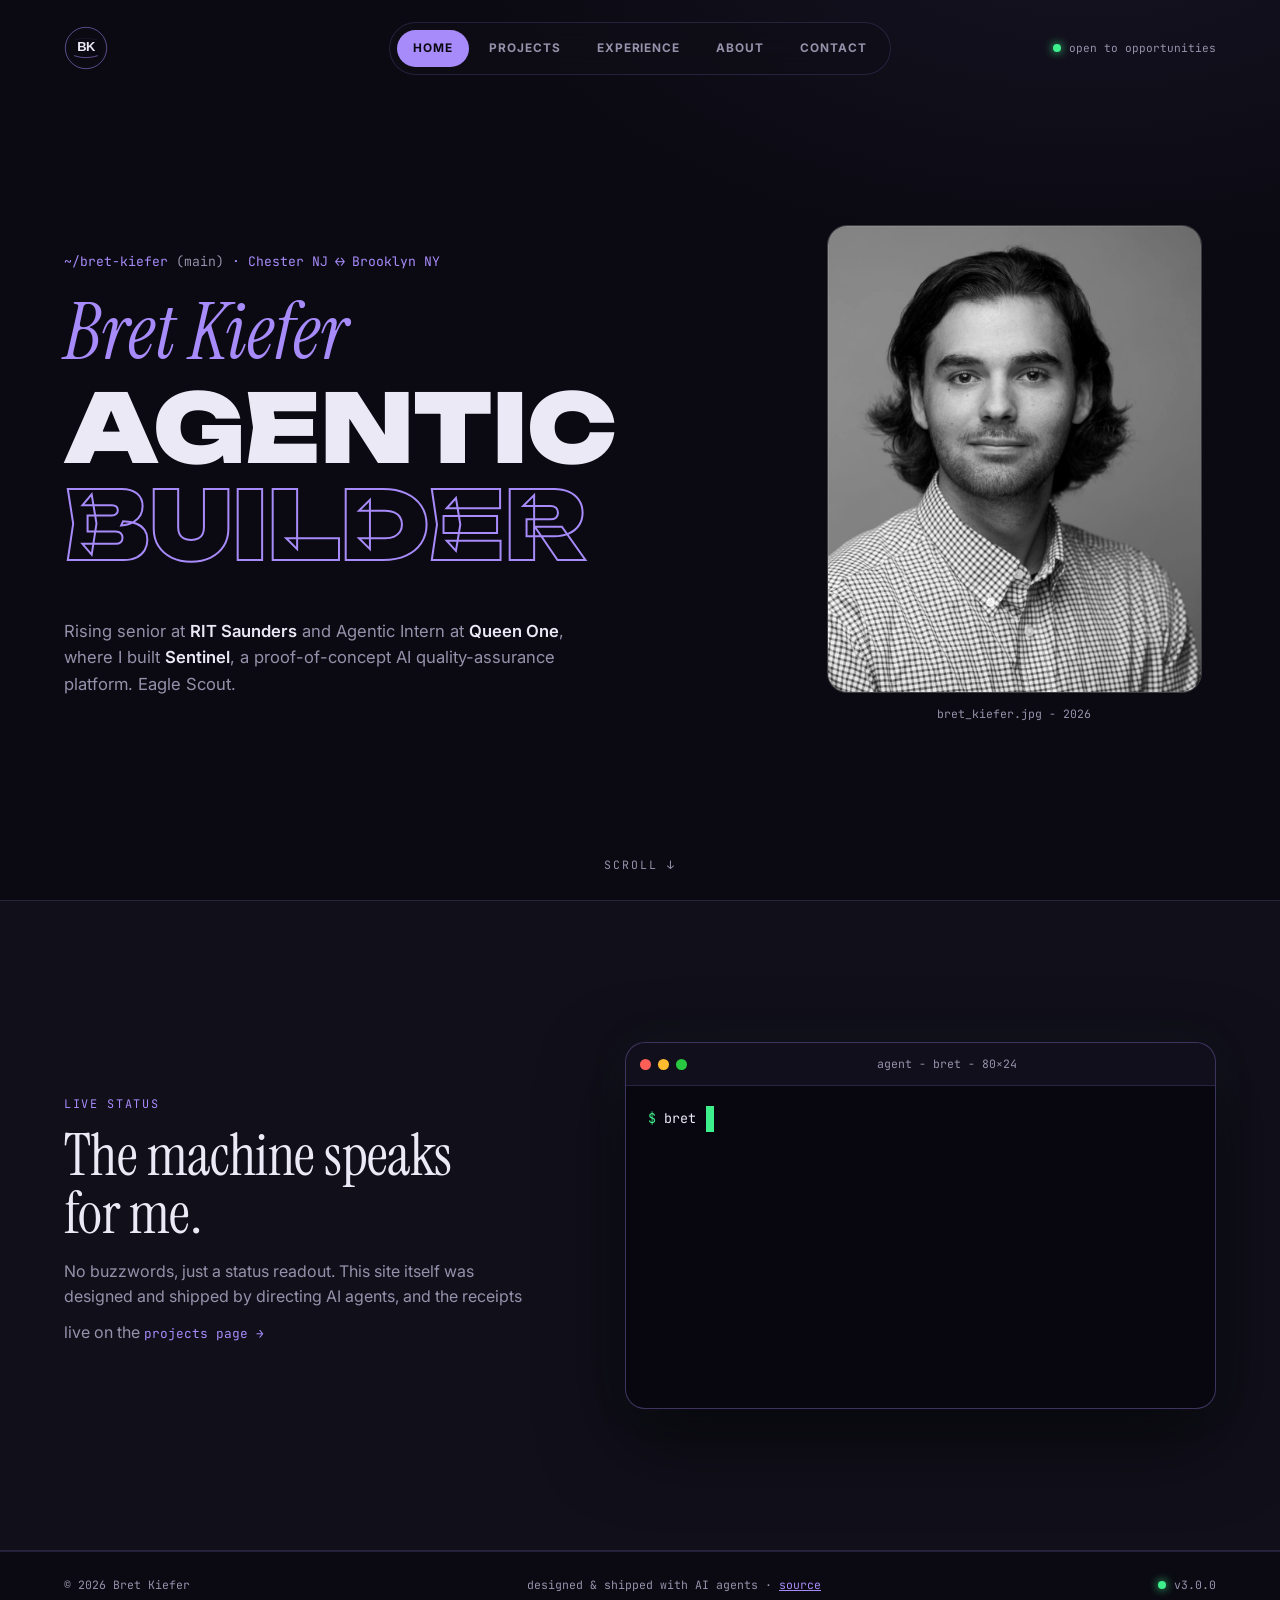
==== commit b0cf33f6: "Replace em dashes with natural punctuation across all pages Co-Authored-By: Claude Opus 4.6 <noreply" ====
--- a/index.html
+++ b/index.html
@@ -3,7 +3,7 @@
   <head>
     <meta charset="utf-8">
     <meta name="viewport" content="width=device-width, initial-scale=1">
-    <title>Bret Kiefer — Agentic Builder</title>
+    <title>Bret Kiefer | Agentic Builder</title>
     <meta
       name="description"
       content="Bret Kiefer directs AI agents to build business systems. Agentic Intern at Queen One, MIS student at RIT Saunders College of Business."
@@ -12,14 +12,14 @@
     <meta name="author" content="Bret Kiefer">
     <meta name="robots" content="index, follow">
     <link rel="canonical" href="https://kiefer.xyz/">
-    <meta property="og:title" content="Bret Kiefer — Agentic Builder">
+    <meta property="og:title" content="Bret Kiefer | Agentic Builder">
     <meta property="og:description" content="Bret Kiefer directs AI agents to build business systems. Agentic Intern at Queen One, MIS student at RIT Saunders College of Business.">
     <meta property="og:type" content="website">
     <meta property="og:url" content="https://kiefer.xyz/">
     <meta property="og:image" content="https://kiefer.xyz/assets/bret-kiefer-profile.png">
     <meta property="og:site_name" content="Bret Kiefer">
     <meta name="twitter:card" content="summary">
-    <meta name="twitter:title" content="Bret Kiefer — Agentic Builder">
+    <meta name="twitter:title" content="Bret Kiefer | Agentic Builder">
     <meta name="twitter:description" content="Directing AI agents to build real business systems.">
     <meta name="twitter:image" content="https://kiefer.xyz/assets/bret-kiefer-profile.png">
     <script type="application/ld+json">
@@ -92,7 +92,7 @@
           </div>
           <figure class="about-media home-portrait reveal">
             <img src="assets/bret-kiefer-profile.jpg" alt="Bret Kiefer headshot">
-            <figcaption class="mono">bret_kiefer.jpg — 2026</figcaption>
+            <figcaption class="mono">bret_kiefer.jpg - 2026</figcaption>
           </figure>
         </div>
         <a class="scroll-hint mono" href="#terminal-band" aria-label="Scroll to content">scroll ↓</a>
@@ -105,7 +105,7 @@
             <span class="section-label mono">live status</span>
             <h2 class="serif">The machine speaks for&nbsp;me.</h2>
             <p>
-              No buzzwords — a status readout. This site itself was designed and shipped
+              No buzzwords, just a status readout. This site itself was designed and shipped
               by directing AI agents, and the receipts live on the
               <a class="text-link mono" href="projects.html">projects page →</a>
             </p>
@@ -115,7 +115,7 @@
               <span class="t-dot red"></span>
               <span class="t-dot yellow"></span>
               <span class="t-dot green"></span>
-              <span class="terminal-title mono">agent — bret — 80×24</span>
+              <span class="terminal-title mono">agent - bret - 80×24</span>
             </div>
             <div class="terminal-body mono" id="terminal-body"></div>
           </div>
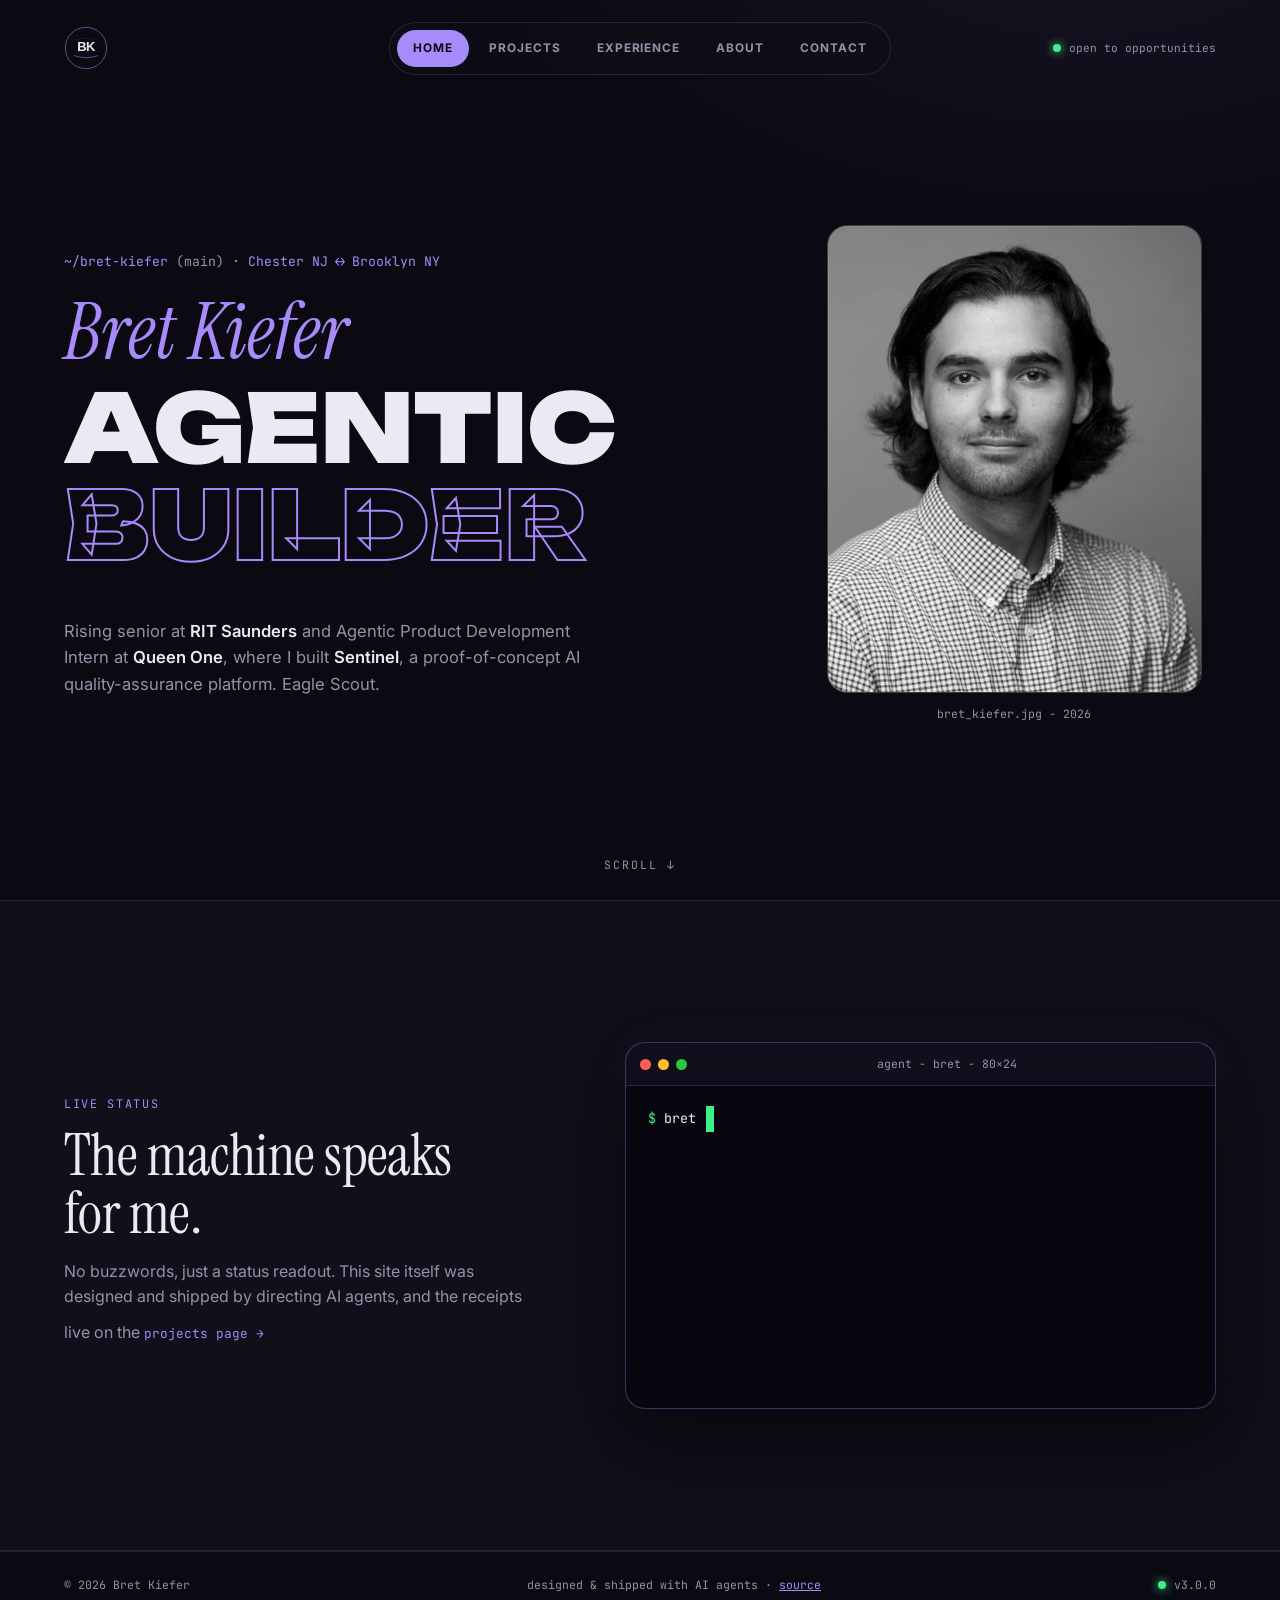
==== commit c7866f67: "Update job titles and add Sweet Valley Venture - Queen One: Agentic Product Development Intern - Pri" ====
--- a/index.html
+++ b/index.html
@@ -6,14 +6,14 @@
     <title>Bret Kiefer | Agentic Builder</title>
     <meta
       name="description"
-      content="Bret Kiefer directs AI agents to build business systems. Agentic Intern at Queen One, MIS student at RIT Saunders College of Business."
+      content="Bret Kiefer directs AI agents to build business systems. Agentic Product Development Intern at Queen One, MIS student at RIT Saunders College of Business."
     >
     <meta name="keywords" content="Bret Kiefer, agentic builder, AI agents, MIS, RIT, Saunders College of Business, Queen One, portfolio, resume">
     <meta name="author" content="Bret Kiefer">
     <meta name="robots" content="index, follow">
     <link rel="canonical" href="https://kiefer.xyz/">
     <meta property="og:title" content="Bret Kiefer | Agentic Builder">
-    <meta property="og:description" content="Bret Kiefer directs AI agents to build business systems. Agentic Intern at Queen One, MIS student at RIT Saunders College of Business.">
+    <meta property="og:description" content="Bret Kiefer directs AI agents to build business systems. Agentic Product Development Intern at Queen One, MIS student at RIT Saunders College of Business.">
     <meta property="og:type" content="website">
     <meta property="og:url" content="https://kiefer.xyz/">
     <meta property="og:image" content="https://kiefer.xyz/assets/bret-kiefer-profile.png">
@@ -39,10 +39,16 @@
         "@type": "CollegeOrUniversity",
         "name": "Rochester Institute of Technology"
       },
-      "worksFor": {
-        "@type": "Organization",
-        "name": "Queen One"
-      }
+      "worksFor": [
+        {
+          "@type": "Organization",
+          "name": "Sweet Valley Venture"
+        },
+        {
+          "@type": "Organization",
+          "name": "Queen One"
+        }
+      ]
     }
     </script>
     <link rel="preconnect" href="https://fonts.googleapis.com">
@@ -85,7 +91,7 @@
               <span class="hero-line hero-line-outline reveal">Builder</span>
             </h1>
             <p class="hero-lede reveal">
-              Rising senior at <strong>RIT Saunders</strong> and Agentic Intern at
+              Rising senior at <strong>RIT Saunders</strong> and Agentic Product Development Intern at
               <strong>Queen One</strong>, where I built <strong>Sentinel</strong>, a
               proof-of-concept AI quality-assurance platform. Eagle Scout.
             </p>
